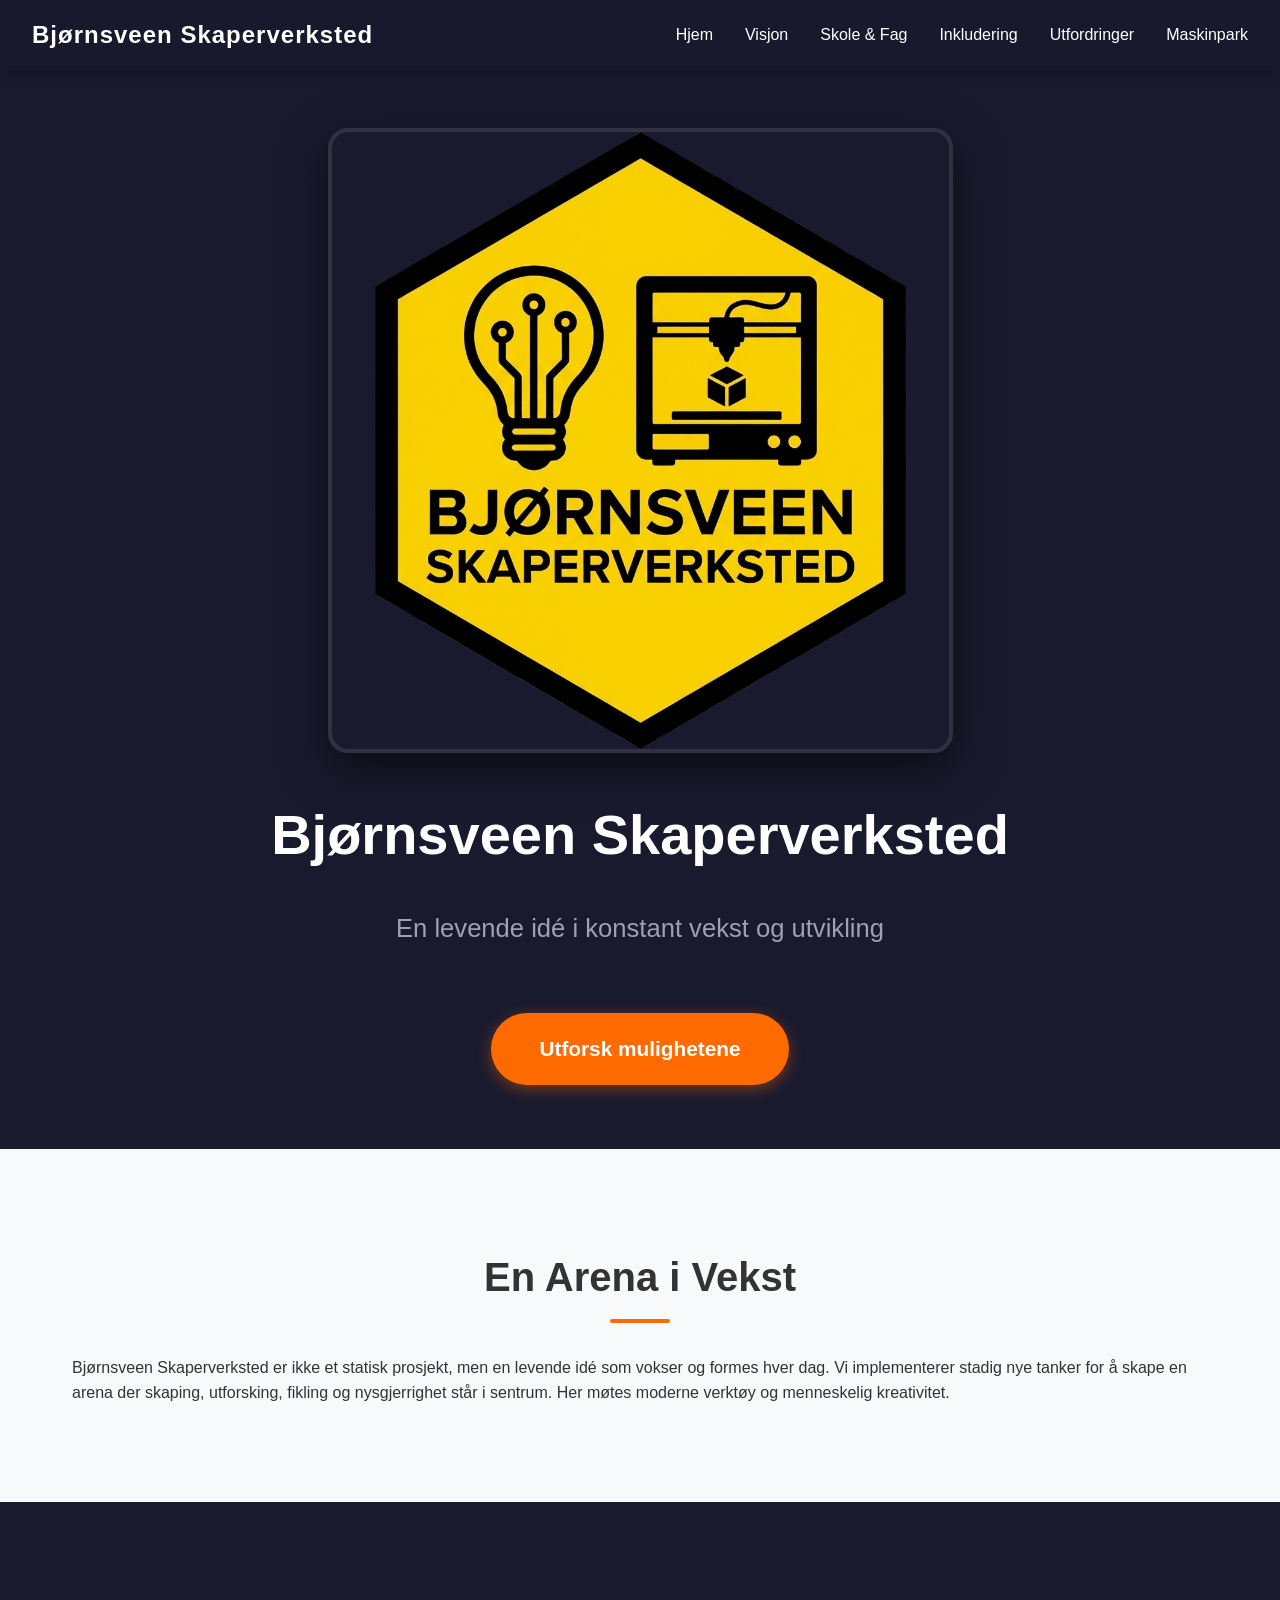
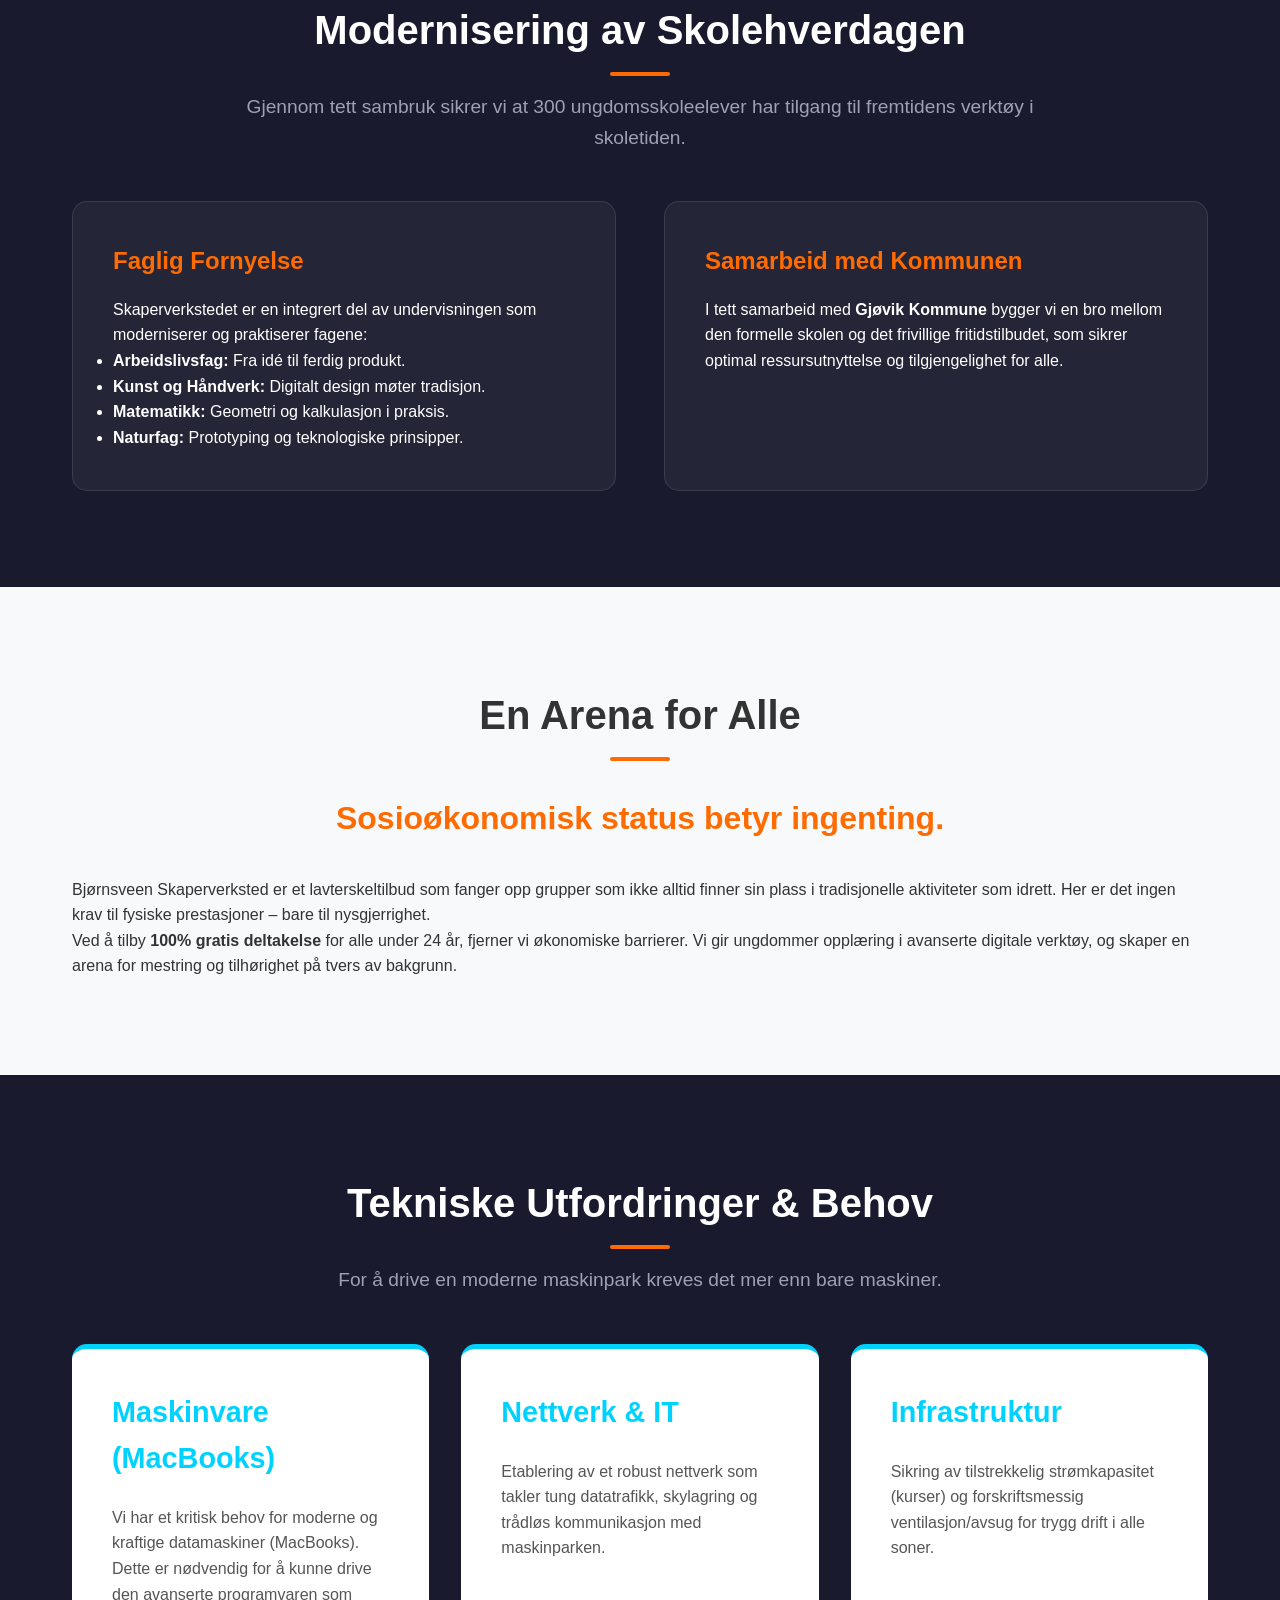
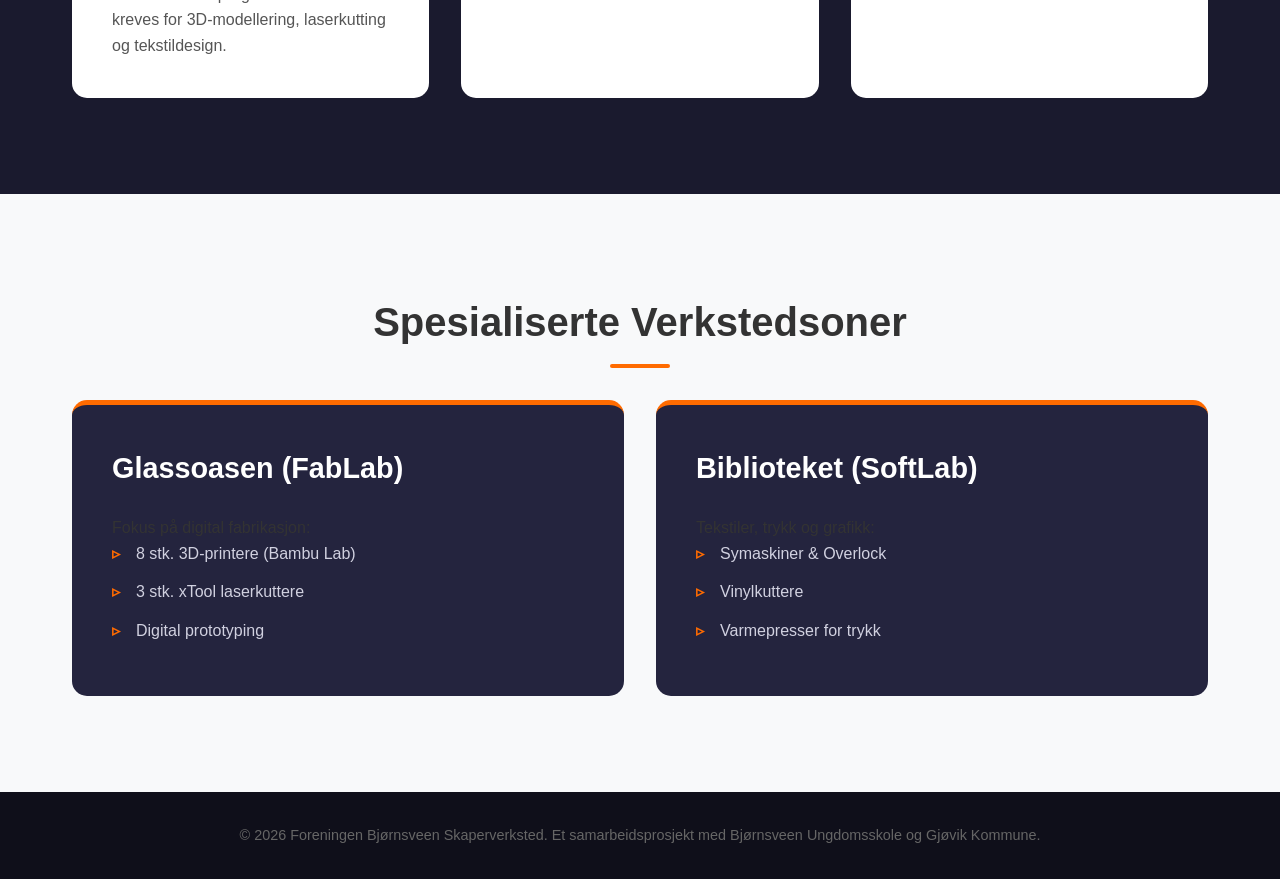
==== index.html @ d2e294c1 "Update index.html" ====
<!DOCTYPE html>
<html lang="no">
<head>
    <meta charset="UTF-8">
    <meta name="viewport" content="width=device-width, initial-scale=1.0">
    <title>Bjørnsveen Skaperverksted - En Levende Arena</title>
    <link rel="stylesheet" href="style.css">
</head>
<body>

    <nav id="main-nav">
        <div class="logo-container">
            <span class="nav-title">Bjørnsveen Skaperverksted</span>
        </div>
        <ul class="nav-links">
            <li><a href="#hero">Hjem</a></li>
            <li><a href="#about">Visjon</a></li>
            <li><a href="#school">Skole & Fag</a></li>
            <li><a href="#inclusion">Inkludering</a></li>
            <li><a href="#challenges">Utfordringer</a></li>
            <li><a href="#equipment">Maskinpark</a></li>
        </ul>
    </nav>

    <header id="hero" class="section-hero">
        <div class="hero-content">
            <img src="images/BS.png" alt="Bjørnsveen Skaperverksted Logo" class="hero-logo">
            <h1>Bjørnsveen Skaperverksted</h1>
            <p class="hero-subtitle">En levende idé i konstant vekst og utvikling</p>
            <a href="#about" class="cta-button">Utforsk mulighetene</a>
        </div>
    </header>

    <section id="about" class="section-light">
        <div class="container">
            <h2>En Arena i Vekst</h2>
            <p>Bjørnsveen Skaperverksted er ikke et statisk prosjekt, men en levende idé som vokser og formes hver dag. Vi implementerer stadig nye tanker for å skape en arena der skaping, utforsking, fikling og nysgjerrighet står i sentrum. Her møtes moderne verktøy og menneskelig kreativitet.</p>
        </div>
    </section>

    <section id="school" class="section-dark">
        <div class="container">
            <h2>Modernisering av Skolehverdagen</h2>
            <p class="section-intro">Gjennom tett sambruk sikrer vi at 300 ungdomsskoleelever har tilgang til fremtidens verktøy i skoletiden.</p>
            <div class="split-content">
                <div class="content-box">
                    <h3>Faglig Fornyelse</h3>
                    <p>Skaperverkstedet er en integrert del av undervisningen som moderniserer og praktiserer fagene:</p>
                    <ul class="custom-list">
                        <li><strong>Arbeidslivsfag:</strong> Fra idé til ferdig produkt.</li>
                        <li><strong>Kunst og Håndverk:</strong> Digitalt design møter tradisjon.</li>
                        <li><strong>Matematikk:</strong> Geometri og kalkulasjon i praksis.</li>
                        <li><strong>Naturfag:</strong> Prototyping og teknologiske prinsipper.</li>
                    </ul>
                </div>
                <div class="content-box">
                    <h3>Samarbeid med Kommunen</h3>
                    <p>I tett samarbeid med <strong>Gjøvik Kommune</strong> bygger vi en bro mellom den formelle skolen og det frivillige fritidstilbudet, som sikrer optimal ressursutnyttelse og tilgjengelighet for alle.</p>
                </div>
            </div>
        </div>
    </section>

    <section id="inclusion" class="section-light">
        <div class="container">
            <h2>En Arena for Alle</h2>
            <p class="highlight-text">Sosioøkonomisk status betyr ingenting.</p>
            <div class="inclusion-grid">
                <p>Bjørnsveen Skaperverksted er et lavterskeltilbud som fanger opp grupper som ikke alltid finner sin plass i tradisjonelle aktiviteter som idrett. Her er det ingen krav til fysiske prestasjoner – bare til nysgjerrighet.</p>
                <p>Ved å tilby <strong>100% gratis deltakelse</strong> for alle under 24 år, fjerner vi økonomiske barrierer. Vi gir ungdommer opplæring i avanserte digitale verktøy, og skaper en arena for mestring og tilhørighet på tvers av bakgrunn.</p>
            </div>
        </div>
    </section>

    <section id="challenges" class="section-dark">
        <div class="container">
            <h2>Tekniske Utfordringer & Behov</h2>
            <p class="section-intro">For å drive en moderne maskinpark kreves det mer enn bare maskiner.</p>
            <div class="equipment-grid">
                <div class="equip-card challenge-card">
                    <h3>Maskinvare (MacBooks)</h3>
                    <p>Vi har et kritisk behov for moderne og kraftige datamaskiner (MacBooks). Dette er nødvendig for å kunne drive den avanserte programvaren som kreves for 3D-modellering, laserkutting og tekstildesign.</p>
                </div>
                <div class="equip-card challenge-card">
                    <h3>Nettverk & IT</h3>
                    <p>Etablering av et robust nettverk som takler tung datatrafikk, skylagring og trådløs kommunikasjon med maskinparken.</p>
                </div>
                <div class="equip-card challenge-card">
                    <h3>Infrastruktur</h3>
                    <p>Sikring av tilstrekkelig strømkapasitet (kurser) og forskriftsmessig ventilasjon/avsug for trygg drift i alle soner.</p>
                </div>
            </div>
        </div>
    </section>

    <section id="equipment" class="section-light">
        <div class="container">
            <h2>Spesialiserte Verkstedsoner</h2>
            <div class="equipment-grid">
                <div class="equip-card">
                    <h3>Glassoasen (FabLab)</h3>
                    <p>Fokus på digital fabrikasjon:</p>
                    <ul>
                        <li>8 stk. 3D-printere (Bambu Lab)</li>
                        <li>3 stk. xTool laserkuttere</li>
                        <li>Digital prototyping</li>
                    </ul>
                </div>
                <div class="equip-card">
                    <h3>Biblioteket (SoftLab)</h3>
                    <p>Tekstiler, trykk og grafikk:</p>
                    <ul>
                        <li>Symaskiner & Overlock</li>
                        <li>Vinylkuttere</li>
                        <li>Varmepresser for trykk</li>
                    </ul>
                </div>
            </div>
        </div>
    </section>

    <footer>
        <div class="container">
            <p>&copy; 2026 Foreningen Bjørnsveen Skaperverksted. Et samarbeidsprosjekt med Bjørnsveen Ungdomsskole og Gjøvik Kommune.</p>
        </div>
    </footer>

    <script src="script.js"></script>
</body>
</html>
---- style.css ----
/* Version: #5 */

/* === SEKSJON: Globale variabler og Reset === */
:root {
    --primary-color: #ff6b00; /* Energisk skaper-oransje */
    --primary-hover: #e65c00;
    --bg-dark: #1a1a2e; /* Dyp, moderne mørkeblå/skifer */
    --bg-light: #f8f9fa;
    --text-dark: #333333;
    --text-light: #ffffff;
    --container-width: 1200px;
    --accent-blue: #00d2ff; /* Aksentfarge for tekniske utfordringer */
}

* {
    margin: 0;
    padding: 0;
    box-sizing: border-box;
}

html {
    scroll-behavior: smooth;
    font-family: 'Segoe UI', Roboto, Helvetica, Arial, sans-serif;
}

body {
    line-height: 1.6;
    color: var(--text-dark);
    background-color: var(--bg-light);
}

.container {
    max-width: var(--container-width);
    margin: 0 auto;
    padding: 0 2rem;
}

/* === SEKSJON: Navigasjon === */
#main-nav {
    position: fixed;
    top: 0;
    width: 100%;
    background-color: rgba(26, 26, 46, 0.95);
    backdrop-filter: blur(10px);
    display: flex;
    justify-content: space-between;
    align-items: center;
    padding: 1rem 2rem;
    z-index: 1000;
    box-shadow: 0 2px 10px rgba(0, 0, 0, 0.3);
}

.logo-container .nav-title {
    color: var(--text-light);
    font-size: 1.5rem;
    font-weight: 700;
    letter-spacing: 1px;
}

.nav-links {
    list-style: none;
    display: flex;
    gap: 2rem;
}

.nav-links a {
    color: var(--text-light);
    text-decoration: none;
    font-weight: 500;
    transition: color 0.3s ease;
}

.nav-links a:hover {
    color: var(--primary-color);
}

/* === SEKSJON: Hovedseksjon (Hero) === */
.section-hero {
    background-color: var(--bg-dark);
    color: var(--text-light);
    min-height: 100vh;
    display: flex;
    align-items: center;
    justify-content: center;
    text-align: center;
    padding: 8rem 2rem 4rem 2rem;
}

.hero-content {
    max-width: 1000px;
    display: flex;
    flex-direction: column;
    align-items: center;
    gap: 2rem;
}

.hero-logo {
    /* Oppdatert størrelse: 250% av opprinnelig 250px = 625px */
    width: 100%;
    max-width: 625px;
    height: auto;
    border-radius: 20px;
    box-shadow: 0 15px 45px rgba(0, 0, 0, 0.6);
    margin-bottom: 1rem;
    border: 4px solid rgba(255, 255, 255, 0.1);
    transition: transform 0.5s ease;
}

.hero-logo:hover {
    transform: scale(1.02);
}

.section-hero h1 {
    font-size: 3.5rem;
    line-height: 1.2;
    margin-bottom: 0.5rem;
}

.hero-subtitle {
    font-size: 1.6rem;
    color: #a0a0b5;
    margin-bottom: 2rem;
}

.cta-button {
    display: inline-block;
    background-color: var(--primary-color);
    color: var(--text-light);
    padding: 1.2rem 3rem;
    font-size: 1.3rem;
    font-weight: bold;
    text-decoration: none;
    border-radius: 50px;
    transition: background-color 0.3s ease, transform 0.2s ease;
    box-shadow: 0 4px 15px rgba(255, 107, 0, 0.4);
}

.cta-button:hover {
    background-color: var(--primary-hover);
    transform: translateY(-3px);
}

/* === SEKSJON: Standard Seksjoner === */
section {
    padding: 6rem 0;
}

section h2 {
    font-size: 2.5rem;
    margin-bottom: 2rem;
    text-align: center;
    position: relative;
}

section h2::after {
    content: '';
    display: block;
    width: 60px;
    height: 4px;
    background-color: var(--primary-color);
    margin: 10px auto 0 auto;
    border-radius: 2px;
}

.section-intro {
    text-align: center;
    max-width: 800px;
    margin: -1rem auto 3rem auto;
    font-size: 1.2rem;
    color: #666;
}

.section-dark .section-intro {
    color: #a0a0b5;
}

.section-light {
    background-color: var(--bg-light);
    color: var(--text-dark);
}

.section-dark {
    background-color: var(--bg-dark);
    color: var(--text-light);
}

/* === SEKSJON: Layout Spesifikke Elementer === */
.split-content {
    display: grid;
    grid-template-columns: 1fr 1fr;
    gap: 3rem;
    margin-top: 3rem;
}

.content-box {
    background-color: rgba(255, 255, 255, 0.05);
    padding: 2.5rem;
    border-radius: 15px;
    border: 1px solid rgba(255, 255, 255, 0.1);
}

.section-light .content-box {
    background-color: white;
    box-shadow: 0 5px 15px rgba(0,0,0,0.05);
    border: 1px solid #eee;
}

.content-box h3 {
    font-size: 1.5rem;
    margin-bottom: 1rem;
    color: var(--primary-color);
}

.highlight-text {
    font-size: 2rem;
    font-weight: bold;
    color: var(--primary-color);
    text-align: center;
    margin-bottom: 2rem;
}

.status-note {
    text-align: center;
    font-size: 1.1rem;
    color: #a0a0b5;
    max-width: 800px;
    margin: 0 auto 3rem auto;
    padding: 1.5rem;
    background-color: rgba(0, 0, 0, 0.2);
    border-left: 4px solid var(--primary-color);
    border-radius: 0 10px 10px 0;
}

/* === SEKSJON: Grid og Kort === */
.equipment-grid {
    display: grid;
    grid-template-columns: repeat(auto-fit, minmax(300px, 1fr));
    gap: 2rem;
}

.equip-card {
    background-color: #24243e;
    padding: 2.5rem;
    border-radius: 15px;
    transition: transform 0.3s ease, box-shadow 0.3s ease;
    border-top: 5px solid var(--primary-color);
}

.equip-card:hover {
    transform: translateY(-10px);
    box-shadow: 0 15px 30px rgba(0, 0, 0, 0.4);
}

/* Spesifikk styling for utfordrings-kort */
.challenge-card {
    background-color: #ffffff;
    border-top: 5px solid var(--accent-blue);
    color: var(--text-dark);
}

.challenge-card h3 {
    color: var(--accent-blue) !important;
}

.challenge-card p {
    color: #555;
}

.equip-card h3 {
    font-size: 1.8rem;
    margin-bottom: 1.5rem;
    color: var(--text-light);
}

.equip-card ul {
    list-style: none;
}

.equip-card li {
    margin-bottom: 0.8rem;
    padding-left: 1.5rem;
    position: relative;
    color: #d1d1e0;
}

.equip-card li::before {
    content: '▹';
    color: var(--primary-color);
    position: absolute;
    left: 0;
    font-weight: bold;
}

/* === SEKSJON: Footer === */
footer {
    background-color: #0f0f1a;
    color: #666;
    text-align: center;
    padding: 2rem 0;
    font-size: 0.9rem;
}

/* === SEKSJON: Responsivt Design (Mobil) === */
@media (max-width: 768px) {
    .nav-links {
        display: none;
    }
    
    .section-hero h1 {
        font-size: 2.5rem;
    }
    
    .hero-logo {
        max-width: 90%; /* Gjør logoen mer fleksibel på små skjermer */
    }
    
    .split-content {
        grid-template-columns: 1fr;
    }
}

/* Version: #5 */
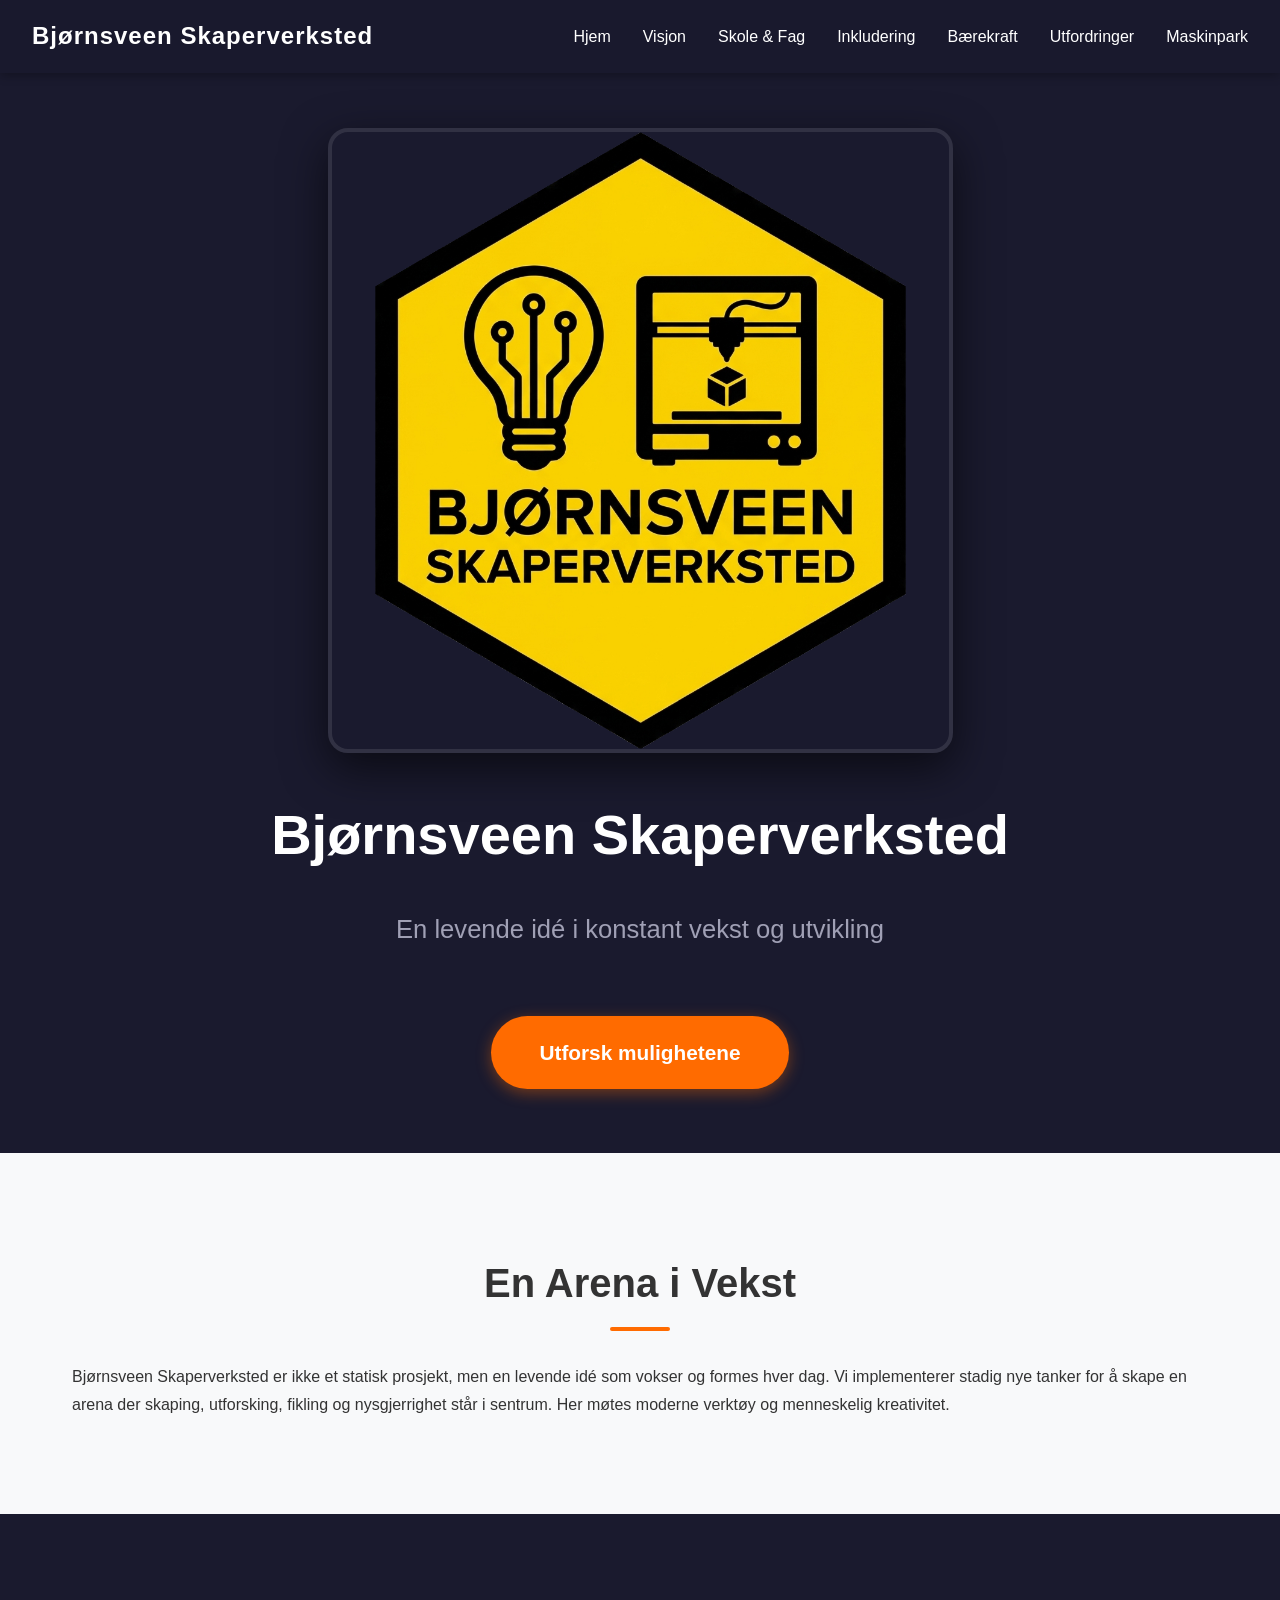
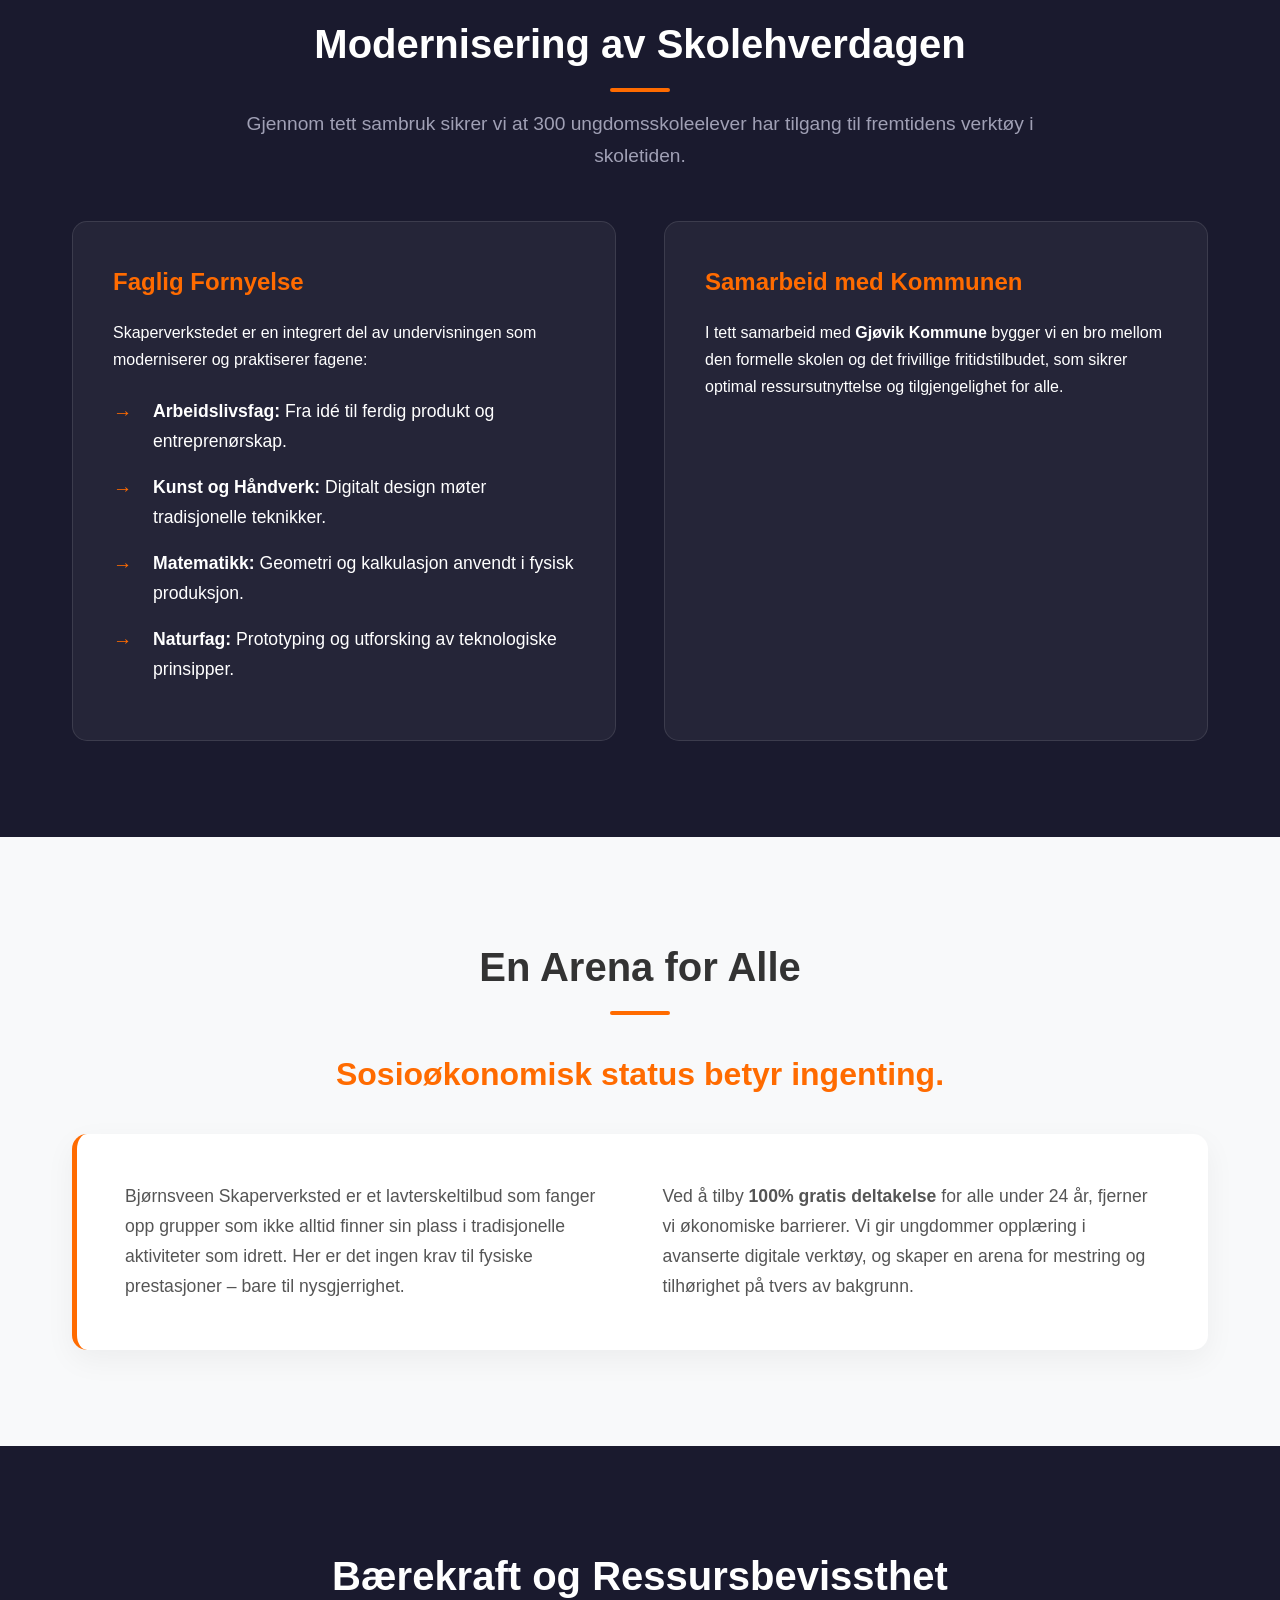
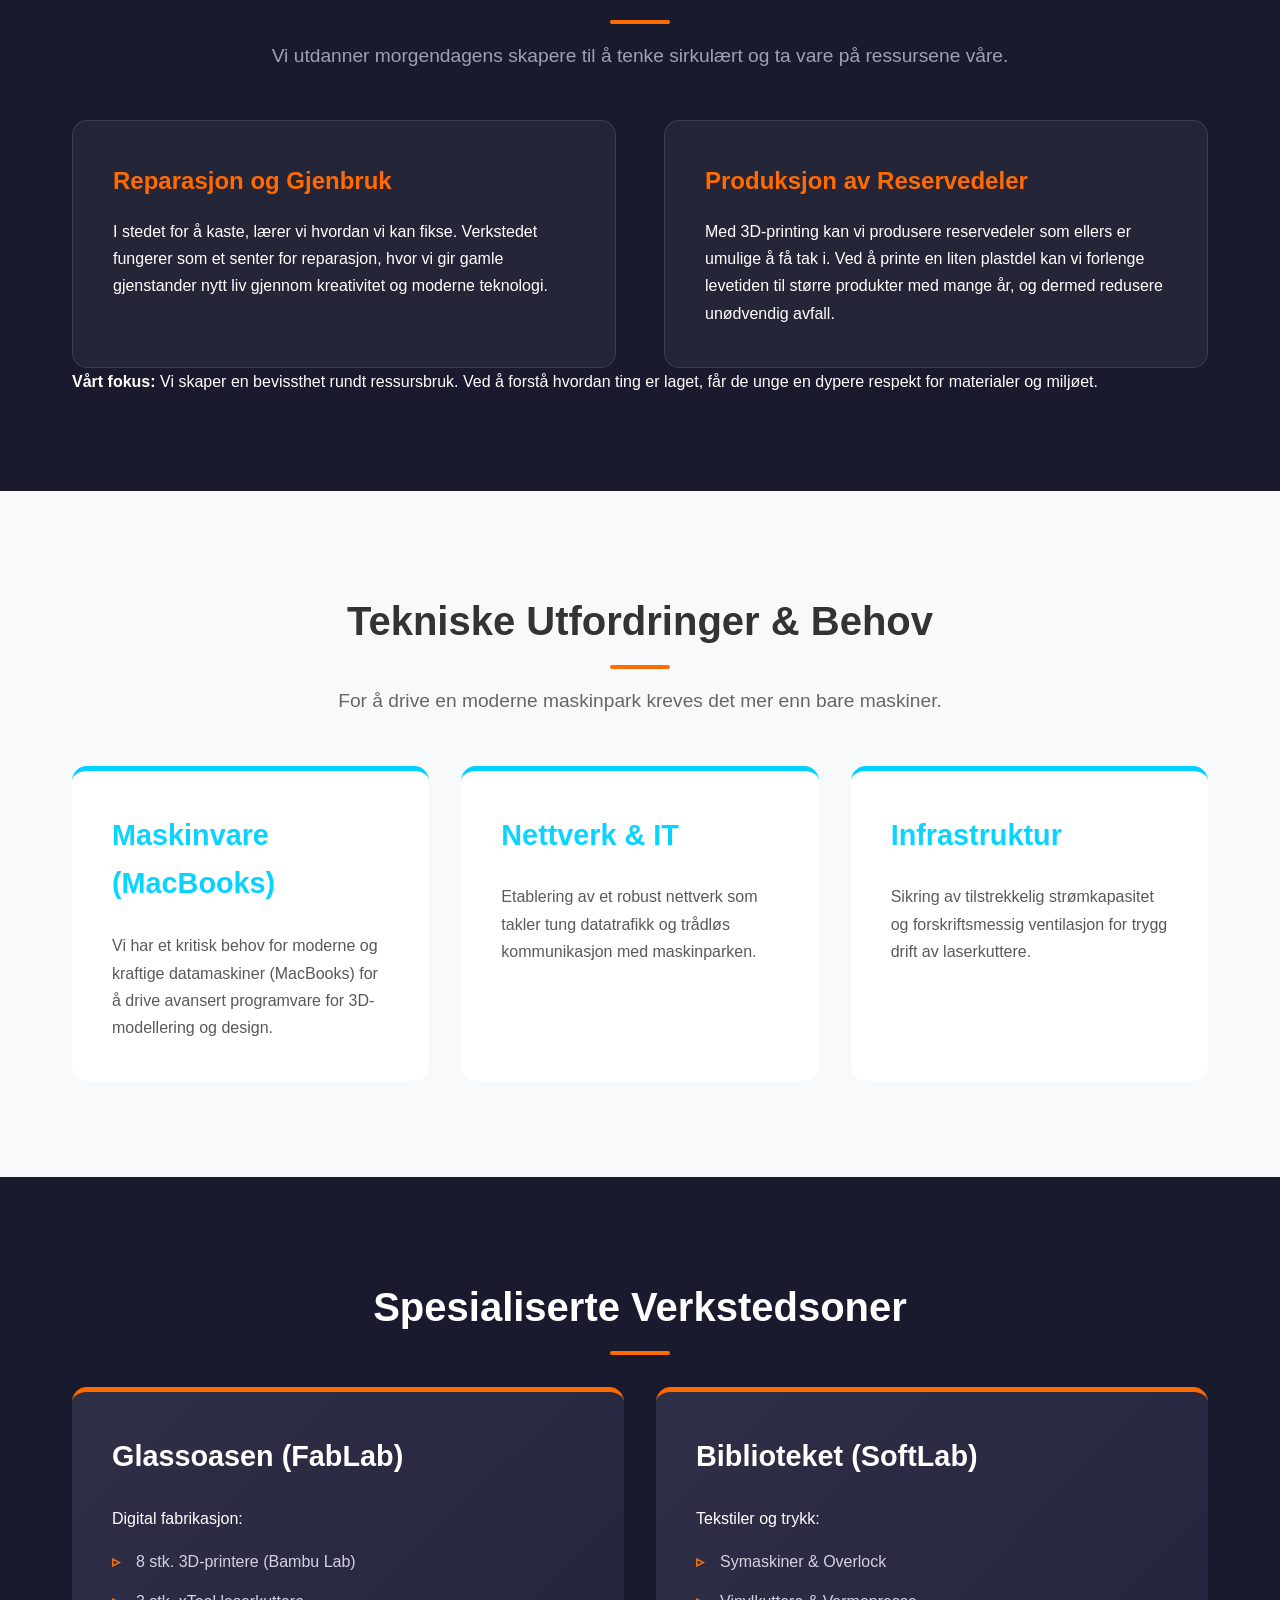
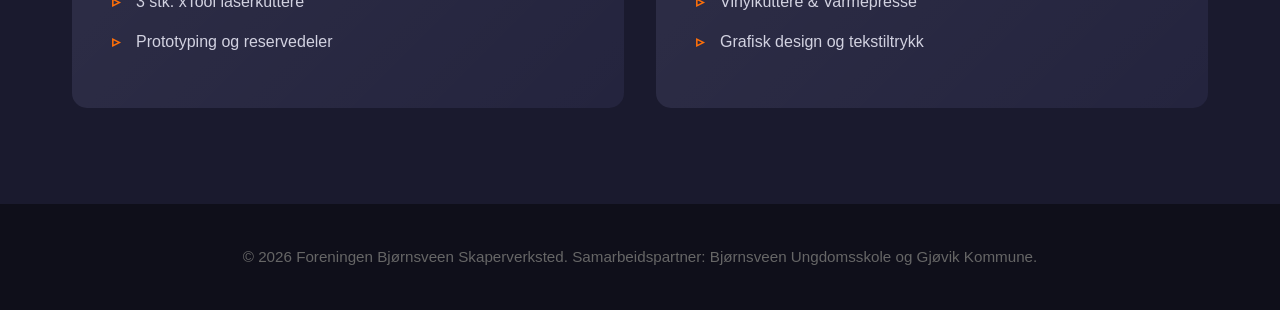
==== commit 750bc8f5: "Update index.html" ====
--- a/index.html
+++ b/index.html
@@ -3,7 +3,7 @@
 <head>
     <meta charset="UTF-8">
     <meta name="viewport" content="width=device-width, initial-scale=1.0">
-    <title>Bjørnsveen Skaperverksted - En Levende Arena</title>
+    <title>Bjørnsveen Skaperverksted - En Bærekraftig Arena</title>
     <link rel="stylesheet" href="style.css">
 </head>
 <body>
@@ -17,6 +17,7 @@
             <li><a href="#about">Visjon</a></li>
             <li><a href="#school">Skole & Fag</a></li>
             <li><a href="#inclusion">Inkludering</a></li>
+            <li><a href="#sustainability">Bærekraft</a></li>
             <li><a href="#challenges">Utfordringer</a></li>
             <li><a href="#equipment">Maskinpark</a></li>
         </ul>
@@ -47,10 +48,10 @@
                     <h3>Faglig Fornyelse</h3>
                     <p>Skaperverkstedet er en integrert del av undervisningen som moderniserer og praktiserer fagene:</p>
                     <ul class="custom-list">
-                        <li><strong>Arbeidslivsfag:</strong> Fra idé til ferdig produkt.</li>
-                        <li><strong>Kunst og Håndverk:</strong> Digitalt design møter tradisjon.</li>
-                        <li><strong>Matematikk:</strong> Geometri og kalkulasjon i praksis.</li>
-                        <li><strong>Naturfag:</strong> Prototyping og teknologiske prinsipper.</li>
+                        <li><strong>Arbeidslivsfag:</strong> Fra idé til ferdig produkt og entreprenørskap.</li>
+                        <li><strong>Kunst og Håndverk:</strong> Digitalt design møter tradisjonelle teknikker.</li>
+                        <li><strong>Matematikk:</strong> Geometri og kalkulasjon anvendt i fysisk produksjon.</li>
+                        <li><strong>Naturfag:</strong> Prototyping og utforsking av teknologiske prinsipper.</li>
                     </ul>
                 </div>
                 <div class="content-box">
@@ -72,47 +73,67 @@
         </div>
     </section>
 
-    <section id="challenges" class="section-dark">
+    <section id="sustainability" class="section-dark">
+        <div class="container">
+            <h2>Bærekraft og Ressursbevissthet</h2>
+            <p class="section-intro">Vi utdanner morgendagens skapere til å tenke sirkulært og ta vare på ressursene våre.</p>
+            <div class="split-content">
+                <div class="content-box">
+                    <h3>Reparasjon og Gjenbruk</h3>
+                    <p>I stedet for å kaste, lærer vi hvordan vi kan fikse. Verkstedet fungerer som et senter for reparasjon, hvor vi gir gamle gjenstander nytt liv gjennom kreativitet og moderne teknologi.</p>
+                </div>
+                <div class="content-box">
+                    <h3>Produksjon av Reservedeler</h3>
+                    <p>Med 3D-printing kan vi produsere reservedeler som ellers er umulige å få tak i. Ved å printe en liten plastdel kan vi forlenge levetiden til større produkter med mange år, og dermed redusere unødvendig avfall.</p>
+                </div>
+            </div>
+            <div class="sustainability-focus">
+                <p><strong>Vårt fokus:</strong> Vi skaper en bevissthet rundt ressursbruk. Ved å forstå hvordan ting er laget, får de unge en dypere respekt for materialer og miljøet.</p>
+            </div>
+        </div>
+    </section>
+
+    <section id="challenges" class="section-light">
         <div class="container">
             <h2>Tekniske Utfordringer & Behov</h2>
             <p class="section-intro">For å drive en moderne maskinpark kreves det mer enn bare maskiner.</p>
             <div class="equipment-grid">
                 <div class="equip-card challenge-card">
                     <h3>Maskinvare (MacBooks)</h3>
-                    <p>Vi har et kritisk behov for moderne og kraftige datamaskiner (MacBooks). Dette er nødvendig for å kunne drive den avanserte programvaren som kreves for 3D-modellering, laserkutting og tekstildesign.</p>
+                    <p>Vi har et kritisk behov for moderne og kraftige datamaskiner (MacBooks) for å drive avansert programvare for 3D-modellering og design.</p>
                 </div>
                 <div class="equip-card challenge-card">
                     <h3>Nettverk & IT</h3>
-                    <p>Etablering av et robust nettverk som takler tung datatrafikk, skylagring og trådløs kommunikasjon med maskinparken.</p>
+                    <p>Etablering av et robust nettverk som takler tung datatrafikk og trådløs kommunikasjon med maskinparken.</p>
                 </div>
                 <div class="equip-card challenge-card">
                     <h3>Infrastruktur</h3>
-                    <p>Sikring av tilstrekkelig strømkapasitet (kurser) og forskriftsmessig ventilasjon/avsug for trygg drift i alle soner.</p>
+                    <p>Sikring av tilstrekkelig strømkapasitet og forskriftsmessig ventilasjon for trygg drift av laserkuttere.</p>
                 </div>
             </div>
         </div>
     </section>
 
-    <section id="equipment" class="section-light">
+    <section id="equipment" class="section-dark">
         <div class="container">
             <h2>Spesialiserte Verkstedsoner</h2>
             <div class="equipment-grid">
                 <div class="equip-card">
                     <h3>Glassoasen (FabLab)</h3>
-                    <p>Fokus på digital fabrikasjon:</p>
+                    <p>Digital fabrikasjon:</p>
                     <ul>
                         <li>8 stk. 3D-printere (Bambu Lab)</li>
                         <li>3 stk. xTool laserkuttere</li>
-                        <li>Digital prototyping</li>
+                        <li>Prototyping og reservedeler</li>
                     </ul>
                 </div>
                 <div class="equip-card">
                     <h3>Biblioteket (SoftLab)</h3>
-                    <p>Tekstiler, trykk og grafikk:</p>
+                    <p>Tekstiler og trykk:</p>
                     <ul>
                         <li>Symaskiner & Overlock</li>
-                        <li>Vinylkuttere</li>
-                        <li>Varmepresser for trykk</li>
+                        <li>Vinylkuttere & Varmepresse</li>
+                        <li>Grafisk design og tekstiltrykk</li>
                     </ul>
                 </div>
             </div>
@@ -121,7 +142,7 @@
 
     <footer>
         <div class="container">
-            <p>&copy; 2026 Foreningen Bjørnsveen Skaperverksted. Et samarbeidsprosjekt med Bjørnsveen Ungdomsskole og Gjøvik Kommune.</p>
+            <p>&copy; 2026 Foreningen Bjørnsveen Skaperverksted. Samarbeidspartner: Bjørnsveen Ungdomsskole og Gjøvik Kommune.</p>
         </div>
     </footer>
 
--- a/style.css
+++ b/style.css
@@ -1,4 +1,4 @@
-/* Version: #5 */
+/* Version: #6 */
 
 /* === SEKSJON: Globale variabler og Reset === */
 :root {
@@ -24,7 +24,7 @@
 }
 
 body {
-    line-height: 1.6;
+    line-height: 1.7; /* Økt litt for bedre lesbarhet på lengre tekster */
     color: var(--text-dark);
     background-color: var(--bg-light);
 }
@@ -95,7 +95,7 @@
 }
 
 .hero-logo {
-    /* Oppdatert størrelse: 250% av opprinnelig 250px = 625px */
+    /* Størrelse: 250% av opprinnelig 250px = 625px */
     width: 100%;
     max-width: 625px;
     height: auto;
@@ -219,16 +219,44 @@
     margin-bottom: 2rem;
 }
 
-.status-note {
-    text-align: center;
+/* Ny Inkluderings-grid for bedre tekstlayout */
+.inclusion-grid {
+    display: grid;
+    grid-template-columns: 1fr 1fr;
+    gap: 2.5rem;
+    background-color: white;
+    padding: 3rem;
+    border-radius: 15px;
+    box-shadow: 0 10px 30px rgba(0,0,0,0.05);
+    border-left: 5px solid var(--primary-color);
+    margin-top: 2rem;
+}
+
+.inclusion-grid p {
     font-size: 1.1rem;
-    color: #a0a0b5;
-    max-width: 800px;
-    margin: 0 auto 3rem auto;
-    padding: 1.5rem;
-    background-color: rgba(0, 0, 0, 0.2);
-    border-left: 4px solid var(--primary-color);
-    border-radius: 0 10px 10px 0;
+    color: #555;
+}
+
+/* Ny styling for tilpassede lister (Skolefag) */
+.custom-list {
+    list-style: none;
+    margin-top: 1.5rem;
+}
+
+.custom-list li {
+    margin-bottom: 1rem;
+    padding-left: 2.5rem;
+    position: relative;
+    font-size: 1.1rem;
+}
+
+.custom-list li::before {
+    content: '→';
+    color: var(--primary-color);
+    position: absolute;
+    left: 0;
+    font-weight: bold;
+    font-size: 1.2rem;
 }
 
 /* === SEKSJON: Grid og Kort === */
@@ -236,6 +264,7 @@
     display: grid;
     grid-template-columns: repeat(auto-fit, minmax(300px, 1fr));
     gap: 2rem;
+    margin-top: 2rem;
 }
 
 .equip-card {
@@ -244,6 +273,19 @@
     border-radius: 15px;
     transition: transform 0.3s ease, box-shadow 0.3s ease;
     border-top: 5px solid var(--primary-color);
+    position: relative;
+    overflow: hidden;
+}
+
+.equip-card::after {
+    content: '';
+    position: absolute;
+    top: 0;
+    left: 0;
+    width: 100%;
+    height: 100%;
+    background: linear-gradient(135deg, rgba(255,255,255,0.05) 0%, rgba(255,255,255,0) 100%);
+    pointer-events: none;
 }
 
 .equip-card:hover {
@@ -258,11 +300,18 @@
     color: var(--text-dark);
 }
 
+.section-dark .challenge-card {
+    background-color: rgba(255, 255, 255, 0.05); /* Tilpasset for mørk bakgrunn i seksjon #6 */
+    color: var(--text-light);
+    border: 1px solid rgba(255, 255, 255, 0.1);
+    border-top: 5px solid var(--accent-blue);
+}
+
 .challenge-card h3 {
     color: var(--accent-blue) !important;
 }
 
-.challenge-card p {
+.section-light .challenge-card p {
     color: #555;
 }
 
@@ -272,8 +321,13 @@
     color: var(--text-light);
 }
 
+.section-light .equip-card h3 {
+    color: var(--text-dark);
+}
+
 .equip-card ul {
     list-style: none;
+    margin-top: 1rem;
 }
 
 .equip-card li {
@@ -283,6 +337,10 @@
     color: #d1d1e0;
 }
 
+.section-light .equip-card li {
+    color: #555;
+}
+
 .equip-card li::before {
     content: '▹';
     color: var(--primary-color);
@@ -296,8 +354,8 @@
     background-color: #0f0f1a;
     color: #666;
     text-align: center;
-    padding: 2rem 0;
-    font-size: 0.9rem;
+    padding: 2.5rem 0;
+    font-size: 0.95rem;
 }
 
 /* === SEKSJON: Responsivt Design (Mobil) === */
@@ -311,12 +369,18 @@
     }
     
     .hero-logo {
-        max-width: 90%; /* Gjør logoen mer fleksibel på små skjermer */
+        max-width: 90%;
     }
     
-    .split-content {
+    .split-content,
+    .inclusion-grid {
         grid-template-columns: 1fr;
-    }
-}
-
-/* Version: #5 */
+        gap: 1.5rem;
+    }
+    
+    .inclusion-grid {
+        padding: 1.5rem;
+    }
+}
+
+/* Version: #6 */
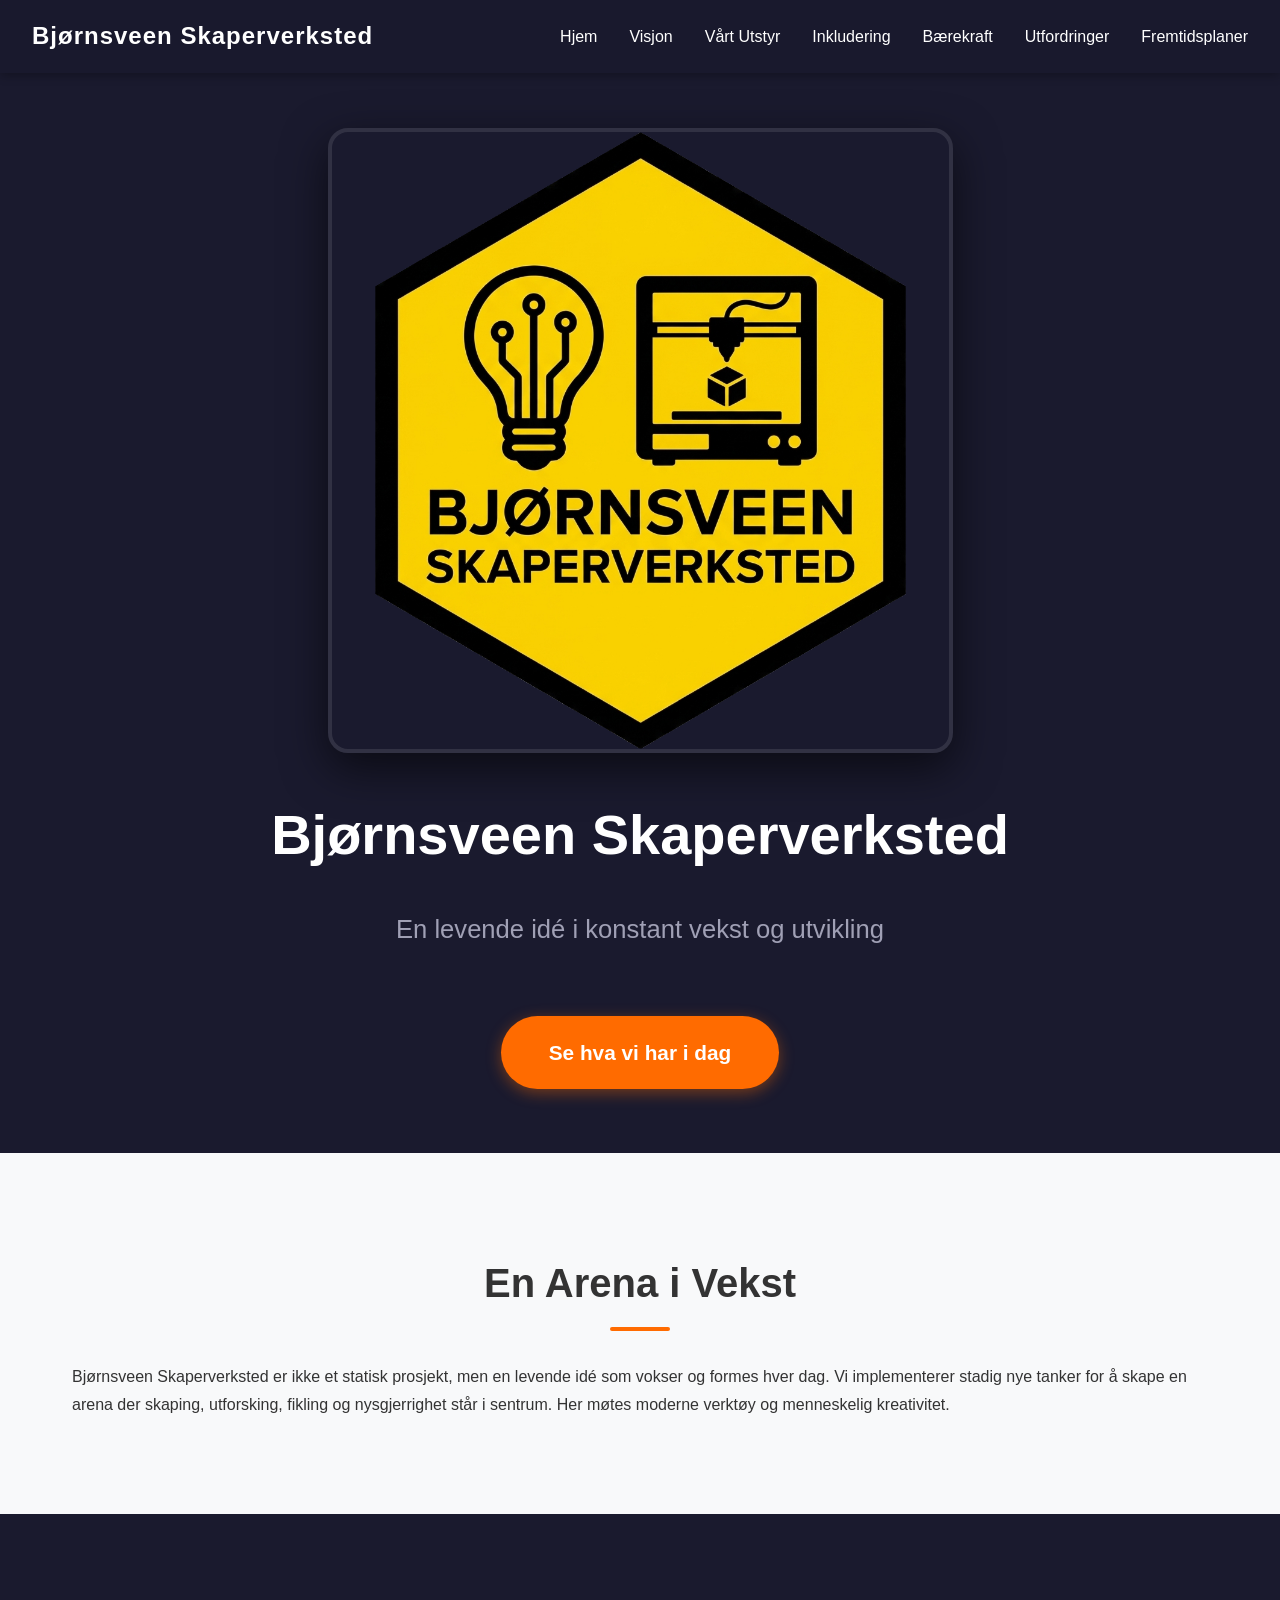
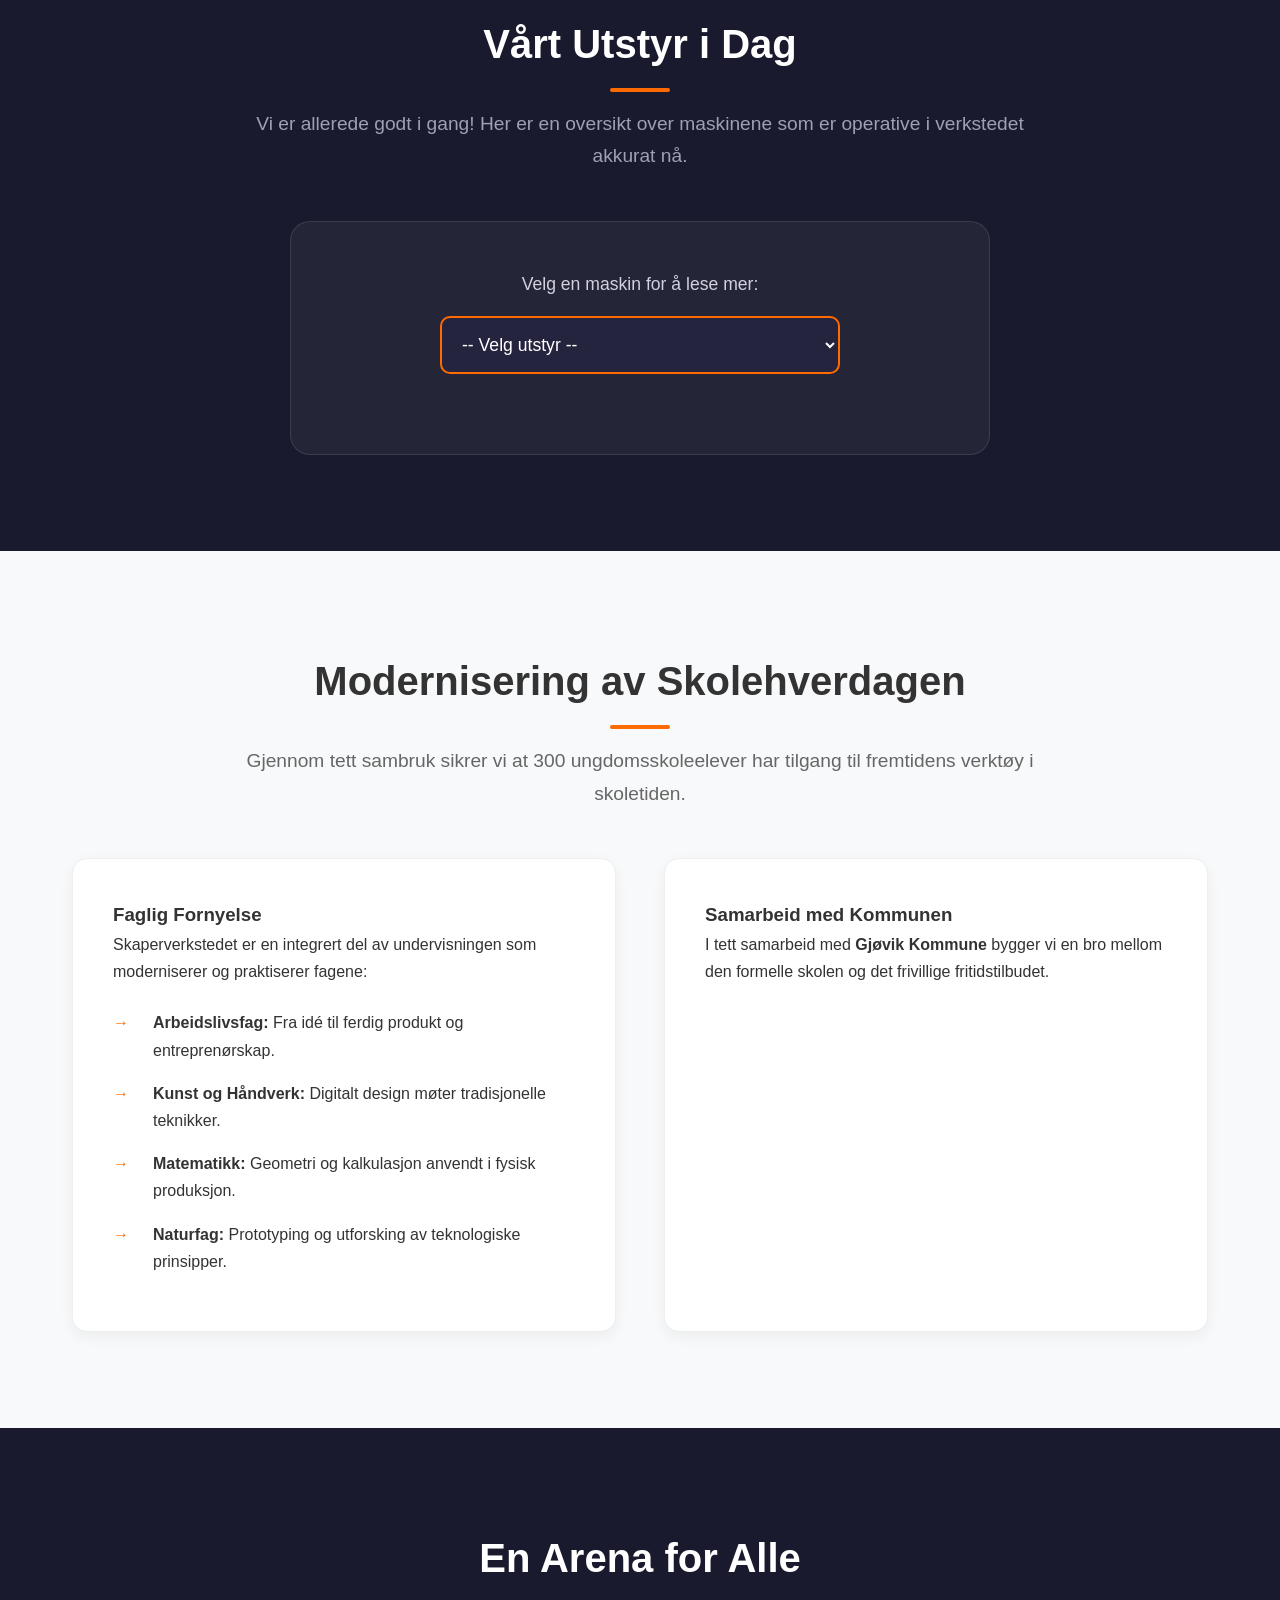
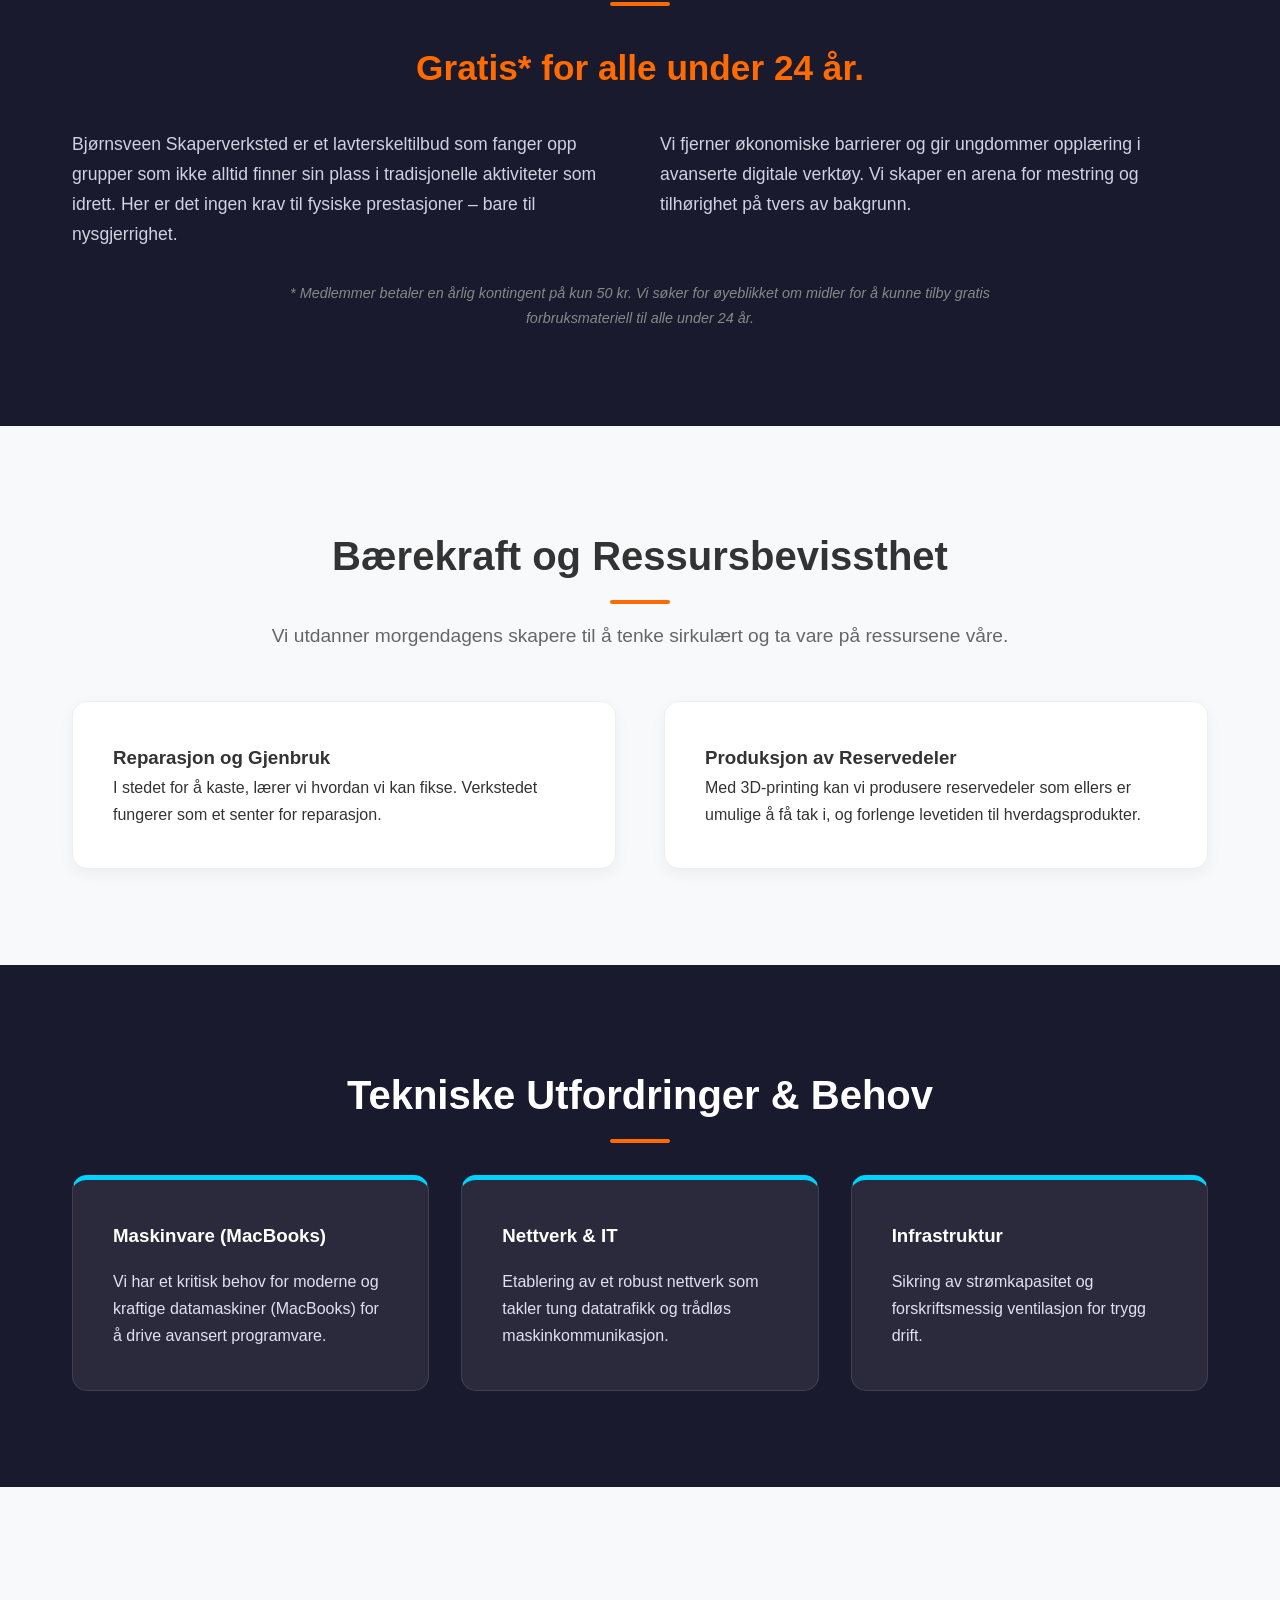
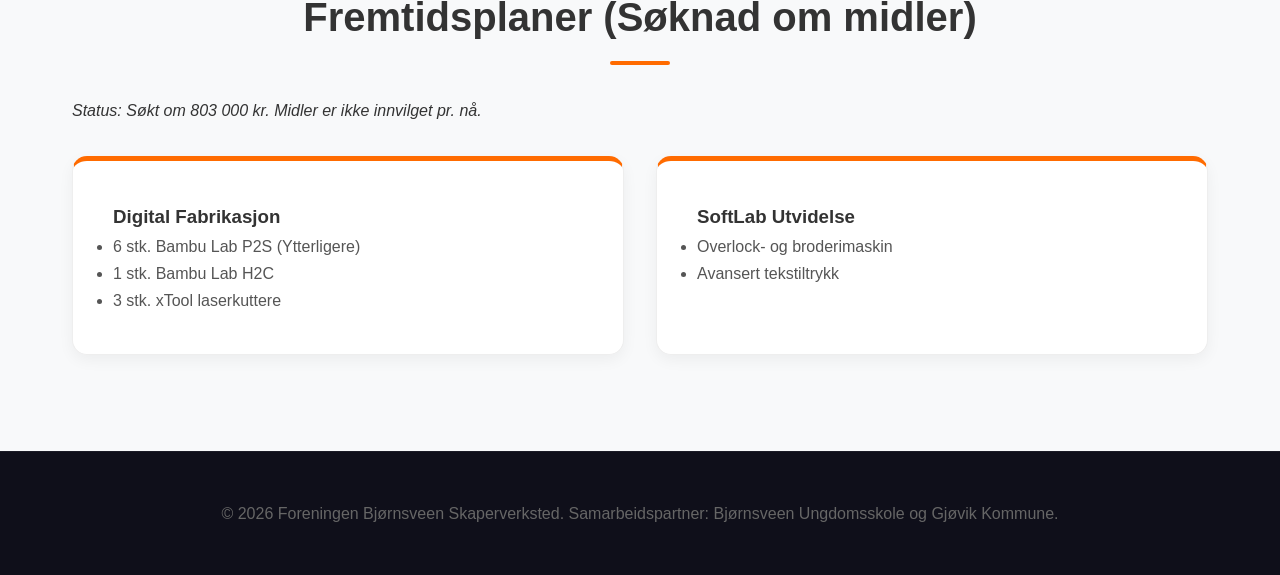
==== commit 617cbdef: "Update index.html" ====
--- a/index.html
+++ b/index.html
@@ -3,7 +3,7 @@
 <head>
     <meta charset="UTF-8">
     <meta name="viewport" content="width=device-width, initial-scale=1.0">
-    <title>Bjørnsveen Skaperverksted - En Bærekraftig Arena</title>
+    <title>Bjørnsveen Skaperverksted - Utstyr og Muligheter</title>
     <link rel="stylesheet" href="style.css">
 </head>
 <body>
@@ -15,11 +15,11 @@
         <ul class="nav-links">
             <li><a href="#hero">Hjem</a></li>
             <li><a href="#about">Visjon</a></li>
-            <li><a href="#school">Skole & Fag</a></li>
+            <li><a href="#current-equipment">Vårt Utstyr</a></li>
             <li><a href="#inclusion">Inkludering</a></li>
             <li><a href="#sustainability">Bærekraft</a></li>
             <li><a href="#challenges">Utfordringer</a></li>
-            <li><a href="#equipment">Maskinpark</a></li>
+            <li><a href="#equipment">Fremtidsplaner</a></li>
         </ul>
     </nav>
 
@@ -28,7 +28,7 @@
             <img src="images/BS.png" alt="Bjørnsveen Skaperverksted Logo" class="hero-logo">
             <h1>Bjørnsveen Skaperverksted</h1>
             <p class="hero-subtitle">En levende idé i konstant vekst og utvikling</p>
-            <a href="#about" class="cta-button">Utforsk mulighetene</a>
+            <a href="#current-equipment" class="cta-button">Se hva vi har i dag</a>
         </div>
     </header>
 
@@ -39,7 +39,32 @@
         </div>
     </section>
 
-    <section id="school" class="section-dark">
+    <section id="current-equipment" class="section-dark">
+        <div class="container">
+            <h2>Vårt Utstyr i Dag</h2>
+            <p class="section-intro">Vi er allerede godt i gang! Her er en oversikt over maskinene som er operative i verkstedet akkurat nå.</p>
+            
+            <div class="dropdown-container">
+                <label for="equipment-select">Velg en maskin for å lese mer:</label>
+                <select id="equipment-select" class="styled-select">
+                    <option value="" disabled selected>-- Velg utstyr --</option>
+                    <option value="bambu">2x Bambu Lab P2S Combo</option>
+                    <option value="prusa">3x Prusa Mini+ maskiner</option>
+                    <option value="cricut">3x Cricut Maker vinylkuttere</option>
+                    <option value="varmepresse">Varmepresse</option>
+                    <option value="janome">8x Janome Symaskiner</option>
+                </select>
+                
+                <div id="equipment-info-card" class="info-card hidden">
+                    <h3 id="selected-title">Maskinnavn</h3>
+                    <p id="selected-description">Beskrivelse av maskinen og dens bruksområde vil vises her.</p>
+                    <a href="#" id="product-link" target="_blank" class="secondary-button">Gå til produktside</a>
+                </div>
+            </div>
+        </div>
+    </section>
+
+    <section id="school" class="section-light">
         <div class="container">
             <h2>Modernisering av Skolehverdagen</h2>
             <p class="section-intro">Gjennom tett sambruk sikrer vi at 300 ungdomsskoleelever har tilgang til fremtidens verktøy i skoletiden.</p>
@@ -56,84 +81,83 @@
                 </div>
                 <div class="content-box">
                     <h3>Samarbeid med Kommunen</h3>
-                    <p>I tett samarbeid med <strong>Gjøvik Kommune</strong> bygger vi en bro mellom den formelle skolen og det frivillige fritidstilbudet, som sikrer optimal ressursutnyttelse og tilgjengelighet for alle.</p>
+                    <p>I tett samarbeid med <strong>Gjøvik Kommune</strong> bygger vi en bro mellom den formelle skolen og det frivillige fritidstilbudet.</p>
                 </div>
             </div>
         </div>
     </section>
 
-    <section id="inclusion" class="section-light">
+    <section id="inclusion" class="section-dark">
         <div class="container">
             <h2>En Arena for Alle</h2>
-            <p class="highlight-text">Sosioøkonomisk status betyr ingenting.</p>
-            <div class="inclusion-grid">
-                <p>Bjørnsveen Skaperverksted er et lavterskeltilbud som fanger opp grupper som ikke alltid finner sin plass i tradisjonelle aktiviteter som idrett. Her er det ingen krav til fysiske prestasjoner – bare til nysgjerrighet.</p>
-                <p>Ved å tilby <strong>100% gratis deltakelse</strong> for alle under 24 år, fjerner vi økonomiske barrierer. Vi gir ungdommer opplæring i avanserte digitale verktøy, og skaper en arena for mestring og tilhørighet på tvers av bakgrunn.</p>
+            <p class="highlight-text">Gratis* for alle under 24 år.</p>
+            <div class="inclusion-grid-dark">
+                <div class="text-block">
+                    <p>Bjørnsveen Skaperverksted er et lavterskeltilbud som fanger opp grupper som ikke alltid finner sin plass i tradisjonelle aktiviteter som idrett. Her er det ingen krav til fysiske prestasjoner – bare til nysgjerrighet.</p>
+                </div>
+                <div class="text-block">
+                    <p>Vi fjerner økonomiske barrierer og gir ungdommer opplæring i avanserte digitale verktøy. Vi skaper en arena for mestring og tilhørighet på tvers av bakgrunn.</p>
+                </div>
             </div>
+            <p class="footnote">* Medlemmer betaler en årlig kontingent på kun 50 kr. Vi søker for øyeblikket om midler for å kunne tilby gratis forbruksmateriell til alle under 24 år.</p>
         </div>
     </section>
 
-    <section id="sustainability" class="section-dark">
+    <section id="sustainability" class="section-light">
         <div class="container">
             <h2>Bærekraft og Ressursbevissthet</h2>
             <p class="section-intro">Vi utdanner morgendagens skapere til å tenke sirkulært og ta vare på ressursene våre.</p>
             <div class="split-content">
                 <div class="content-box">
                     <h3>Reparasjon og Gjenbruk</h3>
-                    <p>I stedet for å kaste, lærer vi hvordan vi kan fikse. Verkstedet fungerer som et senter for reparasjon, hvor vi gir gamle gjenstander nytt liv gjennom kreativitet og moderne teknologi.</p>
+                    <p>I stedet for å kaste, lærer vi hvordan vi kan fikse. Verkstedet fungerer som et senter for reparasjon.</p>
                 </div>
                 <div class="content-box">
                     <h3>Produksjon av Reservedeler</h3>
-                    <p>Med 3D-printing kan vi produsere reservedeler som ellers er umulige å få tak i. Ved å printe en liten plastdel kan vi forlenge levetiden til større produkter med mange år, og dermed redusere unødvendig avfall.</p>
-                </div>
-            </div>
-            <div class="sustainability-focus">
-                <p><strong>Vårt fokus:</strong> Vi skaper en bevissthet rundt ressursbruk. Ved å forstå hvordan ting er laget, får de unge en dypere respekt for materialer og miljøet.</p>
-            </div>
-        </div>
-    </section>
-
-    <section id="challenges" class="section-light">
-        <div class="container">
-            <h2>Tekniske Utfordringer & Behov</h2>
-            <p class="section-intro">For å drive en moderne maskinpark kreves det mer enn bare maskiner.</p>
-            <div class="equipment-grid">
-                <div class="equip-card challenge-card">
-                    <h3>Maskinvare (MacBooks)</h3>
-                    <p>Vi har et kritisk behov for moderne og kraftige datamaskiner (MacBooks) for å drive avansert programvare for 3D-modellering og design.</p>
-                </div>
-                <div class="equip-card challenge-card">
-                    <h3>Nettverk & IT</h3>
-                    <p>Etablering av et robust nettverk som takler tung datatrafikk og trådløs kommunikasjon med maskinparken.</p>
-                </div>
-                <div class="equip-card challenge-card">
-                    <h3>Infrastruktur</h3>
-                    <p>Sikring av tilstrekkelig strømkapasitet og forskriftsmessig ventilasjon for trygg drift av laserkuttere.</p>
+                    <p>Med 3D-printing kan vi produsere reservedeler som ellers er umulige å få tak i, og forlenge levetiden til hverdagsprodukter.</p>
                 </div>
             </div>
         </div>
     </section>
 
-    <section id="equipment" class="section-dark">
+    <section id="challenges" class="section-dark">
         <div class="container">
-            <h2>Spesialiserte Verkstedsoner</h2>
+            <h2>Tekniske Utfordringer & Behov</h2>
+            <div class="equipment-grid">
+                <div class="equip-card challenge-card">
+                    <h3>Maskinvare (MacBooks)</h3>
+                    <p>Vi har et kritisk behov for moderne og kraftige datamaskiner (MacBooks) for å drive avansert programvare.</p>
+                </div>
+                <div class="equip-card challenge-card">
+                    <h3>Nettverk & IT</h3>
+                    <p>Etablering av et robust nettverk som takler tung datatrafikk og trådløs maskinkommunikasjon.</p>
+                </div>
+                <div class="equip-card challenge-card">
+                    <h3>Infrastruktur</h3>
+                    <p>Sikring av strømkapasitet og forskriftsmessig ventilasjon for trygg drift.</p>
+                </div>
+            </div>
+        </div>
+    </section>
+
+    <section id="equipment" class="section-light">
+        <div class="container">
+            <h2>Fremtidsplaner (Søknad om midler)</h2>
+            <p class="status-note"><em>Status: Søkt om 803 000 kr. Midler er ikke innvilget pr. nå.</em></p>
             <div class="equipment-grid">
                 <div class="equip-card">
-                    <h3>Glassoasen (FabLab)</h3>
-                    <p>Digital fabrikasjon:</p>
+                    <h3>Digital Fabrikasjon</h3>
                     <ul>
-                        <li>8 stk. 3D-printere (Bambu Lab)</li>
+                        <li>6 stk. Bambu Lab P2S (Ytterligere)</li>
+                        <li>1 stk. Bambu Lab H2C</li>
                         <li>3 stk. xTool laserkuttere</li>
-                        <li>Prototyping og reservedeler</li>
                     </ul>
                 </div>
                 <div class="equip-card">
-                    <h3>Biblioteket (SoftLab)</h3>
-                    <p>Tekstiler og trykk:</p>
+                    <h3>SoftLab Utvidelse</h3>
                     <ul>
-                        <li>Symaskiner & Overlock</li>
-                        <li>Vinylkuttere & Varmepresse</li>
-                        <li>Grafisk design og tekstiltrykk</li>
+                        <li>Overlock- og broderimaskin</li>
+                        <li>Avansert tekstiltrykk</li>
                     </ul>
                 </div>
             </div>
--- a/style.css
+++ b/style.css
@@ -1,4 +1,4 @@
-/* Version: #6 */
+/* Version: #9 */
 
 /* === SEKSJON: Globale variabler og Reset === */
 :root {
@@ -9,7 +9,7 @@
     --text-dark: #333333;
     --text-light: #ffffff;
     --container-width: 1200px;
-    --accent-blue: #00d2ff; /* Aksentfarge for tekniske utfordringer */
+    --accent-blue: #00d2ff; /* Aksentfarge for tekniske utfordringer og bærekraft */
 }
 
 * {
@@ -24,7 +24,7 @@
 }
 
 body {
-    line-height: 1.7; /* Økt litt for bedre lesbarhet på lengre tekster */
+    line-height: 1.7;
     color: var(--text-dark);
     background-color: var(--bg-light);
 }
@@ -95,9 +95,8 @@
 }
 
 .hero-logo {
-    /* Størrelse: 250% av opprinnelig 250px = 625px */
     width: 100%;
-    max-width: 625px;
+    max-width: 625px; /* 250% størrelse opprettholdt */
     height: auto;
     border-radius: 20px;
     box-shadow: 0 15px 45px rgba(0, 0, 0, 0.6);
@@ -167,12 +166,10 @@
     max-width: 800px;
     margin: -1rem auto 3rem auto;
     font-size: 1.2rem;
-    color: #666;
-}
-
-.section-dark .section-intro {
-    color: #a0a0b5;
-}
+}
+
+.section-light .section-intro { color: #666; }
+.section-dark .section-intro { color: #a0a0b5; }
 
 .section-light {
     background-color: var(--bg-light);
@@ -184,82 +181,103 @@
     color: var(--text-light);
 }
 
-/* === SEKSJON: Layout Spesifikke Elementer === */
-.split-content {
-    display: grid;
-    grid-template-columns: 1fr 1fr;
-    gap: 3rem;
-    margin-top: 3rem;
-}
-
-.content-box {
+/* === SEKSJON: Interaktivt Utvalg (Dropdown) === */
+.dropdown-container {
+    max-width: 700px;
+    margin: 0 auto;
+    text-align: center;
     background-color: rgba(255, 255, 255, 0.05);
+    padding: 3rem;
+    border-radius: 20px;
+    border: 1px solid rgba(255, 255, 255, 0.1);
+}
+
+.dropdown-container label {
+    display: block;
+    margin-bottom: 1rem;
+    font-size: 1.1rem;
+    color: #d1d1e0;
+}
+
+.styled-select {
+    width: 100%;
+    max-width: 400px;
+    padding: 1rem;
+    border-radius: 10px;
+    border: 2px solid var(--primary-color);
+    background-color: #24243e;
+    color: white;
+    font-size: 1.1rem;
+    cursor: pointer;
+    outline: none;
+    margin-bottom: 2rem;
+}
+
+.info-card {
+    background-color: white;
+    color: var(--text-dark);
     padding: 2.5rem;
     border-radius: 15px;
-    border: 1px solid rgba(255, 255, 255, 0.1);
-}
-
-.section-light .content-box {
-    background-color: white;
-    box-shadow: 0 5px 15px rgba(0,0,0,0.05);
-    border: 1px solid #eee;
-}
-
-.content-box h3 {
-    font-size: 1.5rem;
-    margin-bottom: 1rem;
-    color: var(--primary-color);
-}
-
-.highlight-text {
-    font-size: 2rem;
+    text-align: left;
+    box-shadow: 0 10px 30px rgba(0,0,0,0.3);
+    margin-top: 1rem;
+    border-top: 5px solid var(--primary-color);
+    transition: all 0.4s ease;
+}
+
+.info-card.hidden {
+    display: none;
+}
+
+.info-card h3 {
+    margin-bottom: 1rem;
+    color: var(--bg-dark);
+}
+
+.info-card p {
+    margin-bottom: 1.5rem;
+}
+
+.secondary-button {
+    display: inline-block;
+    padding: 0.8rem 1.5rem;
+    background-color: var(--bg-dark);
+    color: white;
+    text-decoration: none;
+    border-radius: 5px;
     font-weight: bold;
-    color: var(--primary-color);
-    text-align: center;
-    margin-bottom: 2rem;
-}
-
-/* Ny Inkluderings-grid for bedre tekstlayout */
-.inclusion-grid {
+    transition: background 0.3s;
+}
+
+.secondary-button:hover {
+    background-color: var(--primary-color);
+}
+
+/* === SEKSJON: Inkludering og Fotnoter === */
+.inclusion-grid-dark {
     display: grid;
     grid-template-columns: 1fr 1fr;
     gap: 2.5rem;
-    background-color: white;
-    padding: 3rem;
-    border-radius: 15px;
-    box-shadow: 0 10px 30px rgba(0,0,0,0.05);
-    border-left: 5px solid var(--primary-color);
+    margin: 2rem 0;
+}
+
+.inclusion-grid-dark .text-block p {
+    font-size: 1.1rem;
+    color: #d1d1e0;
+}
+
+.footnote {
+    font-size: 0.9rem;
+    color: #888;
+    text-align: center;
     margin-top: 2rem;
-}
-
-.inclusion-grid p {
-    font-size: 1.1rem;
-    color: #555;
-}
-
-/* Ny styling for tilpassede lister (Skolefag) */
-.custom-list {
-    list-style: none;
-    margin-top: 1.5rem;
-}
-
-.custom-list li {
-    margin-bottom: 1rem;
-    padding-left: 2.5rem;
-    position: relative;
-    font-size: 1.1rem;
-}
-
-.custom-list li::before {
-    content: '→';
-    color: var(--primary-color);
-    position: absolute;
-    left: 0;
-    font-weight: bold;
-    font-size: 1.2rem;
-}
-
-/* === SEKSJON: Grid og Kort === */
+    font-style: italic;
+    max-width: 800px;
+    margin-left: auto;
+    margin-right: auto;
+}
+
+/* === SEKSJON: Grid og Kort (Fikset lesbarhet) === */
 .equipment-grid {
     display: grid;
     grid-template-columns: repeat(auto-fit, minmax(300px, 1fr));
@@ -277,110 +295,108 @@
     overflow: hidden;
 }
 
-.equip-card::after {
-    content: '';
-    position: absolute;
-    top: 0;
-    left: 0;
-    width: 100%;
-    height: 100%;
-    background: linear-gradient(135deg, rgba(255,255,255,0.05) 0%, rgba(255,255,255,0) 100%);
-    pointer-events: none;
-}
-
-.equip-card:hover {
-    transform: translateY(-10px);
-    box-shadow: 0 15px 30px rgba(0, 0, 0, 0.4);
-}
-
-/* Spesifikk styling for utfordrings-kort */
-.challenge-card {
-    background-color: #ffffff;
+.section-dark .equip-card, 
+.section-dark .challenge-card {
+    background-color: rgba(255, 255, 255, 0.07);
+    border: 1px solid rgba(255, 255, 255, 0.1);
+}
+
+.section-dark .challenge-card {
     border-top: 5px solid var(--accent-blue);
-    color: var(--text-dark);
-}
-
-.section-dark .challenge-card {
-    background-color: rgba(255, 255, 255, 0.05); /* Tilpasset for mørk bakgrunn i seksjon #6 */
-    color: var(--text-light);
+}
+
+/* Tvinger tekstfarge i alle kort i mørke seksjoner til å være lys */
+.section-dark .equip-card h3,
+.section-dark .challenge-card h3 {
+    color: var(--text-light);
+    margin-bottom: 1rem;
+}
+
+.section-dark .equip-card p,
+.section-dark .challenge-card p,
+.section-dark .equip-card li {
+    color: #e0e0f0 !important; /* Løser problemet fra bildet */
+    opacity: 1;
+}
+
+.section-light .equip-card {
+    background-color: white;
+    box-shadow: 0 5px 15px rgba(0,0,0,0.05);
+    border: 1px solid #eee;
+    border-top: 5px solid var(--primary-color);
+}
+
+.section-light .equip-card h3 { color: var(--text-dark); }
+.section-light .equip-card p, 
+.section-light .equip-card li { color: #555; }
+
+/* === SEKSJON: Layout og Lister === */
+.split-content {
+    display: grid;
+    grid-template-columns: 1fr 1fr;
+    gap: 3rem;
+    margin-top: 3rem;
+}
+
+.content-box {
+    padding: 2.5rem;
+    border-radius: 15px;
+}
+
+.section-dark .content-box {
+    background-color: rgba(255, 255, 255, 0.05);
     border: 1px solid rgba(255, 255, 255, 0.1);
-    border-top: 5px solid var(--accent-blue);
-}
-
-.challenge-card h3 {
-    color: var(--accent-blue) !important;
-}
-
-.section-light .challenge-card p {
-    color: #555;
-}
-
-.equip-card h3 {
-    font-size: 1.8rem;
-    margin-bottom: 1.5rem;
-    color: var(--text-light);
-}
-
-.section-light .equip-card h3 {
-    color: var(--text-dark);
-}
-
-.equip-card ul {
+}
+
+.section-light .content-box {
+    background-color: white;
+    box-shadow: 0 5px 15px rgba(0,0,0,0.05);
+    border: 1px solid #eee;
+}
+
+.custom-list {
     list-style: none;
-    margin-top: 1rem;
-}
-
-.equip-card li {
-    margin-bottom: 0.8rem;
-    padding-left: 1.5rem;
+    margin-top: 1.5rem;
+}
+
+.custom-list li {
+    margin-bottom: 1rem;
+    padding-left: 2.5rem;
     position: relative;
-    color: #d1d1e0;
-}
-
-.section-light .equip-card li {
-    color: #555;
-}
-
-.equip-card li::before {
-    content: '▹';
+}
+
+.custom-list li::before {
+    content: '→';
     color: var(--primary-color);
     position: absolute;
     left: 0;
     font-weight: bold;
 }
 
+.highlight-text {
+    font-size: 2.2rem;
+    font-weight: bold;
+    color: var(--primary-color);
+    text-align: center;
+    margin-bottom: 1rem;
+}
+
 /* === SEKSJON: Footer === */
 footer {
     background-color: #0f0f1a;
     color: #666;
     text-align: center;
-    padding: 2.5rem 0;
-    font-size: 0.95rem;
-}
-
-/* === SEKSJON: Responsivt Design (Mobil) === */
+    padding: 3rem 0;
+    border-top: 1px solid rgba(255,255,255,0.05);
+}
+
+/* === SEKSJON: Responsivt Design === */
 @media (max-width: 768px) {
-    .nav-links {
-        display: none;
-    }
-    
-    .section-hero h1 {
-        font-size: 2.5rem;
-    }
-    
-    .hero-logo {
-        max-width: 90%;
-    }
-    
-    .split-content,
-    .inclusion-grid {
-        grid-template-columns: 1fr;
-        gap: 1.5rem;
-    }
-    
-    .inclusion-grid {
-        padding: 1.5rem;
-    }
-}
-
-/* Version: #6 */
+    .nav-links { display: none; }
+    .section-hero h1 { font-size: 2.5rem; }
+    .hero-logo { max-width: 90%; }
+    .split-content, .inclusion-grid-dark { grid-template-columns: 1fr; }
+    .dropdown-container { padding: 1.5rem; }
+}
+
+/* Version: #9 */
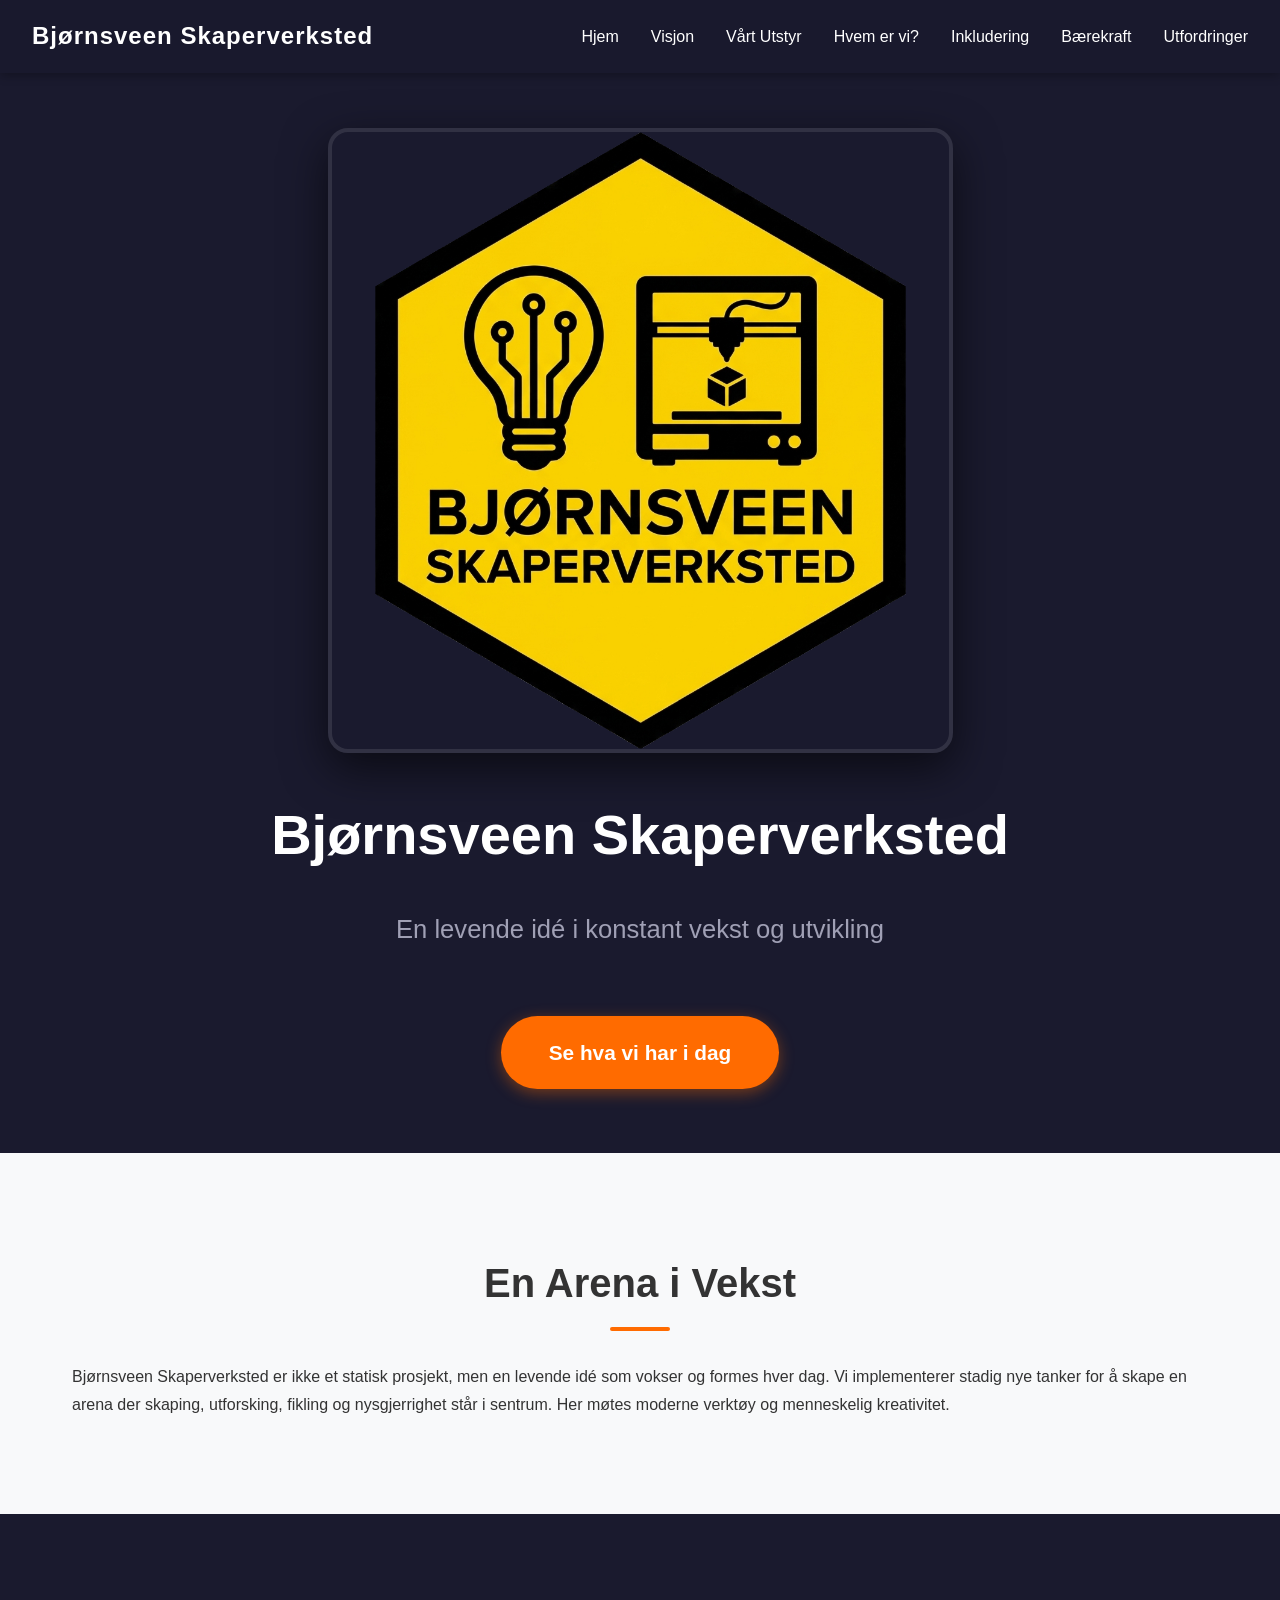
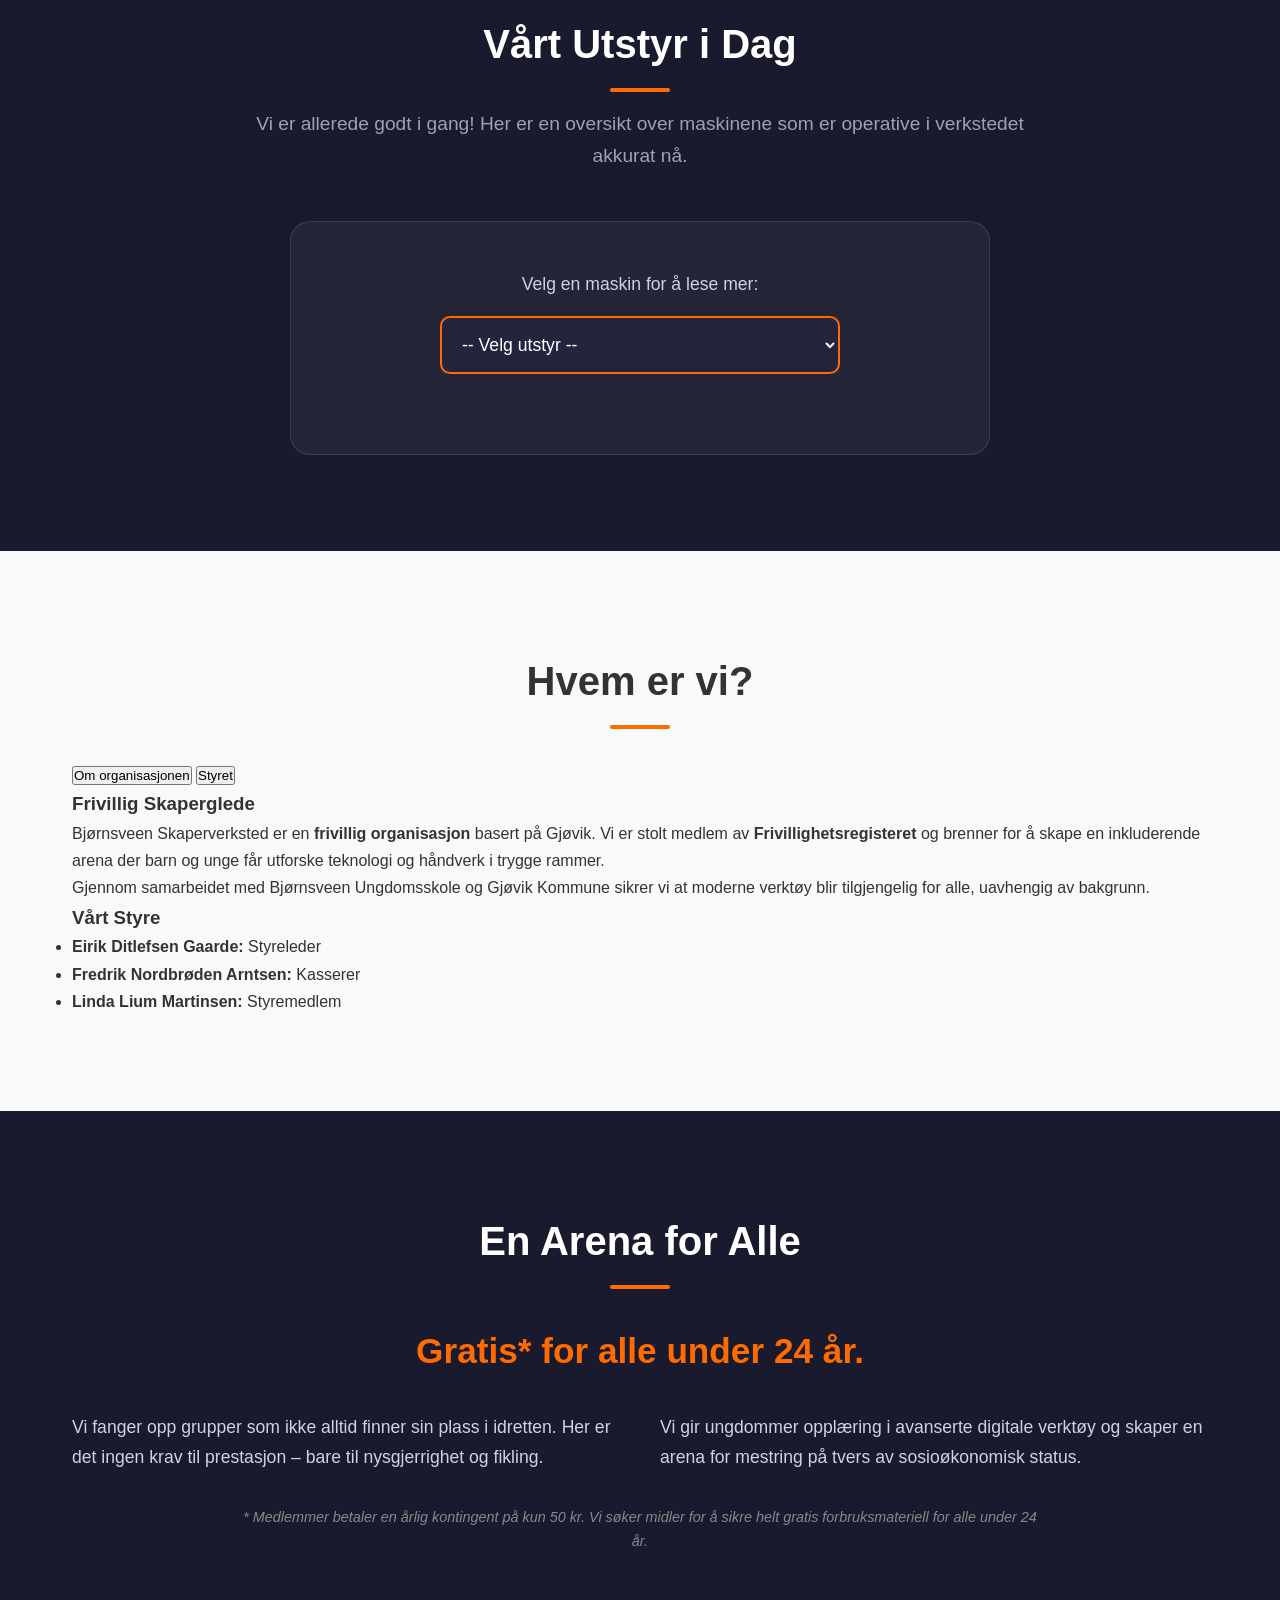
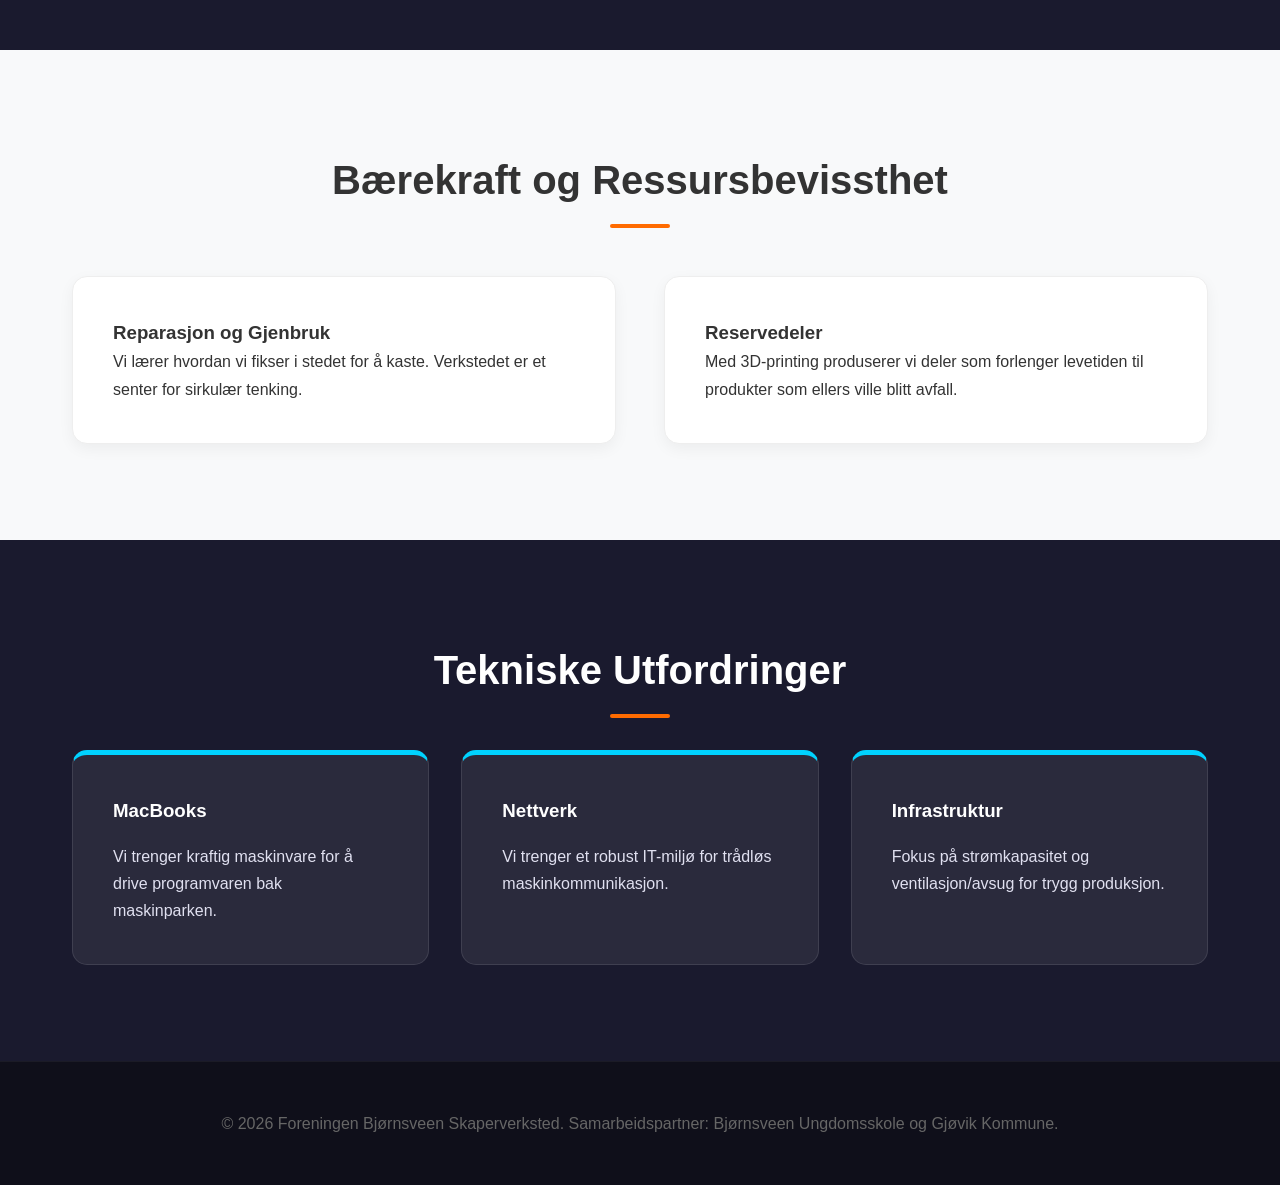
==== commit c37403f2: "Update index.html" ====
--- a/index.html
+++ b/index.html
@@ -3,7 +3,7 @@
 <head>
     <meta charset="UTF-8">
     <meta name="viewport" content="width=device-width, initial-scale=1.0">
-    <title>Bjørnsveen Skaperverksted - Utstyr og Muligheter</title>
+    <title>Bjørnsveen Skaperverksted - Om Oss og Utstyr</title>
     <link rel="stylesheet" href="style.css">
 </head>
 <body>
@@ -16,10 +16,10 @@
             <li><a href="#hero">Hjem</a></li>
             <li><a href="#about">Visjon</a></li>
             <li><a href="#current-equipment">Vårt Utstyr</a></li>
+            <li><a href="#about-us">Hvem er vi?</a></li>
             <li><a href="#inclusion">Inkludering</a></li>
             <li><a href="#sustainability">Bærekraft</a></li>
             <li><a href="#challenges">Utfordringer</a></li>
-            <li><a href="#equipment">Fremtidsplaner</a></li>
         </ul>
     </nav>
 
@@ -57,31 +57,35 @@
                 
                 <div id="equipment-info-card" class="info-card hidden">
                     <h3 id="selected-title">Maskinnavn</h3>
-                    <p id="selected-description">Beskrivelse av maskinen og dens bruksområde vil vises her.</p>
+                    <p id="selected-description">Beskrivelse vises her.</p>
                     <a href="#" id="product-link" target="_blank" class="secondary-button">Gå til produktside</a>
                 </div>
             </div>
         </div>
     </section>
 
-    <section id="school" class="section-light">
+    <section id="about-us" class="section-light">
         <div class="container">
-            <h2>Modernisering av Skolehverdagen</h2>
-            <p class="section-intro">Gjennom tett sambruk sikrer vi at 300 ungdomsskoleelever har tilgang til fremtidens verktøy i skoletiden.</p>
-            <div class="split-content">
-                <div class="content-box">
-                    <h3>Faglig Fornyelse</h3>
-                    <p>Skaperverkstedet er en integrert del av undervisningen som moderniserer og praktiserer fagene:</p>
-                    <ul class="custom-list">
-                        <li><strong>Arbeidslivsfag:</strong> Fra idé til ferdig produkt og entreprenørskap.</li>
-                        <li><strong>Kunst og Håndverk:</strong> Digitalt design møter tradisjonelle teknikker.</li>
-                        <li><strong>Matematikk:</strong> Geometri og kalkulasjon anvendt i fysisk produksjon.</li>
-                        <li><strong>Naturfag:</strong> Prototyping og utforsking av teknologiske prinsipper.</li>
-                    </ul>
+            <h2>Hvem er vi?</h2>
+            <div class="tabs-wrapper">
+                <div class="tab-controls">
+                    <button class="tab-control active" data-target="info-tab">Om organisasjonen</button>
+                    <button class="tab-control" data-target="board-tab">Styret</button>
                 </div>
-                <div class="content-box">
-                    <h3>Samarbeid med Kommunen</h3>
-                    <p>I tett samarbeid med <strong>Gjøvik Kommune</strong> bygger vi en bro mellom den formelle skolen og det frivillige fritidstilbudet.</p>
+                <div class="tab-content-area">
+                    <div id="info-tab" class="tab-pane active">
+                        <h3>Frivillig Skaperglede</h3>
+                        <p>Bjørnsveen Skaperverksted er en <strong>frivillig organisasjon</strong> basert på Gjøvik. Vi er stolt medlem av <strong>Frivillighetsregisteret</strong> og brenner for å skape en inkluderende arena der barn og unge får utforske teknologi og håndverk i trygge rammer.</p>
+                        <p>Gjennom samarbeidet med Bjørnsveen Ungdomsskole og Gjøvik Kommune sikrer vi at moderne verktøy blir tilgjengelig for alle, uavhengig av bakgrunn.</p>
+                    </div>
+                    <div id="board-tab" class="tab-pane">
+                        <h3>Vårt Styre</h3>
+                        <ul class="board-member-list">
+                            <li><strong>Eirik Ditlefsen Gaarde:</strong> Styreleder</li>
+                            <li><strong>Fredrik Nordbrøden Arntsen:</strong> Kasserer</li>
+                            <li><strong>Linda Lium Martinsen:</strong> Styremedlem</li>
+                        </ul>
+                    </div>
                 </div>
             </div>
         </div>
@@ -93,28 +97,27 @@
             <p class="highlight-text">Gratis* for alle under 24 år.</p>
             <div class="inclusion-grid-dark">
                 <div class="text-block">
-                    <p>Bjørnsveen Skaperverksted er et lavterskeltilbud som fanger opp grupper som ikke alltid finner sin plass i tradisjonelle aktiviteter som idrett. Her er det ingen krav til fysiske prestasjoner – bare til nysgjerrighet.</p>
+                    <p>Vi fanger opp grupper som ikke alltid finner sin plass i idretten. Her er det ingen krav til prestasjon – bare til nysgjerrighet og fikling.</p>
                 </div>
                 <div class="text-block">
-                    <p>Vi fjerner økonomiske barrierer og gir ungdommer opplæring i avanserte digitale verktøy. Vi skaper en arena for mestring og tilhørighet på tvers av bakgrunn.</p>
+                    <p>Vi gir ungdommer opplæring i avanserte digitale verktøy og skaper en arena for mestring på tvers av sosioøkonomisk status.</p>
                 </div>
             </div>
-            <p class="footnote">* Medlemmer betaler en årlig kontingent på kun 50 kr. Vi søker for øyeblikket om midler for å kunne tilby gratis forbruksmateriell til alle under 24 år.</p>
+            <p class="footnote">* Medlemmer betaler en årlig kontingent på kun 50 kr. Vi søker midler for å sikre helt gratis forbruksmateriell for alle under 24 år.</p>
         </div>
     </section>
 
     <section id="sustainability" class="section-light">
         <div class="container">
             <h2>Bærekraft og Ressursbevissthet</h2>
-            <p class="section-intro">Vi utdanner morgendagens skapere til å tenke sirkulært og ta vare på ressursene våre.</p>
             <div class="split-content">
                 <div class="content-box">
                     <h3>Reparasjon og Gjenbruk</h3>
-                    <p>I stedet for å kaste, lærer vi hvordan vi kan fikse. Verkstedet fungerer som et senter for reparasjon.</p>
+                    <p>Vi lærer hvordan vi fikser i stedet for å kaste. Verkstedet er et senter for sirkulær tenking.</p>
                 </div>
                 <div class="content-box">
-                    <h3>Produksjon av Reservedeler</h3>
-                    <p>Med 3D-printing kan vi produsere reservedeler som ellers er umulige å få tak i, og forlenge levetiden til hverdagsprodukter.</p>
+                    <h3>Reservedeler</h3>
+                    <p>Med 3D-printing produserer vi deler som forlenger levetiden til produkter som ellers ville blitt avfall.</p>
                 </div>
             </div>
         </div>
@@ -122,43 +125,19 @@
 
     <section id="challenges" class="section-dark">
         <div class="container">
-            <h2>Tekniske Utfordringer & Behov</h2>
+            <h2>Tekniske Utfordringer</h2>
             <div class="equipment-grid">
                 <div class="equip-card challenge-card">
-                    <h3>Maskinvare (MacBooks)</h3>
-                    <p>Vi har et kritisk behov for moderne og kraftige datamaskiner (MacBooks) for å drive avansert programvare.</p>
+                    <h3>MacBooks</h3>
+                    <p>Vi trenger kraftig maskinvare for å drive programvaren bak maskinparken.</p>
                 </div>
                 <div class="equip-card challenge-card">
-                    <h3>Nettverk & IT</h3>
-                    <p>Etablering av et robust nettverk som takler tung datatrafikk og trådløs maskinkommunikasjon.</p>
+                    <h3>Nettverk</h3>
+                    <p>Vi trenger et robust IT-miljø for trådløs maskinkommunikasjon.</p>
                 </div>
                 <div class="equip-card challenge-card">
                     <h3>Infrastruktur</h3>
-                    <p>Sikring av strømkapasitet og forskriftsmessig ventilasjon for trygg drift.</p>
-                </div>
-            </div>
-        </div>
-    </section>
-
-    <section id="equipment" class="section-light">
-        <div class="container">
-            <h2>Fremtidsplaner (Søknad om midler)</h2>
-            <p class="status-note"><em>Status: Søkt om 803 000 kr. Midler er ikke innvilget pr. nå.</em></p>
-            <div class="equipment-grid">
-                <div class="equip-card">
-                    <h3>Digital Fabrikasjon</h3>
-                    <ul>
-                        <li>6 stk. Bambu Lab P2S (Ytterligere)</li>
-                        <li>1 stk. Bambu Lab H2C</li>
-                        <li>3 stk. xTool laserkuttere</li>
-                    </ul>
-                </div>
-                <div class="equip-card">
-                    <h3>SoftLab Utvidelse</h3>
-                    <ul>
-                        <li>Overlock- og broderimaskin</li>
-                        <li>Avansert tekstiltrykk</li>
-                    </ul>
+                    <p>Fokus på strømkapasitet og ventilasjon/avsug for trygg produksjon.</p>
                 </div>
             </div>
         </div>
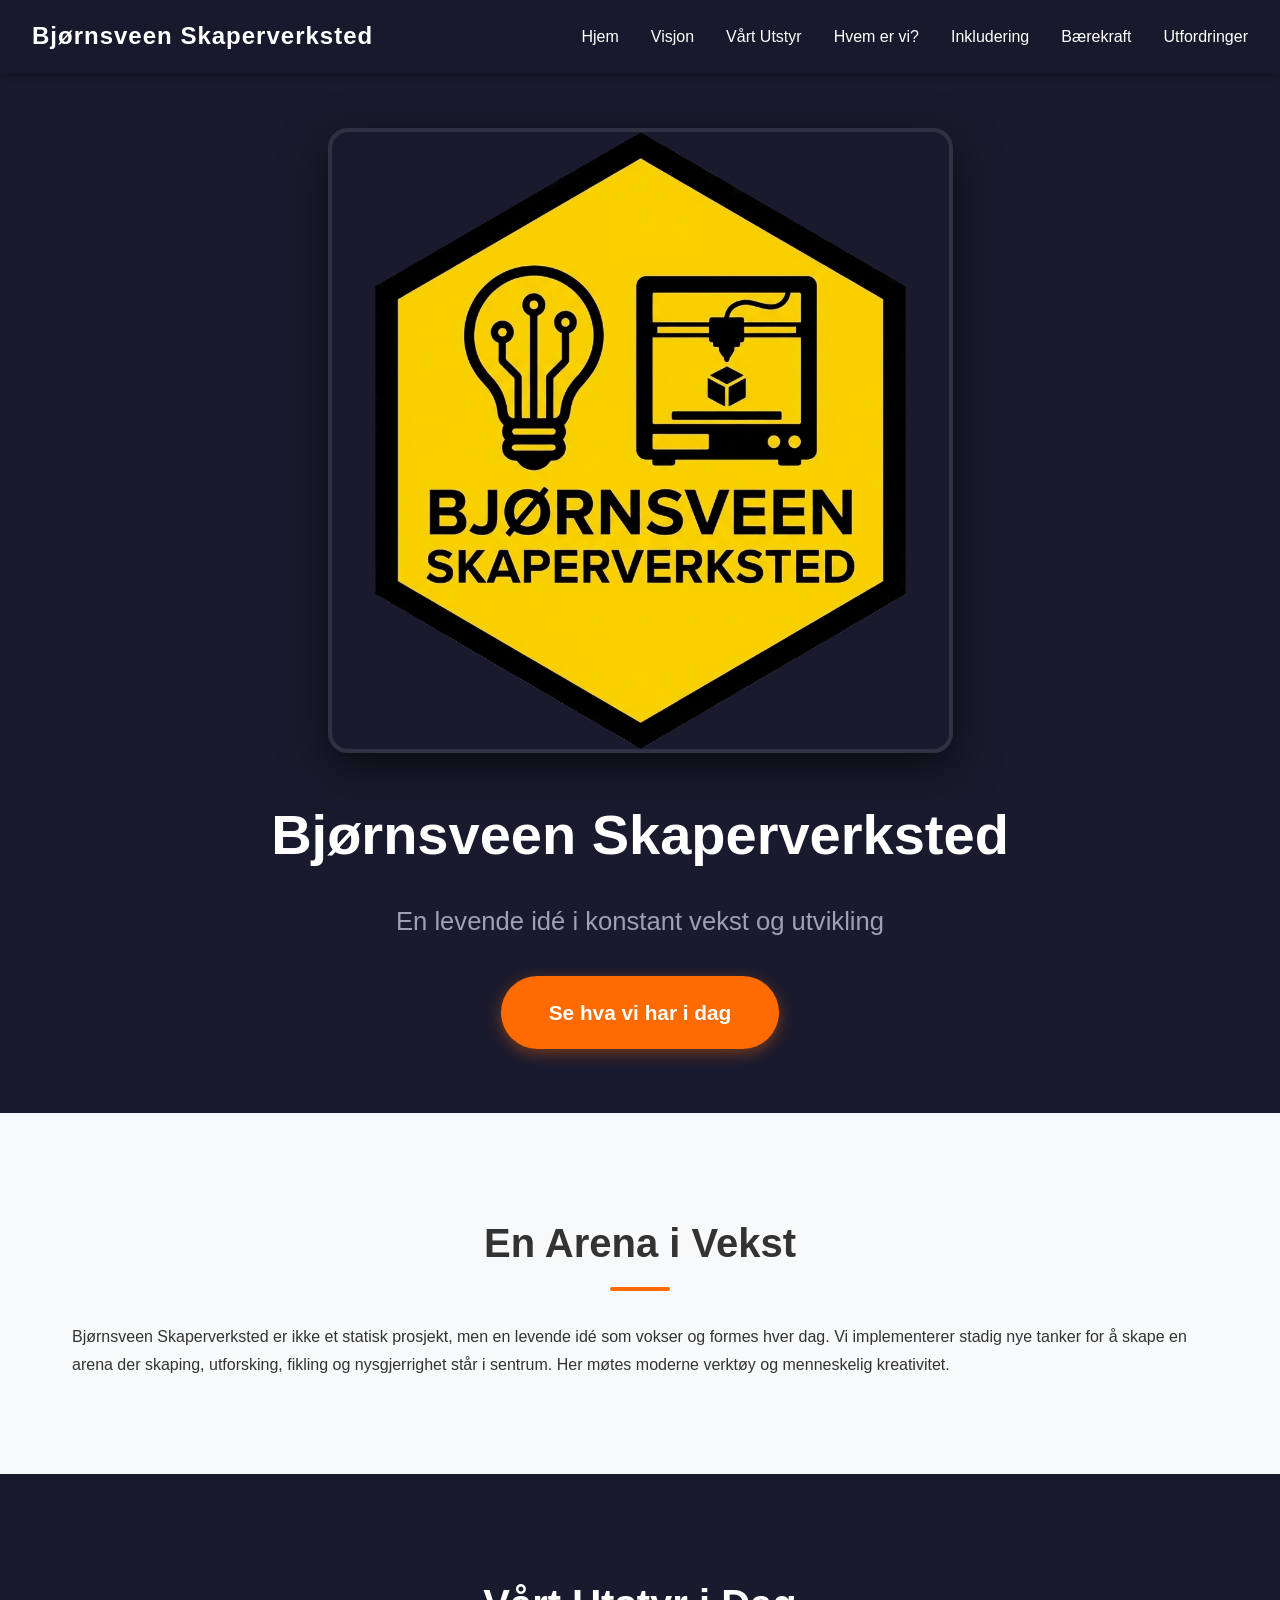
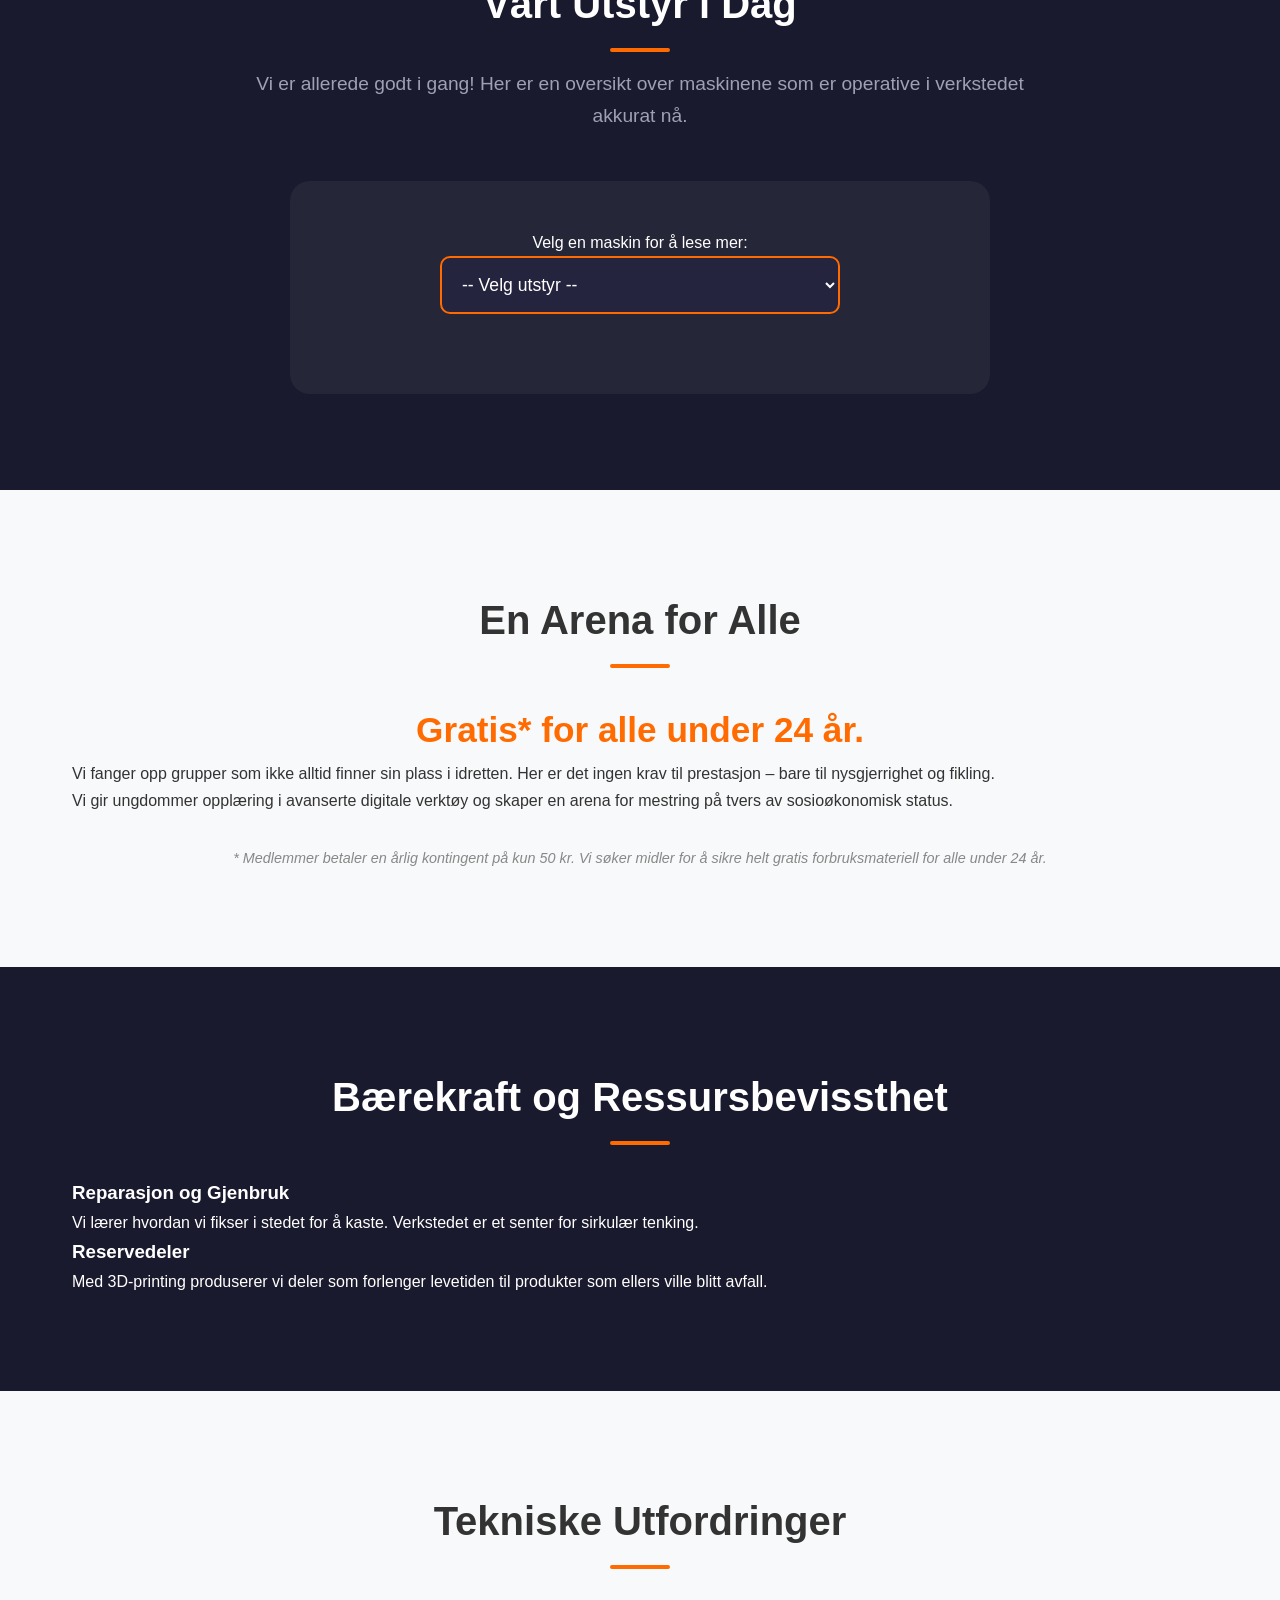
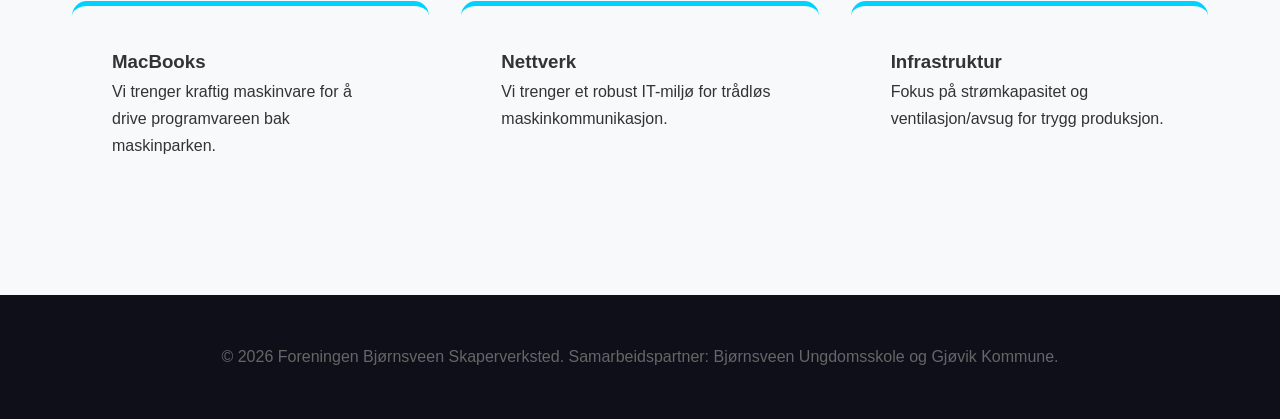
==== commit aa8498da: "Update index.html" ====
--- a/index.html
+++ b/index.html
@@ -3,7 +3,7 @@
 <head>
     <meta charset="UTF-8">
     <meta name="viewport" content="width=device-width, initial-scale=1.0">
-    <title>Bjørnsveen Skaperverksted - Om Oss og Utstyr</title>
+    <title>Bjørnsveen Skaperverksted - Forside</title>
     <link rel="stylesheet" href="style.css">
 </head>
 <body>
@@ -16,8 +16,7 @@
             <li><a href="#hero">Hjem</a></li>
             <li><a href="#about">Visjon</a></li>
             <li><a href="#current-equipment">Vårt Utstyr</a></li>
-            <li><a href="#about-us">Hvem er vi?</a></li>
-            <li><a href="#inclusion">Inkludering</a></li>
+            <li><a href="om-oss.html">Hvem er vi?</a></li> <li><a href="#inclusion">Inkludering</a></li>
             <li><a href="#sustainability">Bærekraft</a></li>
             <li><a href="#challenges">Utfordringer</a></li>
         </ul>
@@ -64,50 +63,19 @@
         </div>
     </section>
 
-    <section id="about-us" class="section-light">
-        <div class="container">
-            <h2>Hvem er vi?</h2>
-            <div class="tabs-wrapper">
-                <div class="tab-controls">
-                    <button class="tab-control active" data-target="info-tab">Om organisasjonen</button>
-                    <button class="tab-control" data-target="board-tab">Styret</button>
-                </div>
-                <div class="tab-content-area">
-                    <div id="info-tab" class="tab-pane active">
-                        <h3>Frivillig Skaperglede</h3>
-                        <p>Bjørnsveen Skaperverksted er en <strong>frivillig organisasjon</strong> basert på Gjøvik. Vi er stolt medlem av <strong>Frivillighetsregisteret</strong> og brenner for å skape en inkluderende arena der barn og unge får utforske teknologi og håndverk i trygge rammer.</p>
-                        <p>Gjennom samarbeidet med Bjørnsveen Ungdomsskole og Gjøvik Kommune sikrer vi at moderne verktøy blir tilgjengelig for alle, uavhengig av bakgrunn.</p>
-                    </div>
-                    <div id="board-tab" class="tab-pane">
-                        <h3>Vårt Styre</h3>
-                        <ul class="board-member-list">
-                            <li><strong>Eirik Ditlefsen Gaarde:</strong> Styreleder</li>
-                            <li><strong>Fredrik Nordbrøden Arntsen:</strong> Kasserer</li>
-                            <li><strong>Linda Lium Martinsen:</strong> Styremedlem</li>
-                        </ul>
-                    </div>
-                </div>
-            </div>
-        </div>
-    </section>
-
-    <section id="inclusion" class="section-dark">
+    <section id="inclusion" class="section-light">
         <div class="container">
             <h2>En Arena for Alle</h2>
             <p class="highlight-text">Gratis* for alle under 24 år.</p>
-            <div class="inclusion-grid-dark">
-                <div class="text-block">
-                    <p>Vi fanger opp grupper som ikke alltid finner sin plass i idretten. Her er det ingen krav til prestasjon – bare til nysgjerrighet og fikling.</p>
-                </div>
-                <div class="text-block">
-                    <p>Vi gir ungdommer opplæring i avanserte digitale verktøy og skaper en arena for mestring på tvers av sosioøkonomisk status.</p>
-                </div>
+            <div class="inclusion-grid">
+                <p>Vi fanger opp grupper som ikke alltid finner sin plass i idretten. Her er det ingen krav til prestasjon – bare til nysgjerrighet og fikling.</p>
+                <p>Vi gir ungdommer opplæring i avanserte digitale verktøy og skaper en arena for mestring på tvers av sosioøkonomisk status.</p>
             </div>
             <p class="footnote">* Medlemmer betaler en årlig kontingent på kun 50 kr. Vi søker midler for å sikre helt gratis forbruksmateriell for alle under 24 år.</p>
         </div>
     </section>
 
-    <section id="sustainability" class="section-light">
+    <section id="sustainability" class="section-dark">
         <div class="container">
             <h2>Bærekraft og Ressursbevissthet</h2>
             <div class="split-content">
@@ -123,13 +91,13 @@
         </div>
     </section>
 
-    <section id="challenges" class="section-dark">
+    <section id="challenges" class="section-light">
         <div class="container">
             <h2>Tekniske Utfordringer</h2>
             <div class="equipment-grid">
                 <div class="equip-card challenge-card">
                     <h3>MacBooks</h3>
-                    <p>Vi trenger kraftig maskinvare for å drive programvaren bak maskinparken.</p>
+                    <p>Vi trenger kraftig maskinvare for å drive programvareen bak maskinparken.</p>
                 </div>
                 <div class="equip-card challenge-card">
                     <h3>Nettverk</h3>
--- a/style.css
+++ b/style.css
@@ -1,4 +1,4 @@
-/* Version: #9 */
+/* Version: #11 */
 
 /* === SEKSJON: Globale variabler og Reset === */
 :root {
@@ -9,7 +9,7 @@
     --text-dark: #333333;
     --text-light: #ffffff;
     --container-width: 1200px;
-    --accent-blue: #00d2ff; /* Aksentfarge for tekniske utfordringer og bærekraft */
+    --accent-blue: #00d2ff;
 }
 
 * {
@@ -96,29 +96,22 @@
 
 .hero-logo {
     width: 100%;
-    max-width: 625px; /* 250% størrelse opprettholdt */
+    max-width: 625px; /* 250% av opprinnelig 250px */
     height: auto;
     border-radius: 20px;
     box-shadow: 0 15px 45px rgba(0, 0, 0, 0.6);
     margin-bottom: 1rem;
     border: 4px solid rgba(255, 255, 255, 0.1);
-    transition: transform 0.5s ease;
-}
-
-.hero-logo:hover {
-    transform: scale(1.02);
 }
 
 .section-hero h1 {
     font-size: 3.5rem;
     line-height: 1.2;
-    margin-bottom: 0.5rem;
 }
 
 .hero-subtitle {
     font-size: 1.6rem;
     color: #a0a0b5;
-    margin-bottom: 2rem;
 }
 
 .cta-button {
@@ -130,13 +123,13 @@
     font-weight: bold;
     text-decoration: none;
     border-radius: 50px;
-    transition: background-color 0.3s ease, transform 0.2s ease;
+    transition: transform 0.2s ease, background 0.3s;
     box-shadow: 0 4px 15px rgba(255, 107, 0, 0.4);
 }
 
 .cta-button:hover {
+    transform: translateY(-3px);
     background-color: var(--primary-hover);
-    transform: translateY(-3px);
 }
 
 /* === SEKSJON: Standard Seksjoner === */
@@ -148,7 +141,6 @@
     font-size: 2.5rem;
     margin-bottom: 2rem;
     text-align: center;
-    position: relative;
 }
 
 section h2::after {
@@ -157,31 +149,95 @@
     width: 60px;
     height: 4px;
     background-color: var(--primary-color);
-    margin: 10px auto 0 auto;
+    margin: 10px auto 0;
     border-radius: 2px;
 }
 
+.section-light { background-color: var(--bg-light); color: var(--text-dark); }
+.section-dark { background-color: var(--bg-dark); color: var(--text-light); }
+
 .section-intro {
     text-align: center;
     max-width: 800px;
-    margin: -1rem auto 3rem auto;
+    margin: -1rem auto 3rem;
     font-size: 1.2rem;
 }
 
-.section-light .section-intro { color: #666; }
 .section-dark .section-intro { color: #a0a0b5; }
 
-.section-light {
-    background-color: var(--bg-light);
-    color: var(--text-dark);
-}
-
-.section-dark {
-    background-color: var(--bg-dark);
-    color: var(--text-light);
-}
-
-/* === SEKSJON: Interaktivt Utvalg (Dropdown) === */
+/* === SEKSJON: Tabs (Hvem er vi?) === */
+.tabs-wrapper {
+    max-width: 800px;
+    margin: 2rem auto;
+    background: white;
+    border-radius: 15px;
+    overflow: hidden;
+    box-shadow: 0 10px 30px rgba(0,0,0,0.1);
+}
+
+.tab-controls {
+    display: flex;
+    background-color: #f1f1f1;
+    border-bottom: 1px solid #ddd;
+}
+
+.tab-control {
+    flex: 1;
+    padding: 1.2rem;
+    border: none;
+    background: none;
+    font-size: 1.1rem;
+    font-weight: 600;
+    cursor: pointer;
+    transition: all 0.3s;
+    color: #666;
+}
+
+.tab-control:hover {
+    background-color: #e9e9e9;
+    color: var(--primary-color);
+}
+
+.tab-control.active {
+    background-color: white;
+    color: var(--primary-color);
+    border-top: 4px solid var(--primary-color);
+    margin-top: -4px; /* Kompenserer for border-top for å holde linjen rett */
+}
+
+.tab-content-area {
+    padding: 3rem;
+}
+
+.tab-pane {
+    display: none;
+}
+
+.tab-pane.active {
+    display: block;
+    animation: fadeIn 0.5s ease;
+}
+
+@keyframes fadeIn {
+    from { opacity: 0; transform: translateY(10px); }
+    to { opacity: 1; transform: translateY(0); }
+}
+
+.board-member-list {
+    list-style: none;
+    margin-top: 1.5rem;
+}
+
+.board-member-list li {
+    padding: 1rem;
+    border-bottom: 1px solid #eee;
+    font-size: 1.1rem;
+}
+
+.board-member-list li:last-child { border-bottom: none; }
+.board-member-list li strong { color: var(--bg-dark); min-width: 200px; display: inline-block; }
+
+/* === SEKSJON: Utstyrsvelger (Dropdown) === */
 .dropdown-container {
     max-width: 700px;
     margin: 0 auto;
@@ -189,14 +245,6 @@
     background-color: rgba(255, 255, 255, 0.05);
     padding: 3rem;
     border-radius: 20px;
-    border: 1px solid rgba(255, 255, 255, 0.1);
-}
-
-.dropdown-container label {
-    display: block;
-    margin-bottom: 1rem;
-    font-size: 1.1rem;
-    color: #d1d1e0;
 }
 
 .styled-select {
@@ -208,8 +256,6 @@
     background-color: #24243e;
     color: white;
     font-size: 1.1rem;
-    cursor: pointer;
-    outline: none;
     margin-bottom: 2rem;
 }
 
@@ -219,24 +265,10 @@
     padding: 2.5rem;
     border-radius: 15px;
     text-align: left;
-    box-shadow: 0 10px 30px rgba(0,0,0,0.3);
-    margin-top: 1rem;
     border-top: 5px solid var(--primary-color);
-    transition: all 0.4s ease;
-}
-
-.info-card.hidden {
-    display: none;
-}
-
-.info-card h3 {
-    margin-bottom: 1rem;
-    color: var(--bg-dark);
-}
-
-.info-card p {
-    margin-bottom: 1.5rem;
-}
+}
+
+.info-card.hidden { display: none; }
 
 .secondary-button {
     display: inline-block;
@@ -246,14 +278,10 @@
     text-decoration: none;
     border-radius: 5px;
     font-weight: bold;
-    transition: background 0.3s;
-}
-
-.secondary-button:hover {
-    background-color: var(--primary-color);
-}
-
-/* === SEKSJON: Inkludering og Fotnoter === */
+    margin-top: 1.5rem;
+}
+
+/* === SEKSJON: Layout og Inkludering === */
 .inclusion-grid-dark {
     display: grid;
     grid-template-columns: 1fr 1fr;
@@ -261,142 +289,60 @@
     margin: 2rem 0;
 }
 
-.inclusion-grid-dark .text-block p {
-    font-size: 1.1rem;
-    color: #d1d1e0;
-}
-
 .footnote {
     font-size: 0.9rem;
     color: #888;
     text-align: center;
     margin-top: 2rem;
     font-style: italic;
-    max-width: 800px;
-    margin-left: auto;
-    margin-right: auto;
-}
-
-/* === SEKSJON: Grid og Kort (Fikset lesbarhet) === */
+}
+
+.highlight-text {
+    font-size: 2.2rem;
+    font-weight: bold;
+    color: var(--primary-color);
+    text-align: center;
+}
+
+/* === SEKSJON: Kort og Grids (Lesbarhetsfikser) === */
 .equipment-grid {
     display: grid;
     grid-template-columns: repeat(auto-fit, minmax(300px, 1fr));
     gap: 2rem;
-    margin-top: 2rem;
 }
 
 .equip-card {
-    background-color: #24243e;
     padding: 2.5rem;
     border-radius: 15px;
-    transition: transform 0.3s ease, box-shadow 0.3s ease;
     border-top: 5px solid var(--primary-color);
-    position: relative;
-    overflow: hidden;
-}
-
-.section-dark .equip-card, 
-.section-dark .challenge-card {
-    background-color: rgba(255, 255, 255, 0.07);
-    border: 1px solid rgba(255, 255, 255, 0.1);
-}
-
-.section-dark .challenge-card {
-    border-top: 5px solid var(--accent-blue);
-}
-
-/* Tvinger tekstfarge i alle kort i mørke seksjoner til å være lys */
-.section-dark .equip-card h3,
-.section-dark .challenge-card h3 {
-    color: var(--text-light);
-    margin-bottom: 1rem;
-}
-
-.section-dark .equip-card p,
-.section-dark .challenge-card p,
-.section-dark .equip-card li {
-    color: #e0e0f0 !important; /* Løser problemet fra bildet */
-    opacity: 1;
-}
-
-.section-light .equip-card {
-    background-color: white;
-    box-shadow: 0 5px 15px rgba(0,0,0,0.05);
-    border: 1px solid #eee;
-    border-top: 5px solid var(--primary-color);
-}
-
-.section-light .equip-card h3 { color: var(--text-dark); }
-.section-light .equip-card p, 
-.section-light .equip-card li { color: #555; }
-
-/* === SEKSJON: Layout og Lister === */
-.split-content {
-    display: grid;
-    grid-template-columns: 1fr 1fr;
-    gap: 3rem;
-    margin-top: 3rem;
-}
-
-.content-box {
-    padding: 2.5rem;
-    border-radius: 15px;
-}
-
-.section-dark .content-box {
-    background-color: rgba(255, 255, 255, 0.05);
-    border: 1px solid rgba(255, 255, 255, 0.1);
-}
-
-.section-light .content-box {
-    background-color: white;
-    box-shadow: 0 5px 15px rgba(0,0,0,0.05);
-    border: 1px solid #eee;
-}
-
-.custom-list {
-    list-style: none;
-    margin-top: 1.5rem;
-}
-
-.custom-list li {
-    margin-bottom: 1rem;
-    padding-left: 2.5rem;
-    position: relative;
-}
-
-.custom-list li::before {
-    content: '→';
-    color: var(--primary-color);
-    position: absolute;
-    left: 0;
-    font-weight: bold;
-}
-
-.highlight-text {
-    font-size: 2.2rem;
-    font-weight: bold;
-    color: var(--primary-color);
-    text-align: center;
-    margin-bottom: 1rem;
-}
-
-/* === SEKSJON: Footer === */
+}
+
+/* Tvinger lys tekst på mørk bakgrunn for alle kort-elementer */
+.section-dark .equip-card, .section-dark .challenge-card {
+    background-color: rgba(255, 255, 255, 0.08);
+}
+
+.section-dark .equip-card h3, .section-dark .challenge-card h3 { color: white; }
+.section-dark .equip-card p, .section-dark .challenge-card p, .section-dark .equip-card li { 
+    color: #e0e0f0 !important; 
+}
+
+.challenge-card { border-top-color: var(--accent-blue) !important; }
+
+/* === FOOTER === */
 footer {
     background-color: #0f0f1a;
     color: #666;
     text-align: center;
     padding: 3rem 0;
-    border-top: 1px solid rgba(255,255,255,0.05);
-}
-
-/* === SEKSJON: Responsivt Design === */
+}
+
+/* === RESPONSIVT === */
 @media (max-width: 768px) {
     .nav-links { display: none; }
-    .section-hero h1 { font-size: 2.5rem; }
     .hero-logo { max-width: 90%; }
-    .split-content, .inclusion-grid-dark { grid-template-columns: 1fr; }
-    .dropdown-container { padding: 1.5rem; }
-}
-
-/* Version: #9 */
+    .inclusion-grid-dark { grid-template-columns: 1fr; }
+    .tab-controls { flex-direction: column; }
+}
+
+/* Version: #11 */
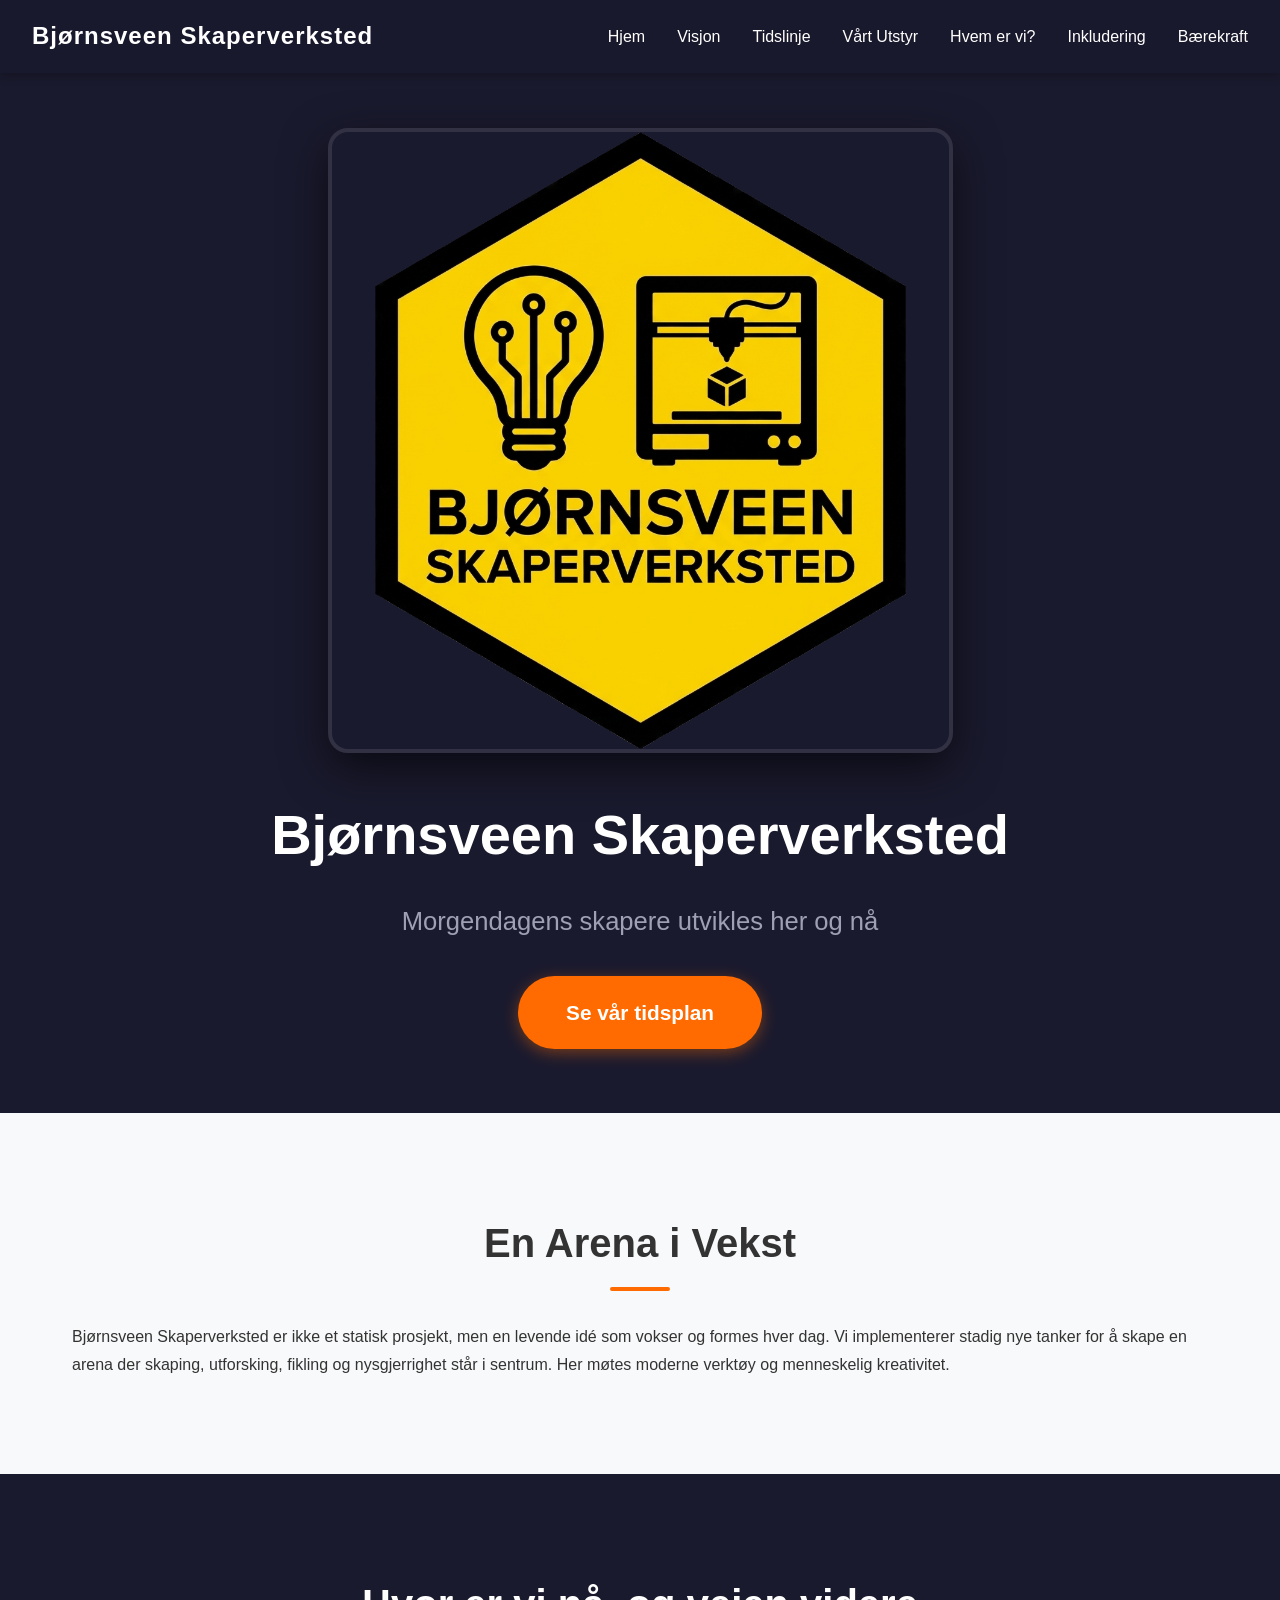
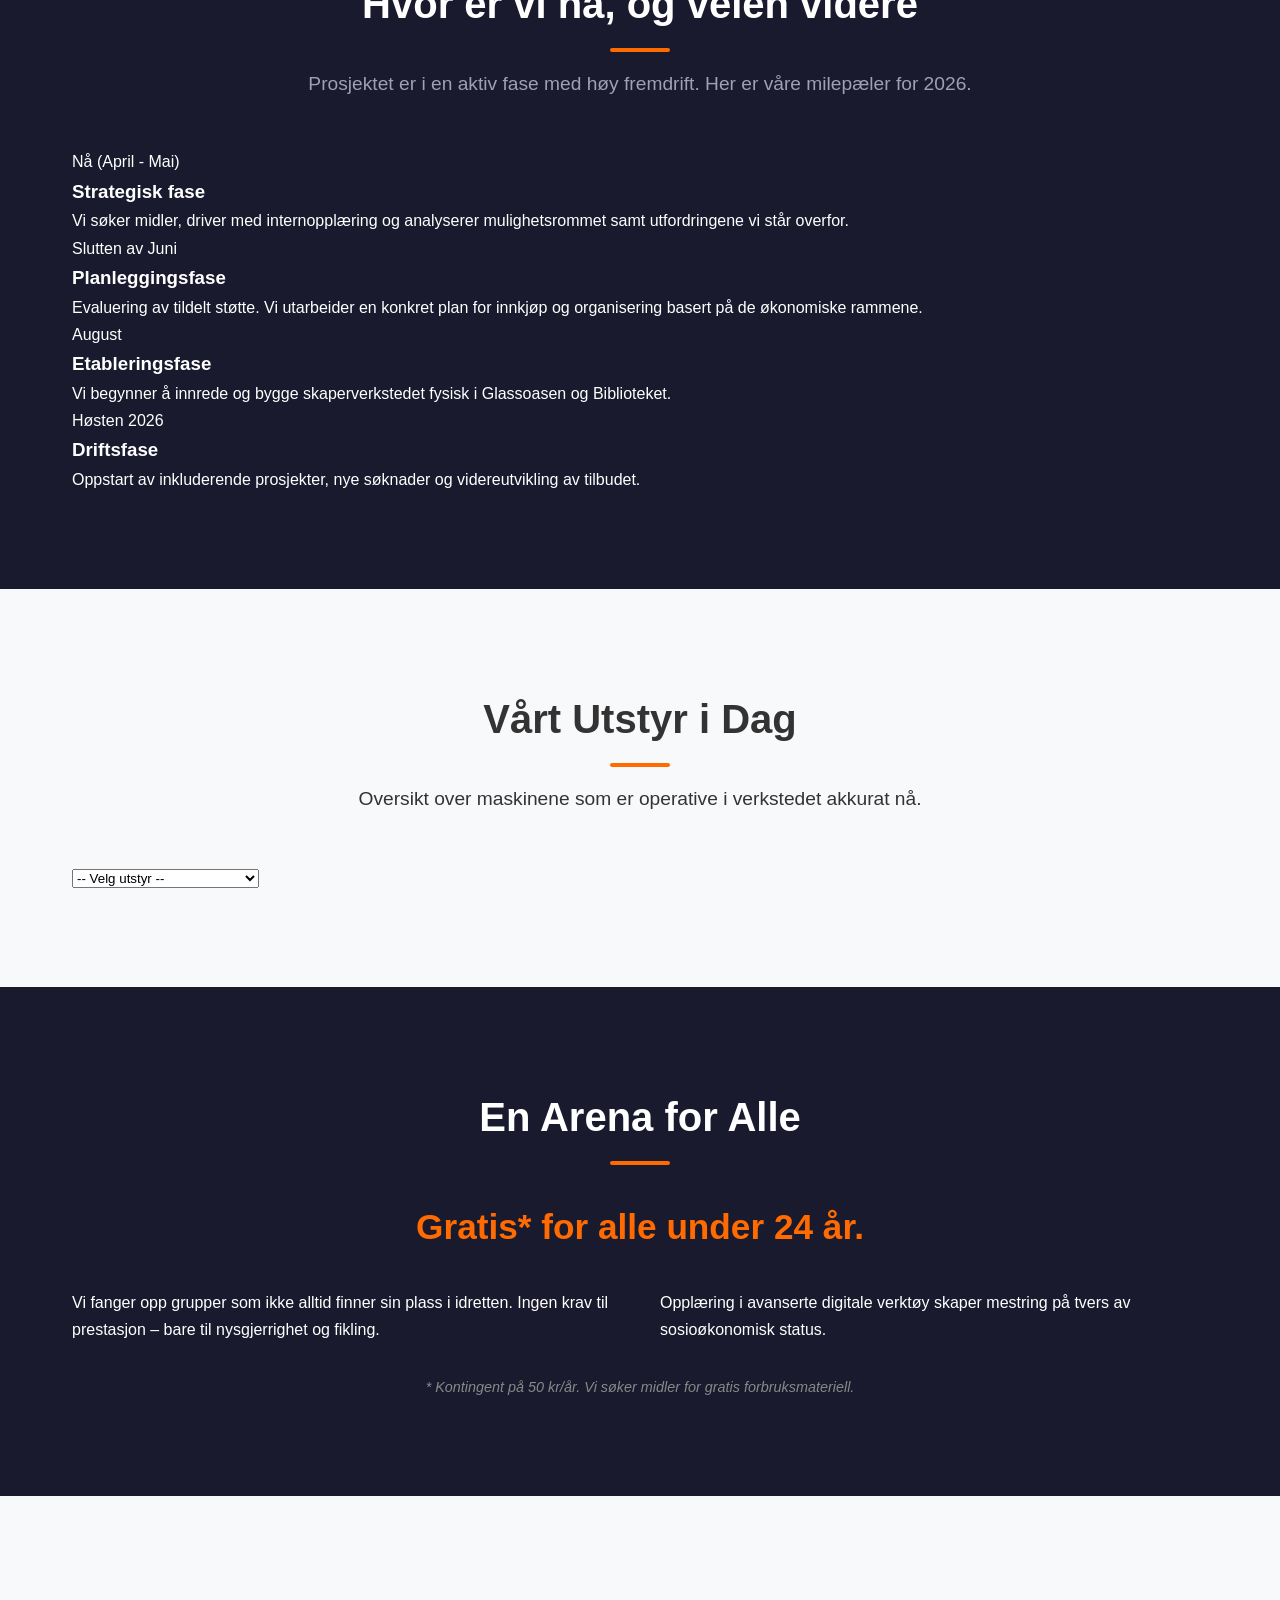
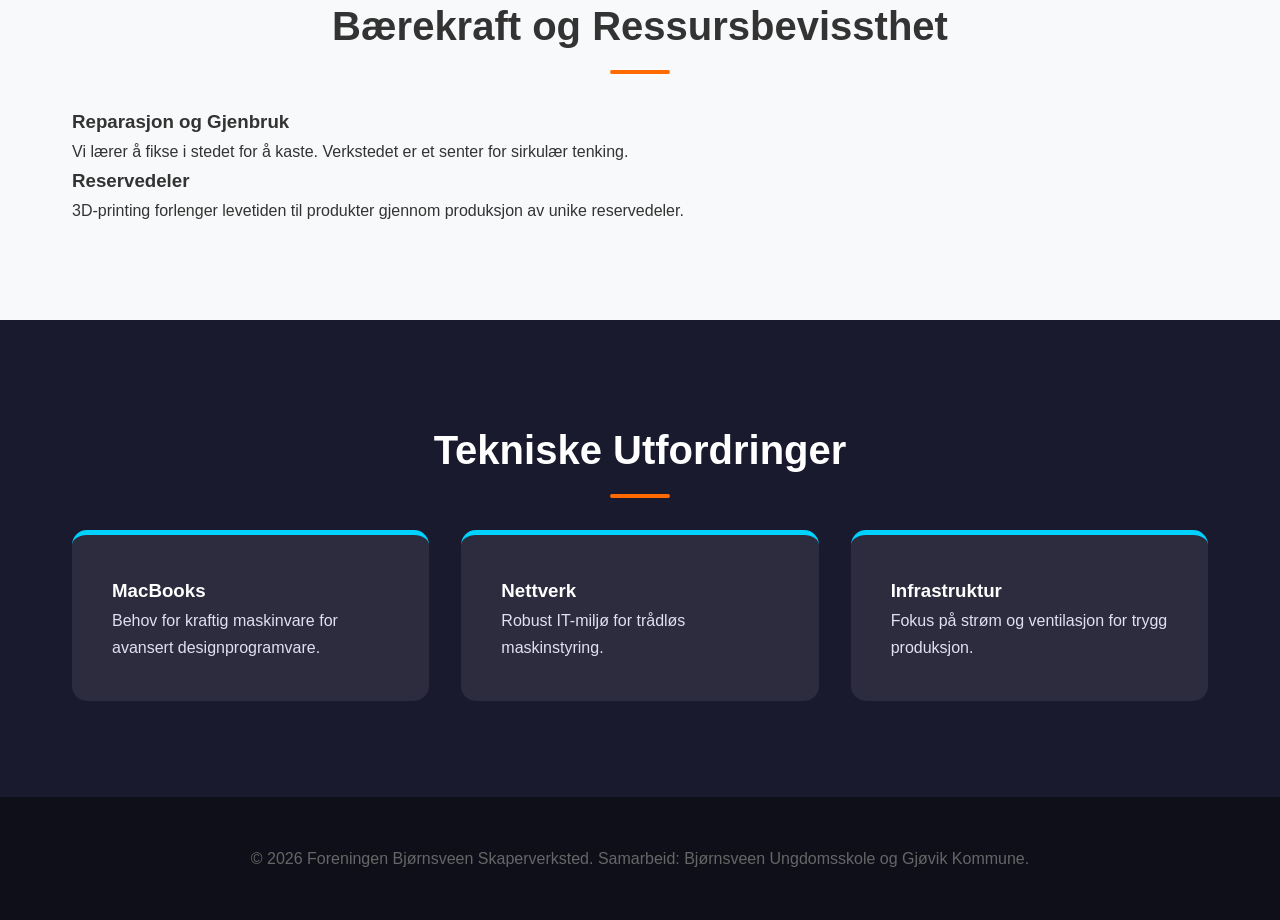
==== commit ff51f11a: "Update index.html" ====
--- a/index.html
+++ b/index.html
@@ -3,7 +3,7 @@
 <head>
     <meta charset="UTF-8">
     <meta name="viewport" content="width=device-width, initial-scale=1.0">
-    <title>Bjørnsveen Skaperverksted - Forside</title>
+    <title>Bjørnsveen Skaperverksted - Forside og Fremdrift</title>
     <link rel="stylesheet" href="style.css">
 </head>
 <body>
@@ -15,10 +15,11 @@
         <ul class="nav-links">
             <li><a href="#hero">Hjem</a></li>
             <li><a href="#about">Visjon</a></li>
+            <li><a href="#timeline">Tidslinje</a></li>
             <li><a href="#current-equipment">Vårt Utstyr</a></li>
-            <li><a href="om-oss.html">Hvem er vi?</a></li> <li><a href="#inclusion">Inkludering</a></li>
+            <li><a href="om-oss.html">Hvem er vi?</a></li>
+            <li><a href="#inclusion">Inkludering</a></li>
             <li><a href="#sustainability">Bærekraft</a></li>
-            <li><a href="#challenges">Utfordringer</a></li>
         </ul>
     </nav>
 
@@ -26,8 +27,8 @@
         <div class="hero-content">
             <img src="images/BS.png" alt="Bjørnsveen Skaperverksted Logo" class="hero-logo">
             <h1>Bjørnsveen Skaperverksted</h1>
-            <p class="hero-subtitle">En levende idé i konstant vekst og utvikling</p>
-            <a href="#current-equipment" class="cta-button">Se hva vi har i dag</a>
+            <p class="hero-subtitle">Morgendagens skapere utvikles her og nå</p>
+            <a href="#timeline" class="cta-button">Se vår tidsplan</a>
         </div>
     </header>
 
@@ -38,14 +39,58 @@
         </div>
     </section>
 
-    <section id="current-equipment" class="section-dark">
+    <section id="timeline" class="section-dark">
+        <div class="container">
+            <h2>Hvor er vi nå, og veien videre</h2>
+            <p class="section-intro">Prosjektet er i en aktiv fase med høy fremdrift. Her er våre milepæler for 2026.</p>
+            
+            <div class="timeline-container">
+                <div class="timeline-item active">
+                    <div class="timeline-dot"></div>
+                    <div class="timeline-date">Nå (April - Mai)</div>
+                    <div class="timeline-content">
+                        <h3>Strategisk fase</h3>
+                        <p>Vi søker midler, driver med internopplæring og analyserer mulighetsrommet samt utfordringene vi står overfor.</p>
+                    </div>
+                </div>
+
+                <div class="timeline-item">
+                    <div class="timeline-dot"></div>
+                    <div class="timeline-date">Slutten av Juni</div>
+                    <div class="timeline-content">
+                        <h3>Planleggingsfase</h3>
+                        <p>Evaluering av tildelt støtte. Vi utarbeider en konkret plan for innkjøp og organisering basert på de økonomiske rammene.</p>
+                    </div>
+                </div>
+
+                <div class="timeline-item">
+                    <div class="timeline-dot"></div>
+                    <div class="timeline-date">August</div>
+                    <div class="timeline-content">
+                        <h3>Etableringsfase</h3>
+                        <p>Vi begynner å innrede og bygge skaperverkstedet fysisk i Glassoasen og Biblioteket.</p>
+                    </div>
+                </div>
+
+                <div class="timeline-item">
+                    <div class="timeline-dot"></div>
+                    <div class="timeline-date">Høsten 2026</div>
+                    <div class="timeline-content">
+                        <h3>Driftsfase</h3>
+                        <p>Oppstart av inkluderende prosjekter, nye søknader og videreutvikling av tilbudet.</p>
+                    </div>
+                </div>
+            </div>
+        </div>
+    </section>
+
+    <section id="current-equipment" class="section-light">
         <div class="container">
             <h2>Vårt Utstyr i Dag</h2>
-            <p class="section-intro">Vi er allerede godt i gang! Her er en oversikt over maskinene som er operative i verkstedet akkurat nå.</p>
+            <p class="section-intro">Oversikt over maskinene som er operative i verkstedet akkurat nå.</p>
             
-            <div class="dropdown-container">
-                <label for="equipment-select">Velg en maskin for å lese mer:</label>
-                <select id="equipment-select" class="styled-select">
+            <div class="dropdown-container-light">
+                <select id="equipment-select" class="styled-select-light">
                     <option value="" disabled selected>-- Velg utstyr --</option>
                     <option value="bambu">2x Bambu Lab P2S Combo</option>
                     <option value="prusa">3x Prusa Mini+ maskiner</option>
@@ -63,49 +108,49 @@
         </div>
     </section>
 
-    <section id="inclusion" class="section-light">
+    <section id="inclusion" class="section-dark">
         <div class="container">
             <h2>En Arena for Alle</h2>
             <p class="highlight-text">Gratis* for alle under 24 år.</p>
-            <div class="inclusion-grid">
-                <p>Vi fanger opp grupper som ikke alltid finner sin plass i idretten. Her er det ingen krav til prestasjon – bare til nysgjerrighet og fikling.</p>
-                <p>Vi gir ungdommer opplæring i avanserte digitale verktøy og skaper en arena for mestring på tvers av sosioøkonomisk status.</p>
+            <div class="inclusion-grid-dark">
+                <p>Vi fanger opp grupper som ikke alltid finner sin plass i idretten. Ingen krav til prestasjon – bare til nysgjerrighet og fikling.</p>
+                <p>Opplæring i avanserte digitale verktøy skaper mestring på tvers av sosioøkonomisk status.</p>
             </div>
-            <p class="footnote">* Medlemmer betaler en årlig kontingent på kun 50 kr. Vi søker midler for å sikre helt gratis forbruksmateriell for alle under 24 år.</p>
+            <p class="footnote">* Kontingent på 50 kr/år. Vi søker midler for gratis forbruksmateriell.</p>
         </div>
     </section>
 
-    <section id="sustainability" class="section-dark">
+    <section id="sustainability" class="section-light">
         <div class="container">
             <h2>Bærekraft og Ressursbevissthet</h2>
             <div class="split-content">
                 <div class="content-box">
                     <h3>Reparasjon og Gjenbruk</h3>
-                    <p>Vi lærer hvordan vi fikser i stedet for å kaste. Verkstedet er et senter for sirkulær tenking.</p>
+                    <p>Vi lærer å fikse i stedet for å kaste. Verkstedet er et senter for sirkulær tenking.</p>
                 </div>
                 <div class="content-box">
                     <h3>Reservedeler</h3>
-                    <p>Med 3D-printing produserer vi deler som forlenger levetiden til produkter som ellers ville blitt avfall.</p>
+                    <p>3D-printing forlenger levetiden til produkter gjennom produksjon av unike reservedeler.</p>
                 </div>
             </div>
         </div>
     </section>
 
-    <section id="challenges" class="section-light">
+    <section id="challenges" class="section-dark">
         <div class="container">
             <h2>Tekniske Utfordringer</h2>
             <div class="equipment-grid">
                 <div class="equip-card challenge-card">
                     <h3>MacBooks</h3>
-                    <p>Vi trenger kraftig maskinvare for å drive programvareen bak maskinparken.</p>
+                    <p>Behov for kraftig maskinvare for avansert designprogramvare.</p>
                 </div>
                 <div class="equip-card challenge-card">
                     <h3>Nettverk</h3>
-                    <p>Vi trenger et robust IT-miljø for trådløs maskinkommunikasjon.</p>
+                    <p>Robust IT-miljø for trådløs maskinstyring.</p>
                 </div>
                 <div class="equip-card challenge-card">
                     <h3>Infrastruktur</h3>
-                    <p>Fokus på strømkapasitet og ventilasjon/avsug for trygg produksjon.</p>
+                    <p>Fokus på strøm og ventilasjon for trygg produksjon.</p>
                 </div>
             </div>
         </div>
@@ -113,7 +158,7 @@
 
     <footer>
         <div class="container">
-            <p>&copy; 2026 Foreningen Bjørnsveen Skaperverksted. Samarbeidspartner: Bjørnsveen Ungdomsskole og Gjøvik Kommune.</p>
+            <p>&copy; 2026 Foreningen Bjørnsveen Skaperverksted. Samarbeid: Bjørnsveen Ungdomsskole og Gjøvik Kommune.</p>
         </div>
     </footer>
 
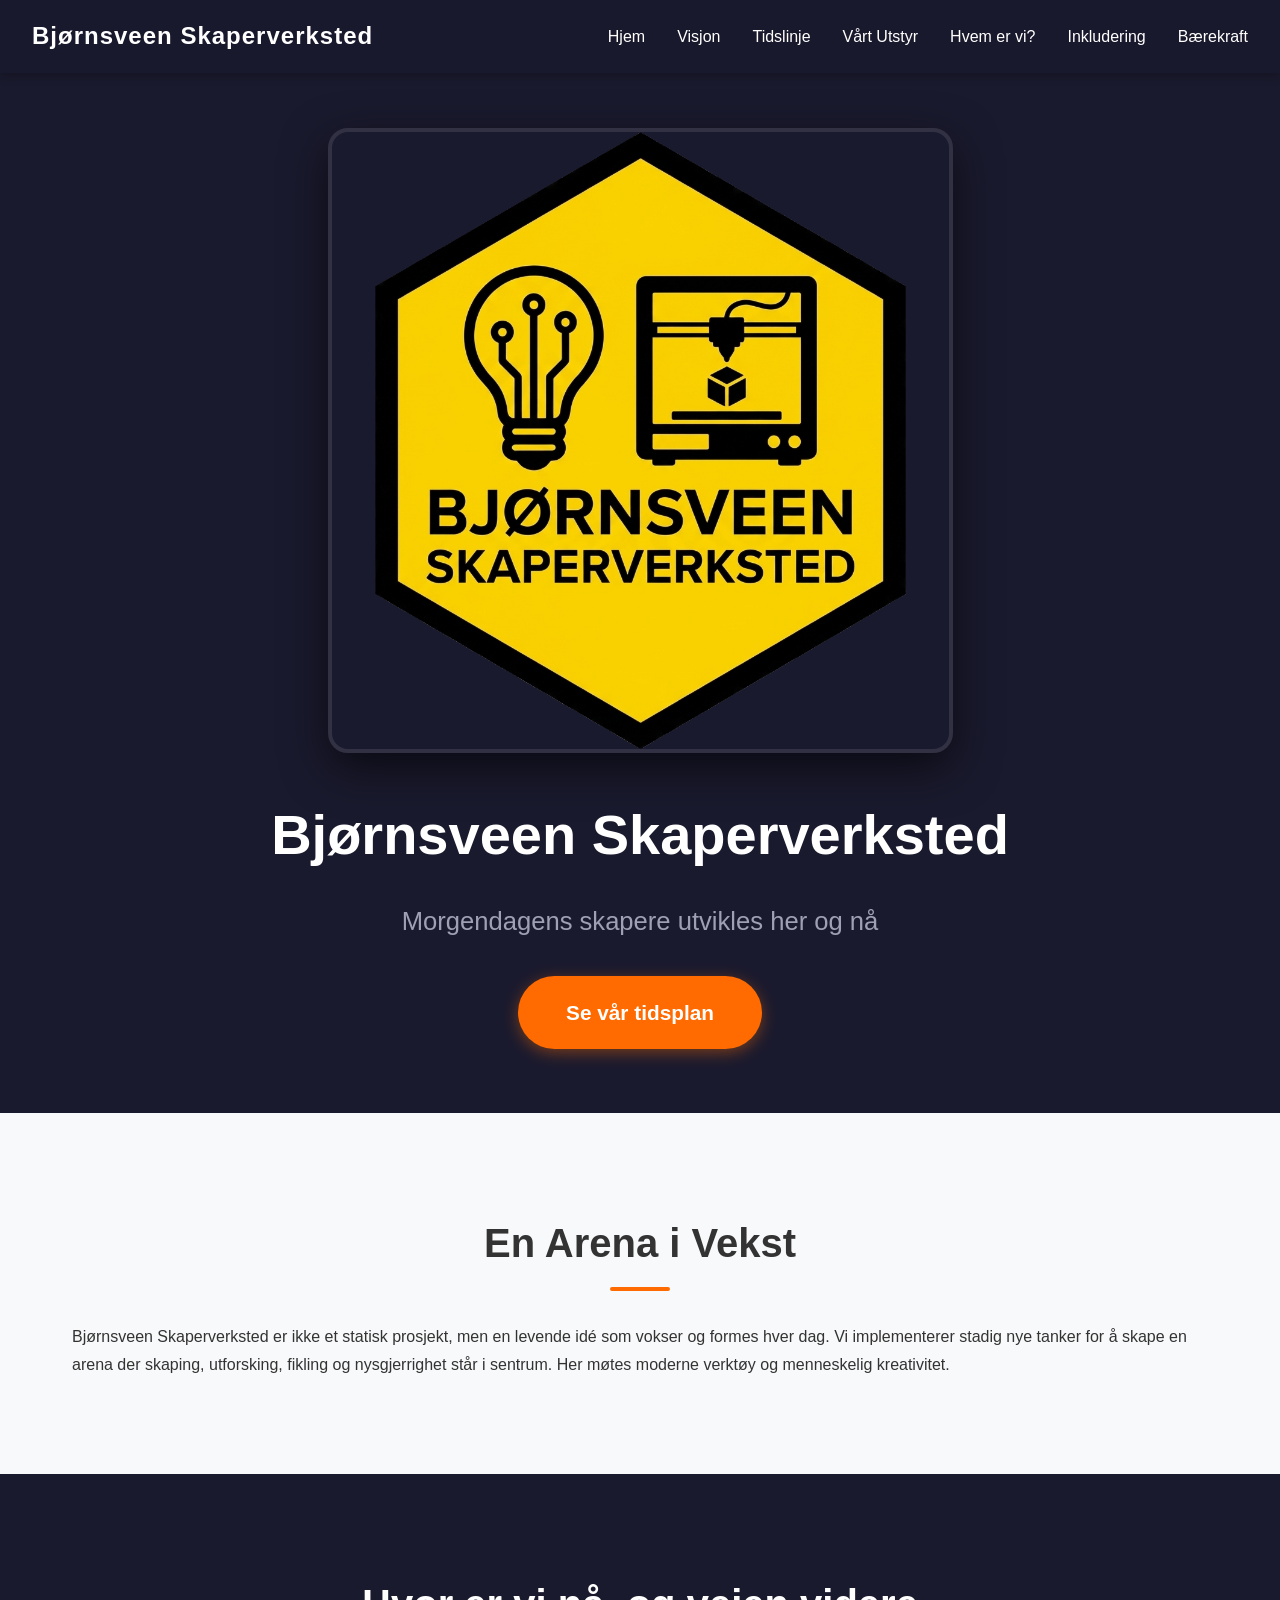
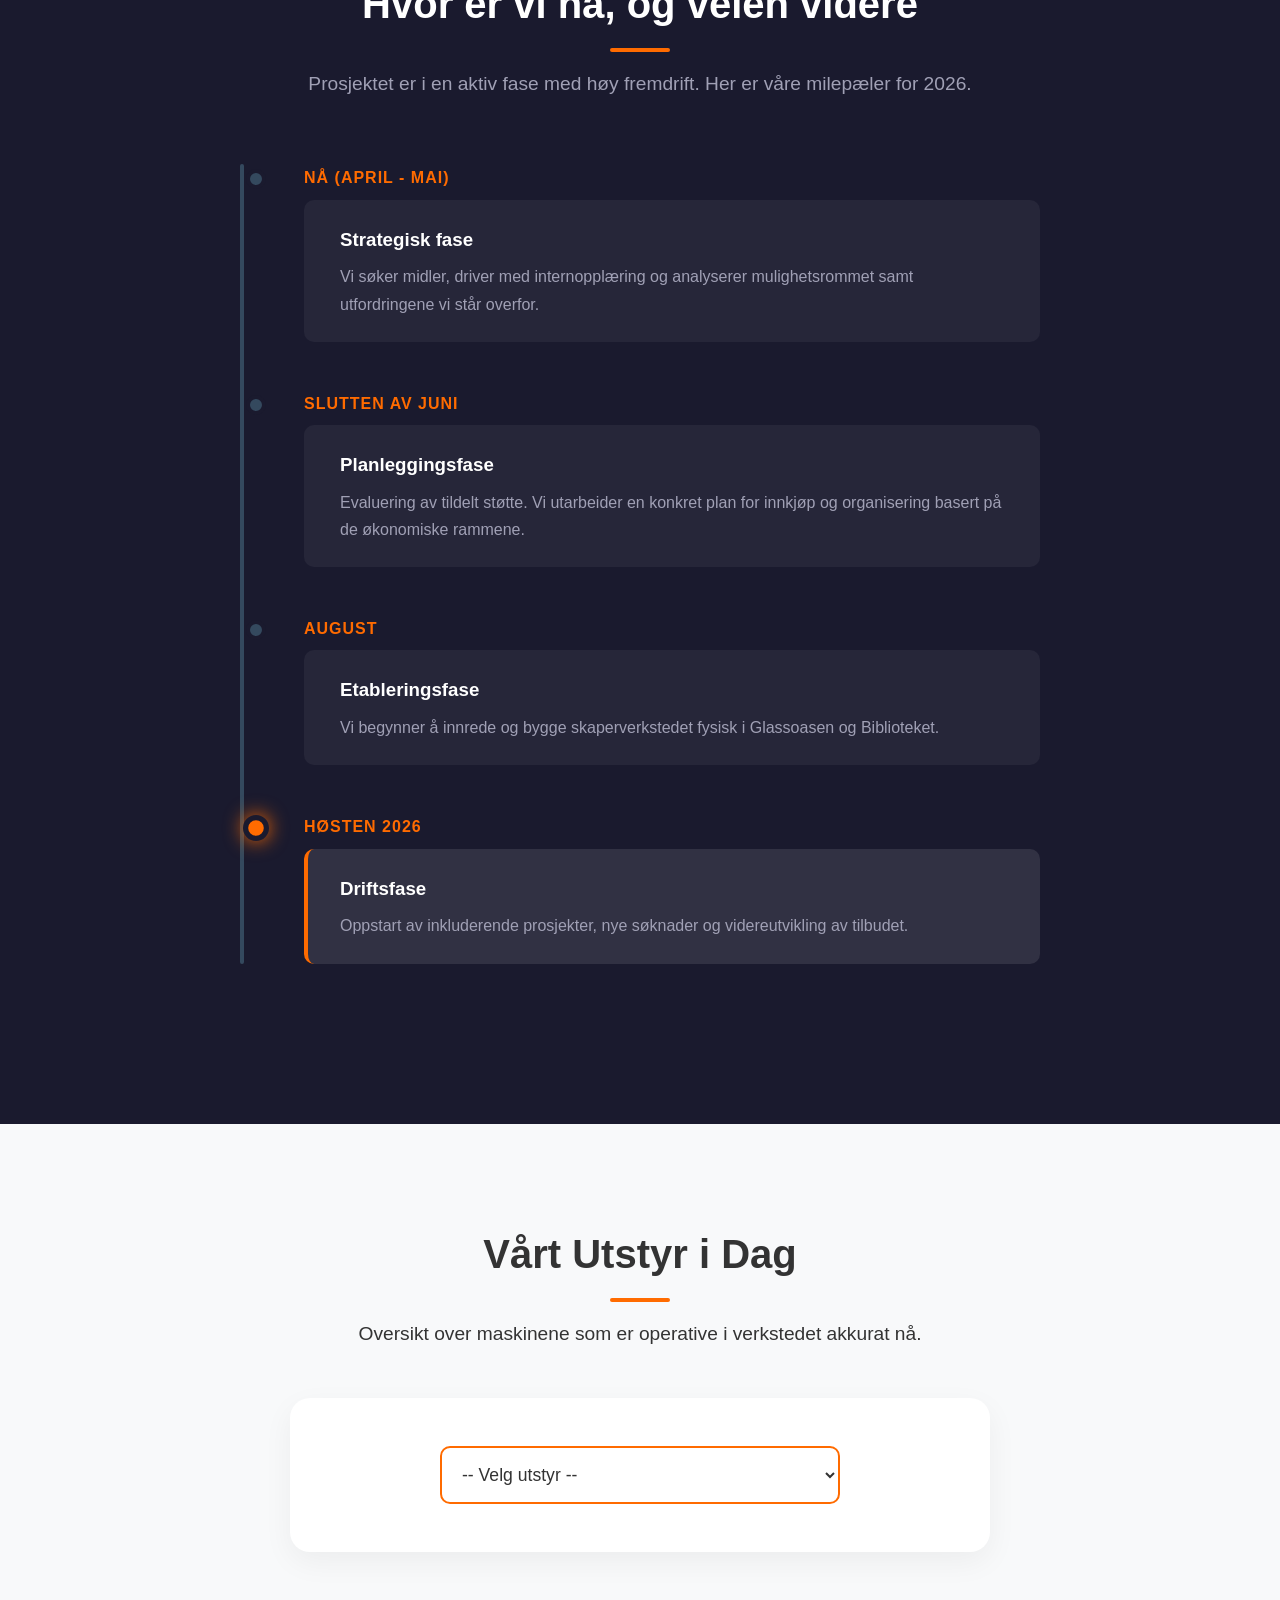
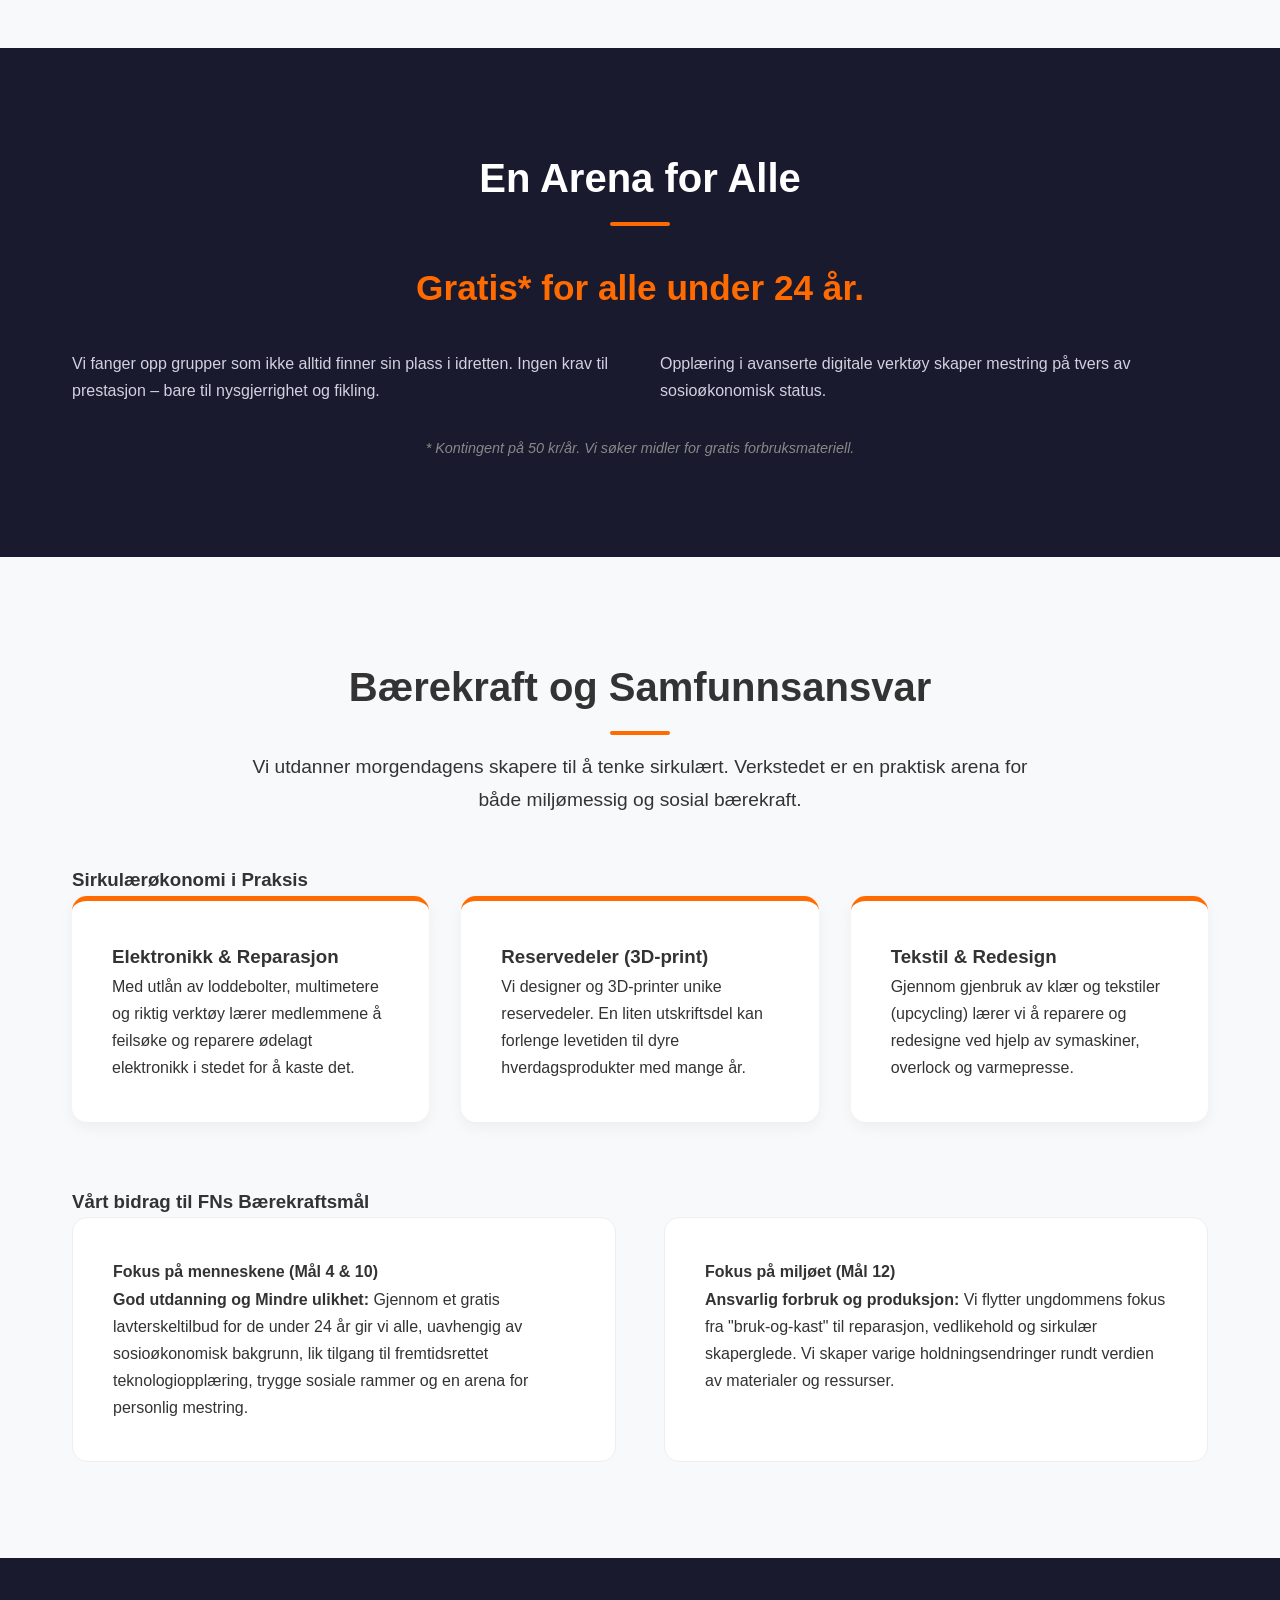
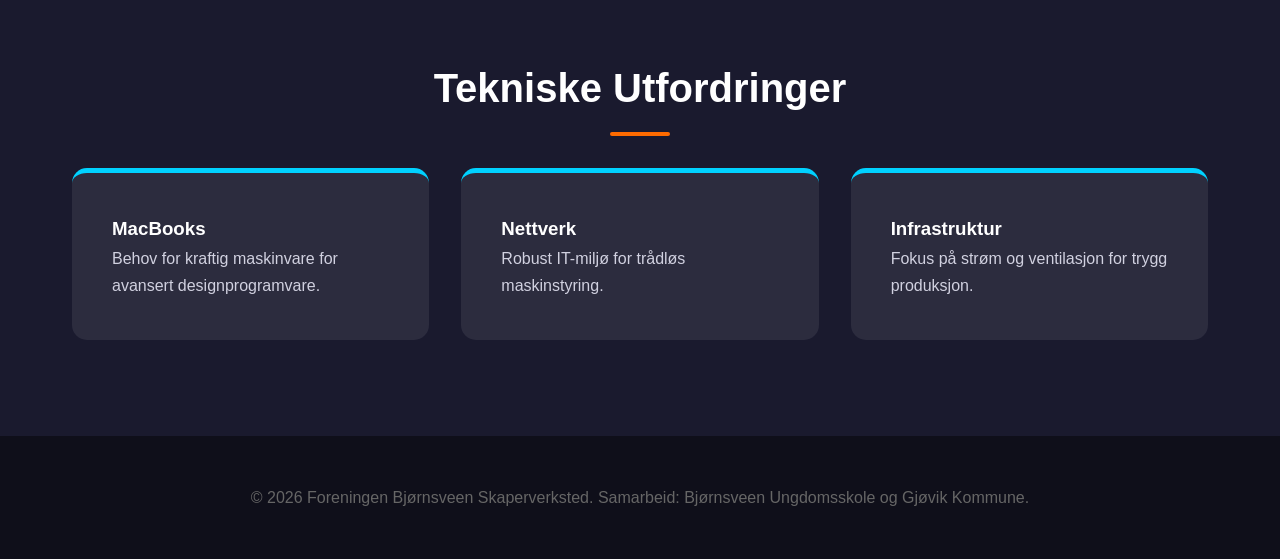
==== commit 2ee7ca9e: "Update index.html" ====
--- a/index.html
+++ b/index.html
@@ -53,7 +53,6 @@
                         <p>Vi søker midler, driver med internopplæring og analyserer mulighetsrommet samt utfordringene vi står overfor.</p>
                     </div>
                 </div>
-
                 <div class="timeline-item">
                     <div class="timeline-dot"></div>
                     <div class="timeline-date">Slutten av Juni</div>
@@ -62,7 +61,6 @@
                         <p>Evaluering av tildelt støtte. Vi utarbeider en konkret plan for innkjøp og organisering basert på de økonomiske rammene.</p>
                     </div>
                 </div>
-
                 <div class="timeline-item">
                     <div class="timeline-dot"></div>
                     <div class="timeline-date">August</div>
@@ -71,7 +69,6 @@
                         <p>Vi begynner å innrede og bygge skaperverkstedet fysisk i Glassoasen og Biblioteket.</p>
                     </div>
                 </div>
-
                 <div class="timeline-item">
                     <div class="timeline-dot"></div>
                     <div class="timeline-date">Høsten 2026</div>
@@ -122,15 +119,34 @@
 
     <section id="sustainability" class="section-light">
         <div class="container">
-            <h2>Bærekraft og Ressursbevissthet</h2>
+            <h2>Bærekraft og Samfunnsansvar</h2>
+            <p class="section-intro">Vi utdanner morgendagens skapere til å tenke sirkulært. Verkstedet er en praktisk arena for både miljømessig og sosial bærekraft.</p>
+            
+            <h3 class="sub-heading">Sirkulærøkonomi i Praksis</h3>
+            <div class="equipment-grid">
+                <div class="equip-card">
+                    <h3>Elektronikk & Reparasjon</h3>
+                    <p>Med utlån av loddebolter, multimetere og riktig verktøy lærer medlemmene å feilsøke og reparere ødelagt elektronikk i stedet for å kaste det.</p>
+                </div>
+                <div class="equip-card">
+                    <h3>Reservedeler (3D-print)</h3>
+                    <p>Vi designer og 3D-printer unike reservedeler. En liten utskriftsdel kan forlenge levetiden til dyre hverdagsprodukter med mange år.</p>
+                </div>
+                <div class="equip-card">
+                    <h3>Tekstil & Redesign</h3>
+                    <p>Gjennom gjenbruk av klær og tekstiler (upcycling) lærer vi å reparere og redesigne ved hjelp av symaskiner, overlock og varmepresse.</p>
+                </div>
+            </div>
+
+            <h3 class="sub-heading" style="margin-top: 4rem;">Vårt bidrag til FNs Bærekraftsmål</h3>
             <div class="split-content">
                 <div class="content-box">
-                    <h3>Reparasjon og Gjenbruk</h3>
-                    <p>Vi lærer å fikse i stedet for å kaste. Verkstedet er et senter for sirkulær tenking.</p>
+                    <h4>Fokus på menneskene (Mål 4 & 10)</h4>
+                    <p><strong>God utdanning og Mindre ulikhet:</strong> Gjennom et gratis lavterskeltilbud for de under 24 år gir vi alle, uavhengig av sosioøkonomisk bakgrunn, lik tilgang til fremtidsrettet teknologiopplæring, trygge sosiale rammer og en arena for personlig mestring.</p>
                 </div>
                 <div class="content-box">
-                    <h3>Reservedeler</h3>
-                    <p>3D-printing forlenger levetiden til produkter gjennom produksjon av unike reservedeler.</p>
+                    <h4>Fokus på miljøet (Mål 12)</h4>
+                    <p><strong>Ansvarlig forbruk og produksjon:</strong> Vi flytter ungdommens fokus fra "bruk-og-kast" til reparasjon, vedlikehold og sirkulær skaperglede. Vi skaper varige holdningsendringer rundt verdien av materialer og ressurser.</p>
                 </div>
             </div>
         </div>
--- a/style.css
+++ b/style.css
@@ -1,4 +1,4 @@
-/* Version: #11 */
+/* Version: #13 */
 
 /* === SEKSJON: Globale variabler og Reset === */
 :root {
@@ -10,6 +10,7 @@
     --text-light: #ffffff;
     --container-width: 1200px;
     --accent-blue: #00d2ff;
+    --timeline-line: #34495e;
 }
 
 * {
@@ -96,7 +97,7 @@
 
 .hero-logo {
     width: 100%;
-    max-width: 625px; /* 250% av opprinnelig 250px */
+    max-width: 625px;
     height: auto;
     border-radius: 20px;
     box-shadow: 0 15px 45px rgba(0, 0, 0, 0.6);
@@ -130,6 +131,80 @@
 .cta-button:hover {
     transform: translateY(-3px);
     background-color: var(--primary-hover);
+}
+
+/* === SEKSJON: Tidslinje (Vertikal) === */
+.timeline-container {
+    position: relative;
+    max-width: 800px;
+    margin: 4rem auto;
+    padding-left: 2rem;
+}
+
+.timeline-container::before {
+    content: '';
+    position: absolute;
+    left: 0;
+    top: 0;
+    width: 4px;
+    height: 100%;
+    background-color: var(--timeline-line);
+    border-radius: 2px;
+}
+
+.timeline-item {
+    position: relative;
+    margin-bottom: 3rem;
+    padding-left: 2rem;
+}
+
+.timeline-dot {
+    position: absolute;
+    left: -26px; /* Senterer prikken på linjen (linje 4px + padding 2rem) */
+    top: 5px;
+    width: 20px;
+    height: 20px;
+    background-color: var(--timeline-line);
+    border: 4px solid var(--bg-dark);
+    border-radius: 50%;
+    z-index: 2;
+    transition: all 0.3s ease;
+}
+
+.timeline-item.active .timeline-dot {
+    background-color: var(--primary-color);
+    box-shadow: 0 0 15px var(--primary-color);
+    transform: scale(1.3);
+}
+
+.timeline-date {
+    font-weight: bold;
+    color: var(--primary-color);
+    margin-bottom: 0.5rem;
+    text-transform: uppercase;
+    letter-spacing: 1px;
+}
+
+.timeline-content {
+    background-color: rgba(255, 255, 255, 0.05);
+    padding: 1.5rem 2rem;
+    border-radius: 10px;
+    border-left: 4px solid transparent;
+    transition: all 0.3s ease;
+}
+
+.timeline-item.active .timeline-content {
+    background-color: rgba(255, 255, 255, 0.1);
+    border-left-color: var(--primary-color);
+}
+
+.timeline-content h3 {
+    margin-bottom: 0.5rem;
+    color: var(--text-light);
+}
+
+.timeline-content p {
+    color: #a0a0b5;
 }
 
 /* === SEKSJON: Standard Seksjoner === */
@@ -165,98 +240,27 @@
 
 .section-dark .section-intro { color: #a0a0b5; }
 
-/* === SEKSJON: Tabs (Hvem er vi?) === */
-.tabs-wrapper {
-    max-width: 800px;
-    margin: 2rem auto;
-    background: white;
-    border-radius: 15px;
-    overflow: hidden;
-    box-shadow: 0 10px 30px rgba(0,0,0,0.1);
-}
-
-.tab-controls {
-    display: flex;
-    background-color: #f1f1f1;
-    border-bottom: 1px solid #ddd;
-}
-
-.tab-control {
-    flex: 1;
-    padding: 1.2rem;
-    border: none;
-    background: none;
-    font-size: 1.1rem;
-    font-weight: 600;
-    cursor: pointer;
-    transition: all 0.3s;
-    color: #666;
-}
-
-.tab-control:hover {
-    background-color: #e9e9e9;
-    color: var(--primary-color);
-}
-
-.tab-control.active {
-    background-color: white;
-    color: var(--primary-color);
-    border-top: 4px solid var(--primary-color);
-    margin-top: -4px; /* Kompenserer for border-top for å holde linjen rett */
-}
-
-.tab-content-area {
-    padding: 3rem;
-}
-
-.tab-pane {
-    display: none;
-}
-
-.tab-pane.active {
-    display: block;
-    animation: fadeIn 0.5s ease;
-}
-
-@keyframes fadeIn {
-    from { opacity: 0; transform: translateY(10px); }
-    to { opacity: 1; transform: translateY(0); }
-}
-
-.board-member-list {
-    list-style: none;
-    margin-top: 1.5rem;
-}
-
-.board-member-list li {
-    padding: 1rem;
-    border-bottom: 1px solid #eee;
-    font-size: 1.1rem;
-}
-
-.board-member-list li:last-child { border-bottom: none; }
-.board-member-list li strong { color: var(--bg-dark); min-width: 200px; display: inline-block; }
-
-/* === SEKSJON: Utstyrsvelger (Dropdown) === */
-.dropdown-container {
+/* === SEKSJON: Utstyrsvelger (Light adapt) === */
+.dropdown-container-light {
     max-width: 700px;
     margin: 0 auto;
     text-align: center;
-    background-color: rgba(255, 255, 255, 0.05);
+    background-color: #fff;
     padding: 3rem;
     border-radius: 20px;
-}
-
-.styled-select {
+    box-shadow: 0 10px 30px rgba(0,0,0,0.05);
+}
+
+.styled-select-light {
     width: 100%;
     max-width: 400px;
     padding: 1rem;
     border-radius: 10px;
     border: 2px solid var(--primary-color);
-    background-color: #24243e;
-    color: white;
+    background-color: white;
+    color: var(--text-dark);
     font-size: 1.1rem;
-    margin-bottom: 2rem;
+    cursor: pointer;
 }
 
 .info-card {
@@ -266,6 +270,8 @@
     border-radius: 15px;
     text-align: left;
     border-top: 5px solid var(--primary-color);
+    margin-top: 2rem;
+    box-shadow: 0 5px 20px rgba(0,0,0,0.1);
 }
 
 .info-card.hidden { display: none; }
@@ -278,10 +284,15 @@
     text-decoration: none;
     border-radius: 5px;
     font-weight: bold;
-    margin-top: 1.5rem;
-}
-
-/* === SEKSJON: Layout og Inkludering === */
+    margin-top: 1rem;
+    transition: background 0.3s;
+}
+
+.secondary-button:hover {
+    background-color: var(--primary-color);
+}
+
+/* === SEKSJON: Inkludering og Grids === */
 .inclusion-grid-dark {
     display: grid;
     grid-template-columns: 1fr 1fr;
@@ -289,6 +300,10 @@
     margin: 2rem 0;
 }
 
+.inclusion-grid-dark p {
+    color: #d1d1e0;
+}
+
 .footnote {
     font-size: 0.9rem;
     color: #888;
@@ -304,7 +319,25 @@
     text-align: center;
 }
 
-/* === SEKSJON: Kort og Grids (Lesbarhetsfikser) === */
+.split-content {
+    display: grid;
+    grid-template-columns: 1fr 1fr;
+    gap: 3rem;
+}
+
+.content-box {
+    padding: 2.5rem;
+    border-radius: 15px;
+    border: 1px solid #eee;
+    background: white;
+}
+
+.section-dark .content-box {
+    background: rgba(255,255,255,0.05);
+    border-color: rgba(255,255,255,0.1);
+}
+
+/* === SEKSJON: Kort (Håndterer fargeforskjeller) === */
 .equipment-grid {
     display: grid;
     grid-template-columns: repeat(auto-fit, minmax(300px, 1fr));
@@ -315,19 +348,19 @@
     padding: 2.5rem;
     border-radius: 15px;
     border-top: 5px solid var(--primary-color);
-}
-
-/* Tvinger lys tekst på mørk bakgrunn for alle kort-elementer */
-.section-dark .equip-card, .section-dark .challenge-card {
-    background-color: rgba(255, 255, 255, 0.08);
-}
-
-.section-dark .equip-card h3, .section-dark .challenge-card h3 { color: white; }
-.section-dark .equip-card p, .section-dark .challenge-card p, .section-dark .equip-card li { 
-    color: #e0e0f0 !important; 
-}
-
-.challenge-card { border-top-color: var(--accent-blue) !important; }
+    background: white;
+    box-shadow: 0 5px 15px rgba(0,0,0,0.05);
+}
+
+.section-dark .equip-card {
+    background: rgba(255, 255, 255, 0.08);
+    box-shadow: none;
+}
+
+.section-dark .equip-card h3 { color: white; }
+.section-dark .equip-card p { color: #d1d1e0 !important; }
+
+.challenge-card { border-top-color: var(--accent-blue); }
 
 /* === FOOTER === */
 footer {
@@ -341,8 +374,9 @@
 @media (max-width: 768px) {
     .nav-links { display: none; }
     .hero-logo { max-width: 90%; }
-    .inclusion-grid-dark { grid-template-columns: 1fr; }
-    .tab-controls { flex-direction: column; }
-}
-
-/* Version: #11 */
+    .section-hero h1 { font-size: 2.5rem; }
+    .split-content, .inclusion-grid-dark { grid-template-columns: 1fr; }
+    .timeline-container { padding-left: 1rem; }
+}
+
+/* Version: #13 */
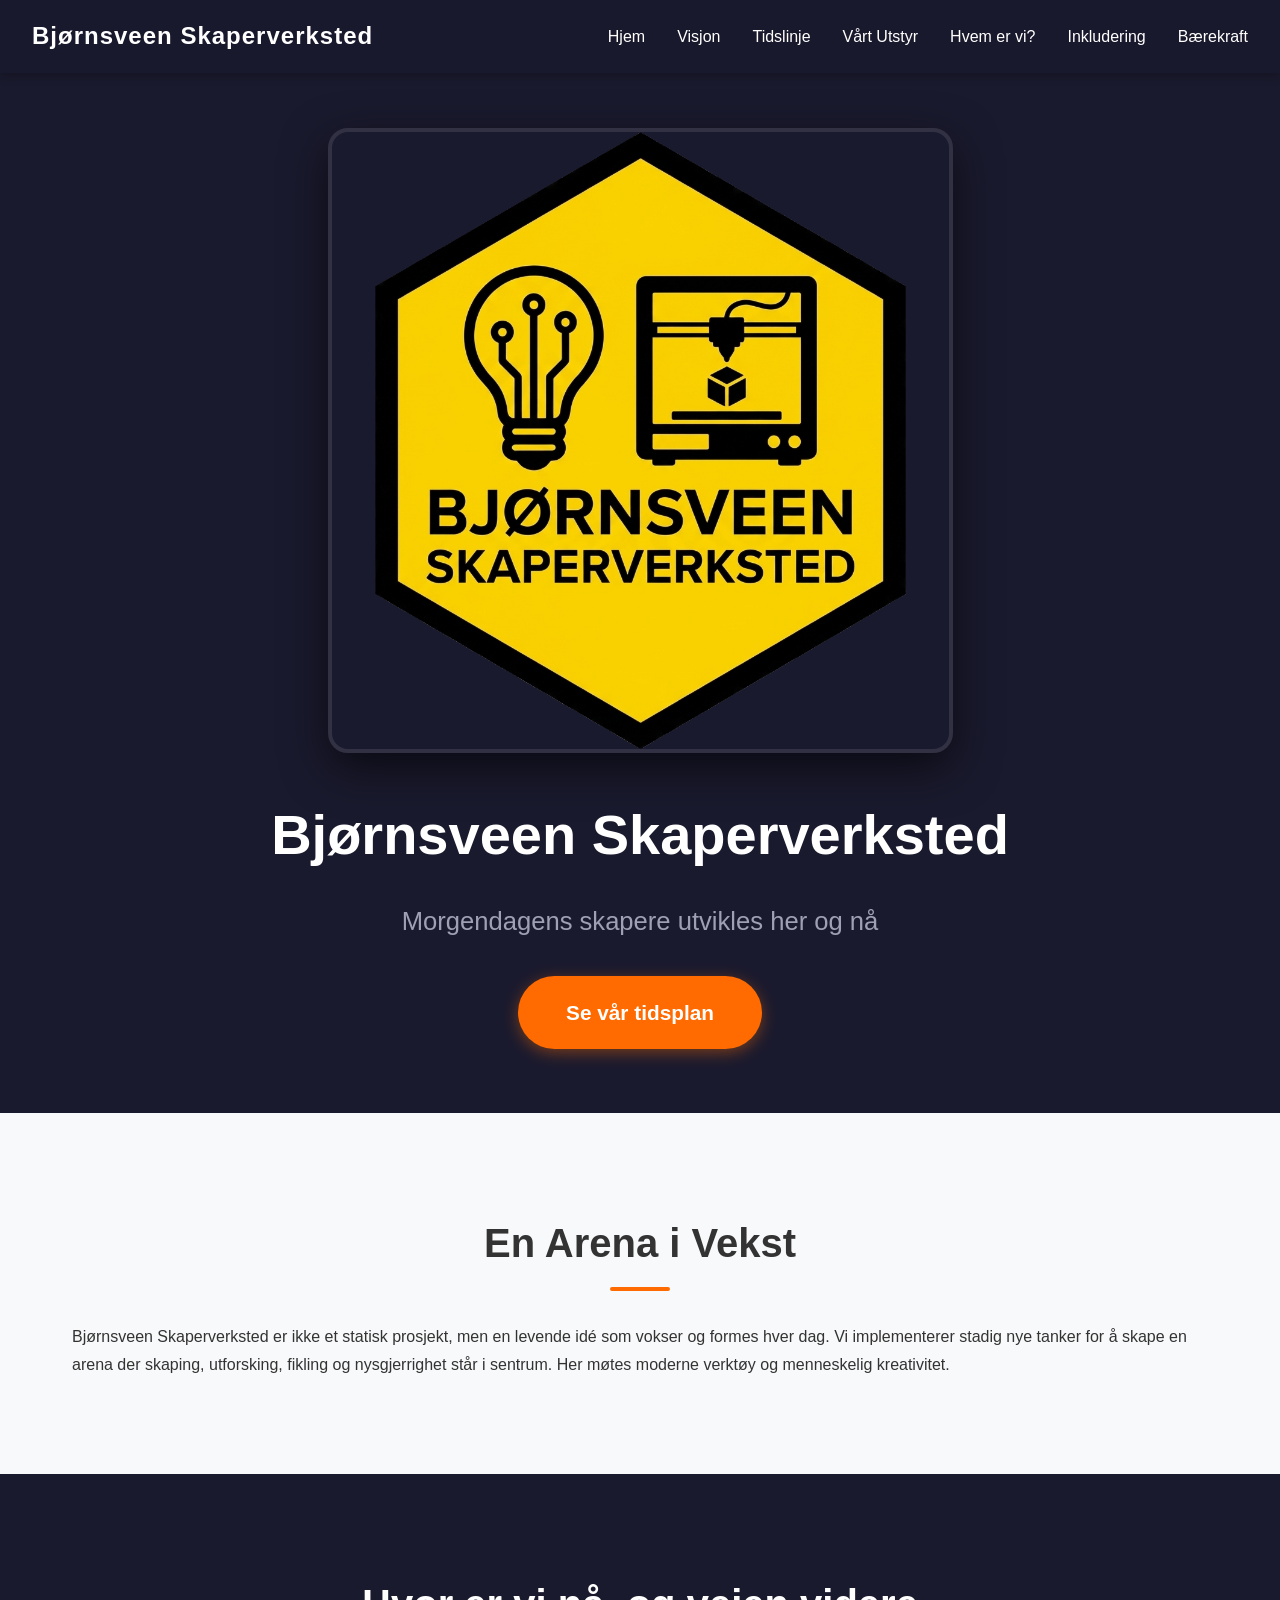
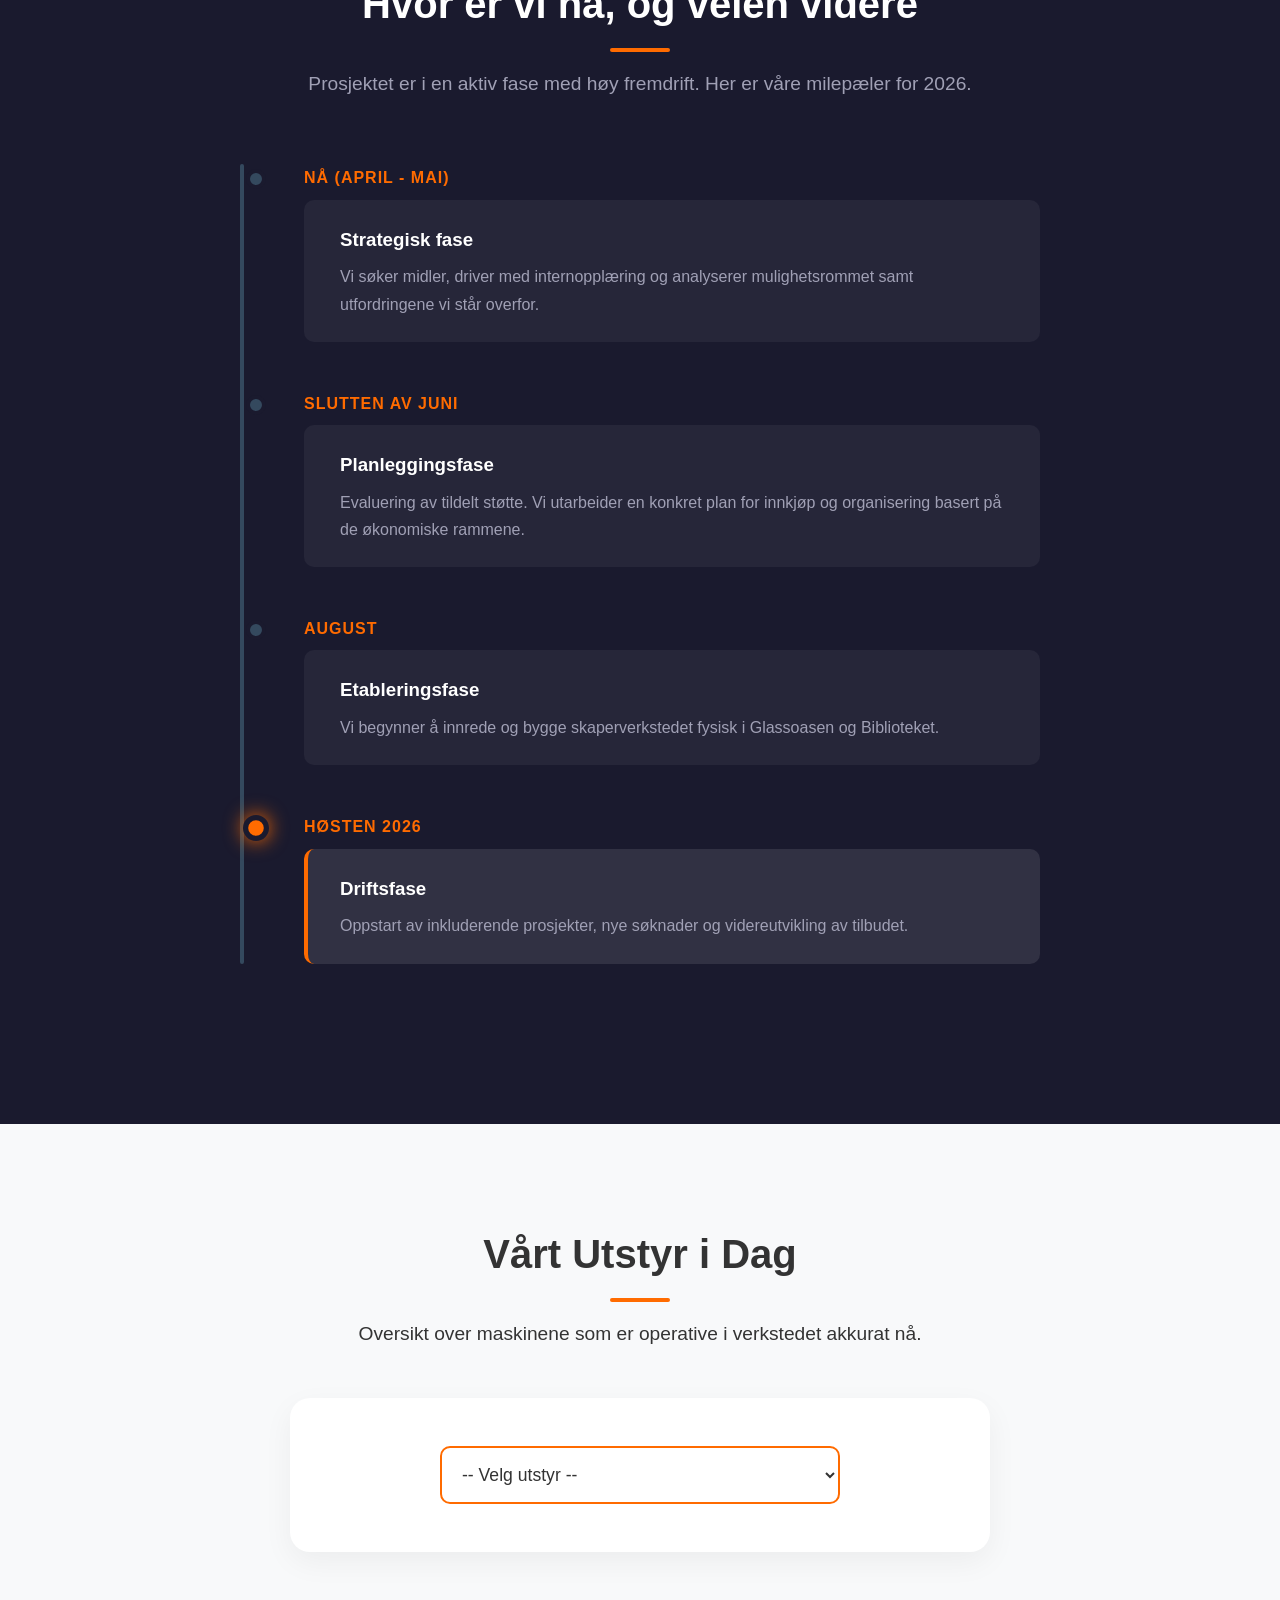
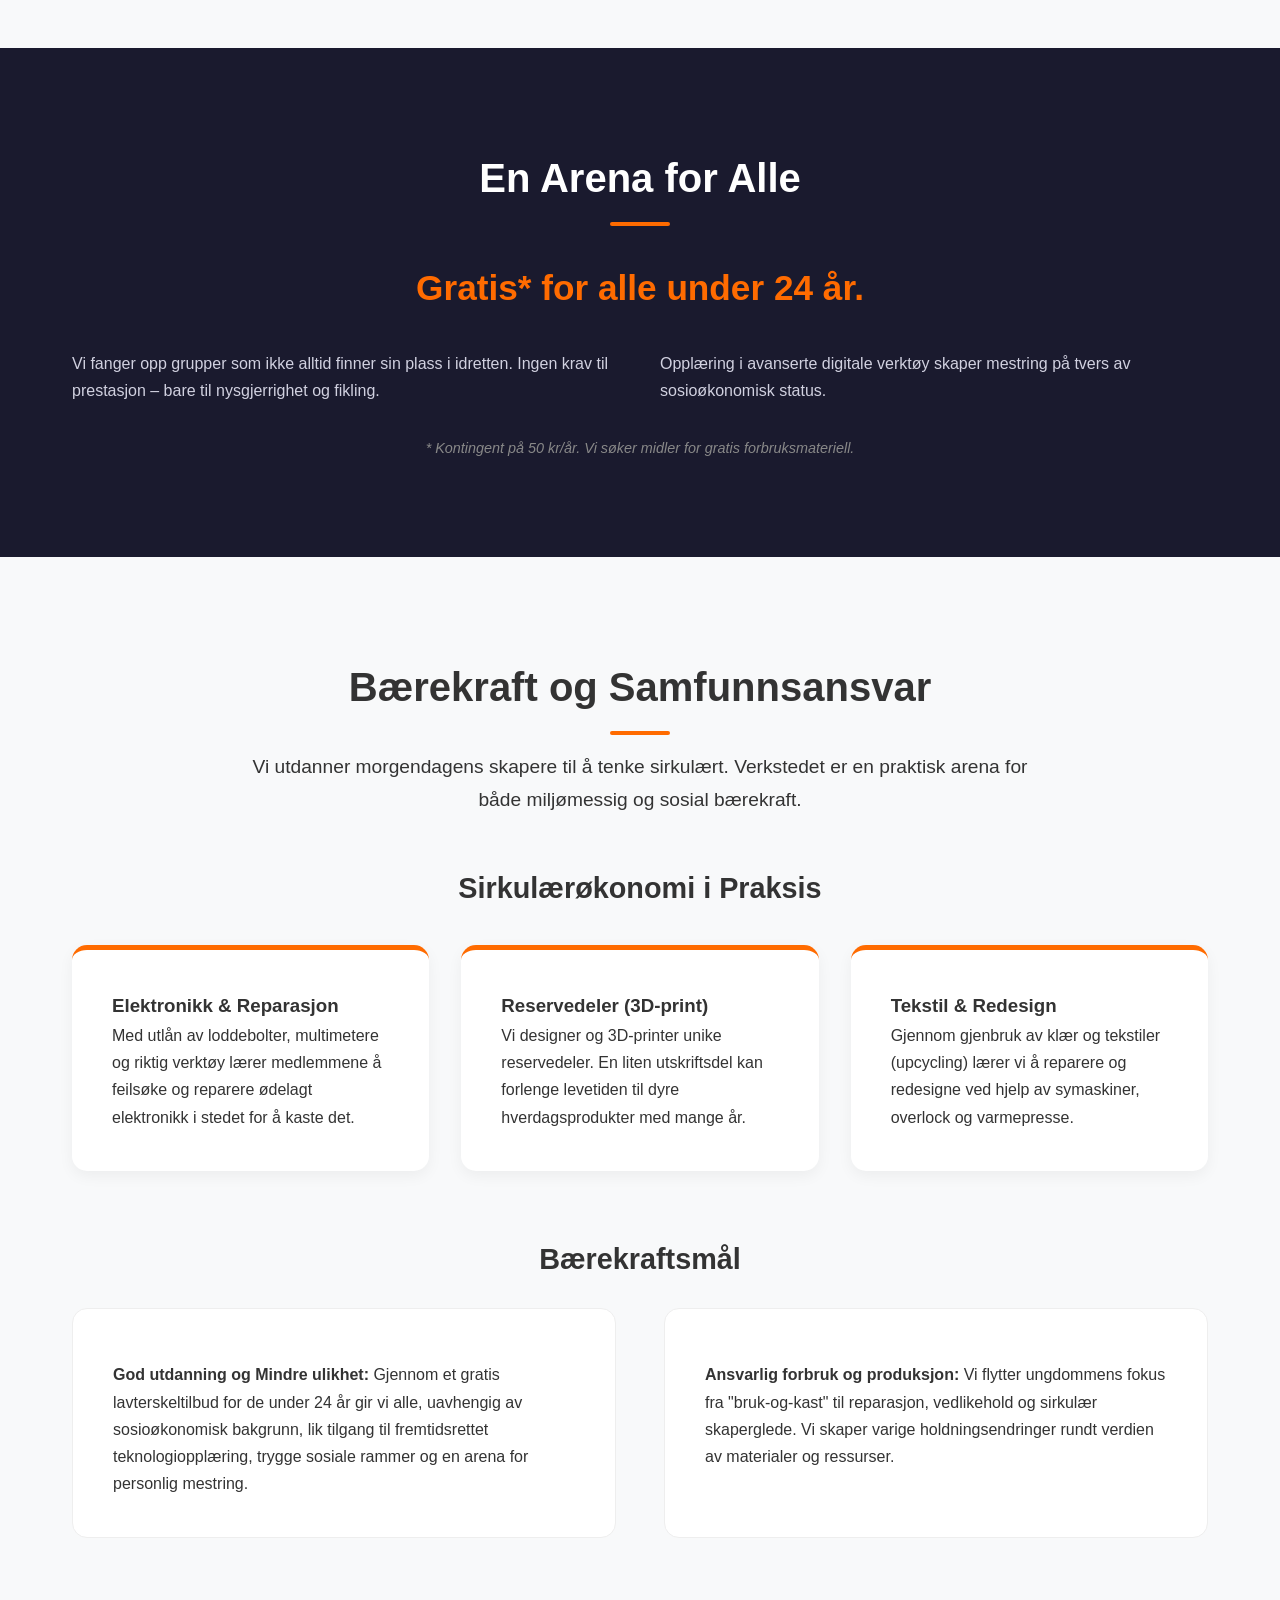
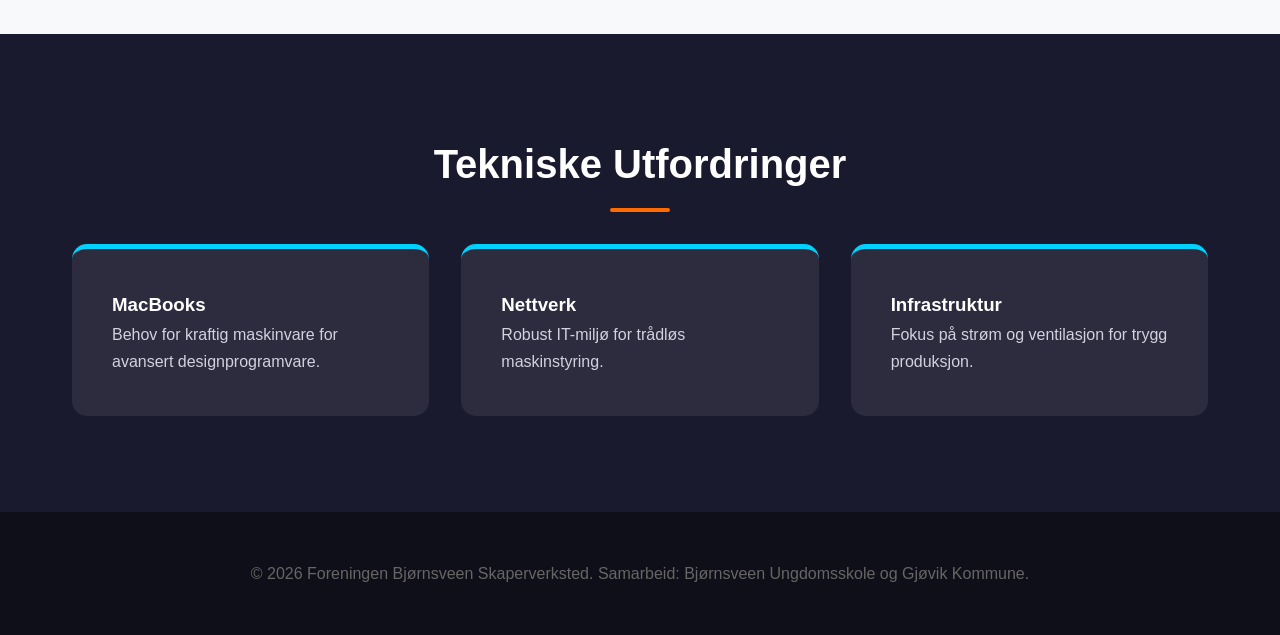
==== commit 723a5b66: "Update index.html" ====
--- a/index.html
+++ b/index.html
@@ -138,14 +138,14 @@
                 </div>
             </div>
 
-            <h3 class="sub-heading" style="margin-top: 4rem;">Vårt bidrag til FNs Bærekraftsmål</h3>
+            <h3 class="sub-heading" style="margin-top: 4rem;">Bærekraftsmål</h3>
             <div class="split-content">
                 <div class="content-box">
-                    <h4>Fokus på menneskene (Mål 4 & 10)</h4>
+                    <h4></h4>
                     <p><strong>God utdanning og Mindre ulikhet:</strong> Gjennom et gratis lavterskeltilbud for de under 24 år gir vi alle, uavhengig av sosioøkonomisk bakgrunn, lik tilgang til fremtidsrettet teknologiopplæring, trygge sosiale rammer og en arena for personlig mestring.</p>
                 </div>
                 <div class="content-box">
-                    <h4>Fokus på miljøet (Mål 12)</h4>
+                    <h4></h4>
                     <p><strong>Ansvarlig forbruk og produksjon:</strong> Vi flytter ungdommens fokus fra "bruk-og-kast" til reparasjon, vedlikehold og sirkulær skaperglede. Vi skaper varige holdningsendringer rundt verdien av materialer og ressurser.</p>
                 </div>
             </div>
--- a/style.css
+++ b/style.css
@@ -1,4 +1,4 @@
-/* Version: #13 */
+/* Version: #14 */
 
 /* === SEKSJON: Globale variabler og Reset === */
 :root {
@@ -160,7 +160,7 @@
 
 .timeline-dot {
     position: absolute;
-    left: -26px; /* Senterer prikken på linjen (linje 4px + padding 2rem) */
+    left: -26px; 
     top: 5px;
     width: 20px;
     height: 20px;
@@ -207,7 +207,7 @@
     color: #a0a0b5;
 }
 
-/* === SEKSJON: Standard Seksjoner === */
+/* === SEKSJON: Standard Seksjoner & Typografi === */
 section {
     padding: 6rem 0;
 }
@@ -228,6 +228,24 @@
     border-radius: 2px;
 }
 
+/* NYTT: Styling for underoverskrifter (Bærekraft m.m.) */
+.sub-heading {
+    font-size: 1.8rem;
+    color: var(--primary-color);
+    text-align: center;
+    margin-top: 2rem;
+    margin-bottom: 1.5rem;
+    font-weight: 600;
+}
+
+.section-light .sub-heading {
+    color: var(--text-dark);
+}
+
+.section-dark .sub-heading {
+    color: var(--text-light);
+}
+
 .section-light { background-color: var(--bg-light); color: var(--text-dark); }
 .section-dark { background-color: var(--bg-dark); color: var(--text-light); }
 
@@ -240,7 +258,7 @@
 
 .section-dark .section-intro { color: #a0a0b5; }
 
-/* === SEKSJON: Utstyrsvelger (Light adapt) === */
+/* === SEKSJON: Utstyrsvelger === */
 .dropdown-container-light {
     max-width: 700px;
     margin: 0 auto;
@@ -337,11 +355,19 @@
     border-color: rgba(255,255,255,0.1);
 }
 
-/* === SEKSJON: Kort (Håndterer fargeforskjeller) === */
+/* Typografi inni bokser (FNs bærekraftsmål) */
+.content-box h4 {
+    color: var(--primary-color);
+    font-size: 1.3rem;
+    margin-bottom: 0.8rem;
+}
+
+/* === SEKSJON: Kort === */
 .equipment-grid {
     display: grid;
     grid-template-columns: repeat(auto-fit, minmax(300px, 1fr));
     gap: 2rem;
+    margin-top: 2rem;
 }
 
 .equip-card {
@@ -379,4 +405,4 @@
     .timeline-container { padding-left: 1rem; }
 }
 
-/* Version: #13 */
+/* Version: #14 */
